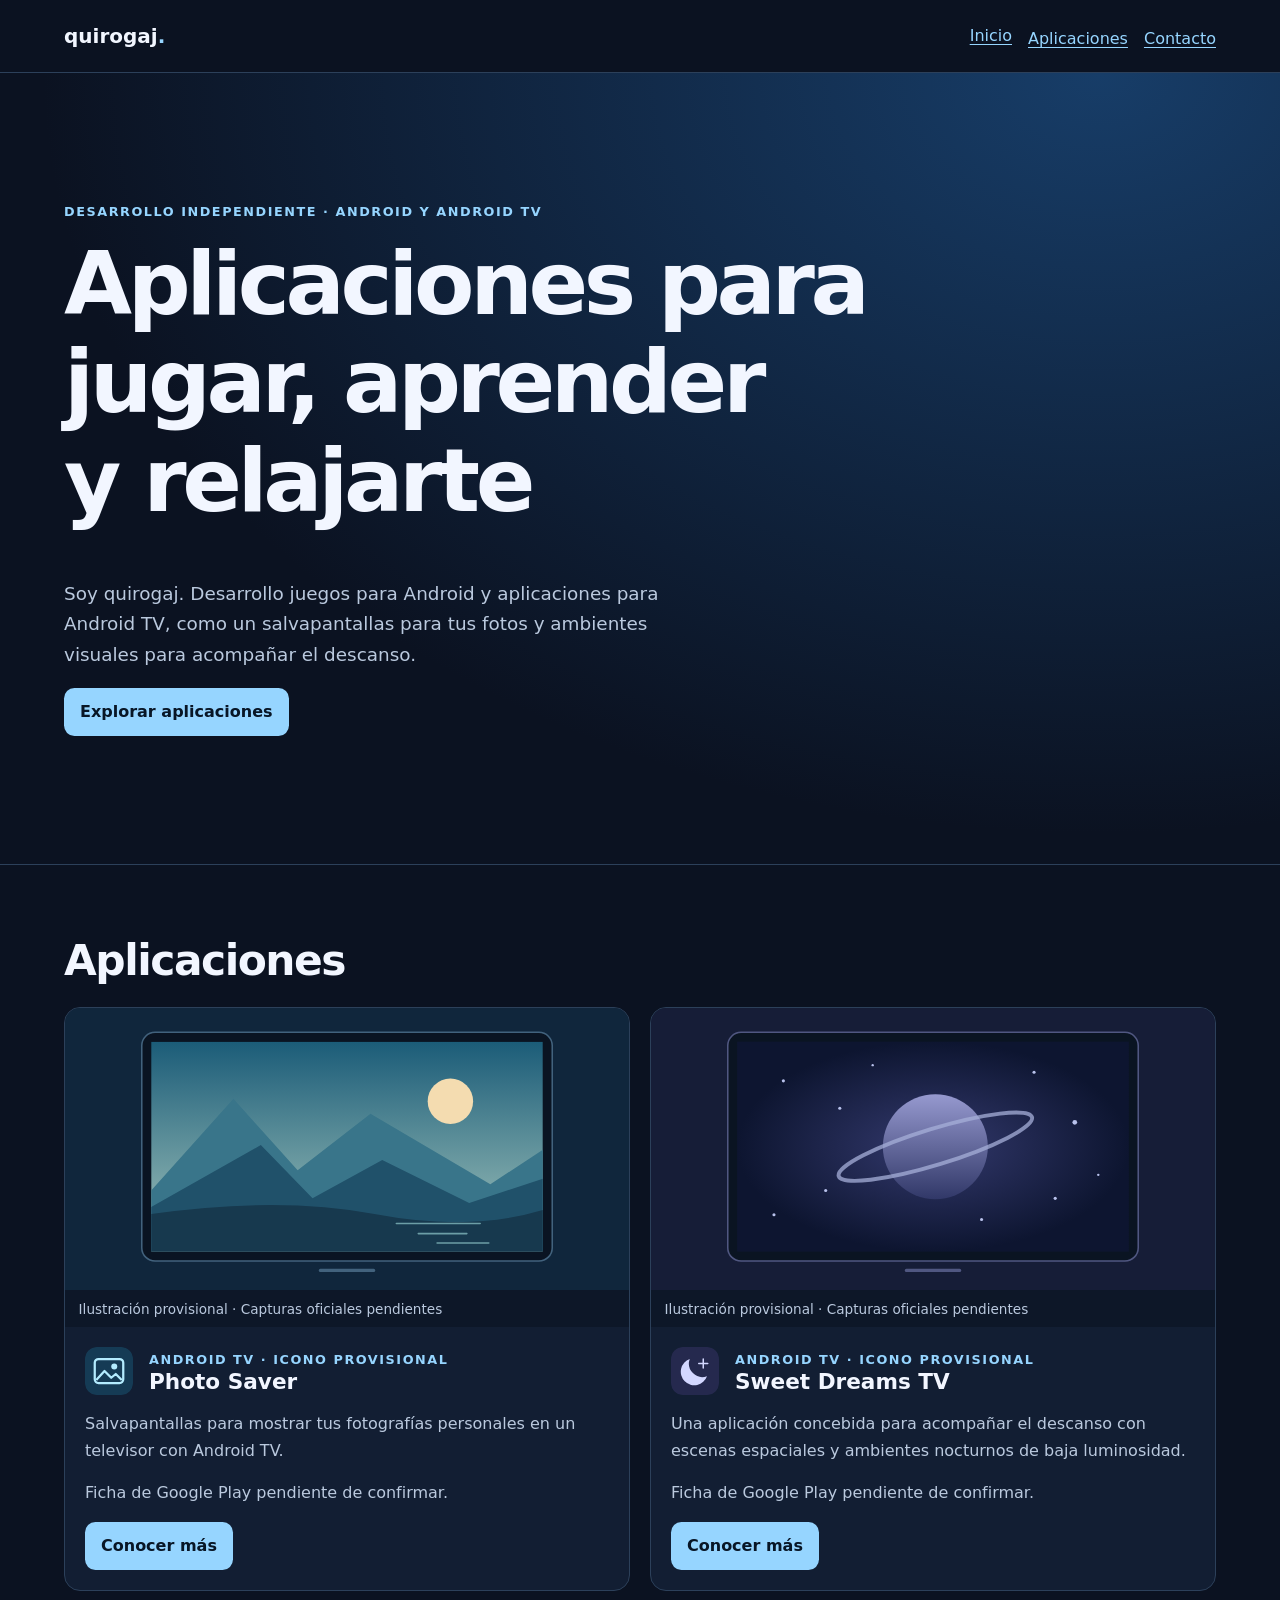
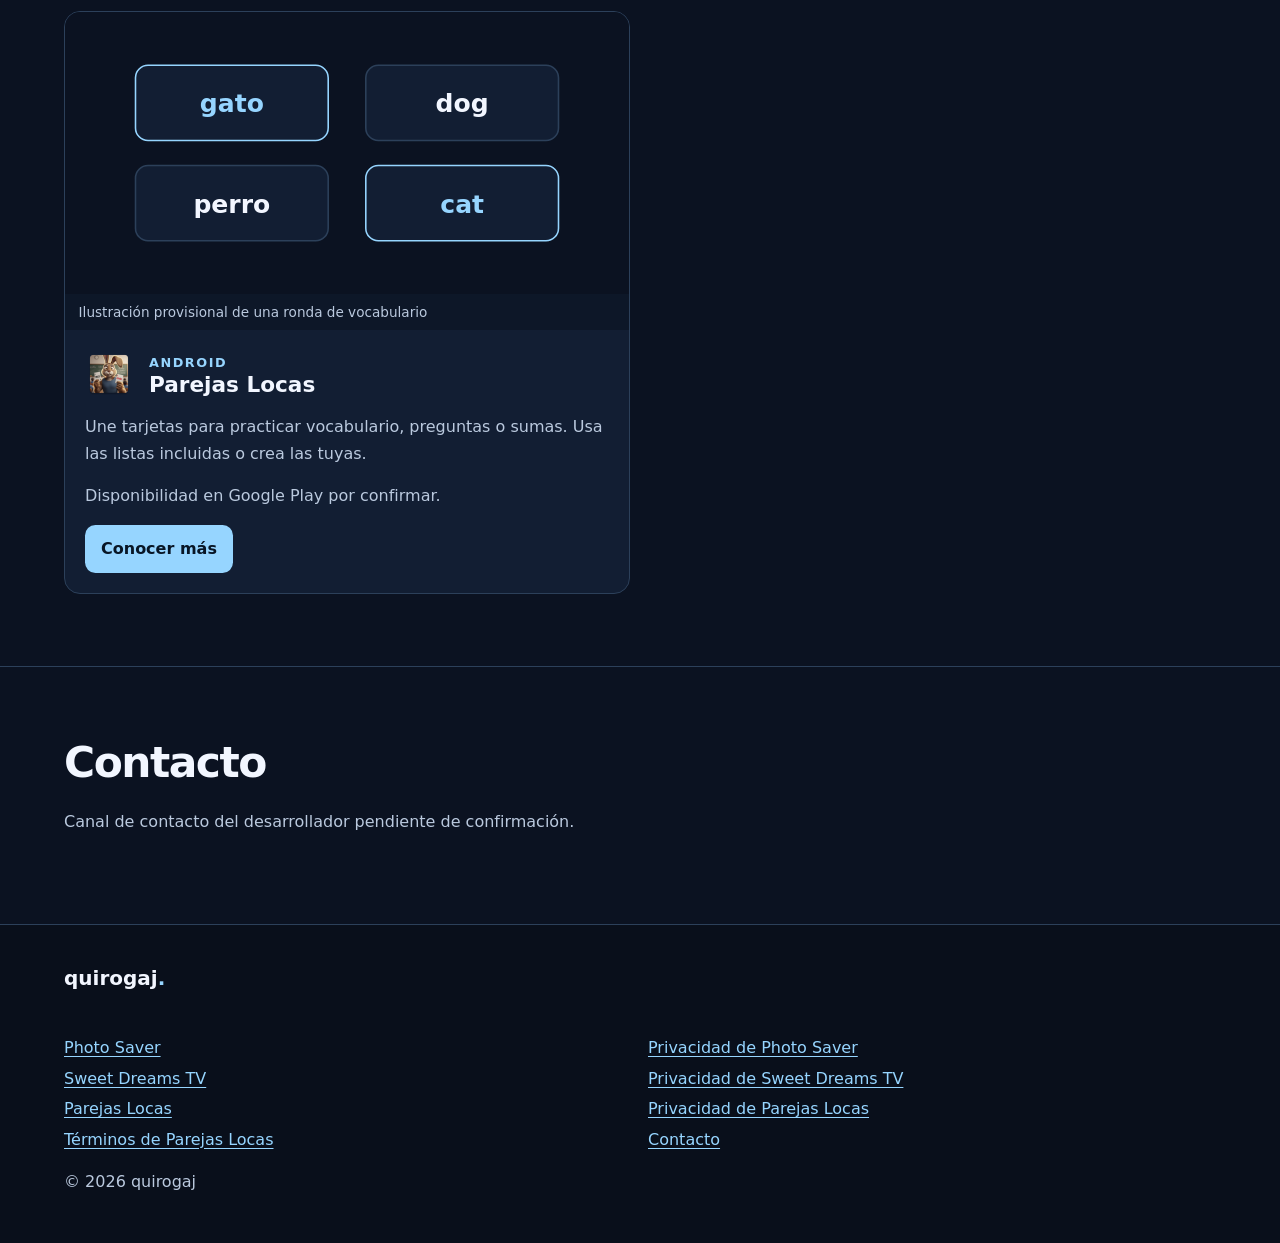
==== index.html @ fd08a294 "Publicar sitio de aplicaciones" ====
<!doctype html>
<html lang="es">
<head>
  <meta charset="utf-8">
  <meta name="viewport" content="width=device-width, initial-scale=1">
  <title>quirogaj · Aplicaciones para Android y Android TV</title>
  <meta name="description" content="Conoce Parejas Locas, Photo Saver y Sweet Dreams TV, aplicaciones para Android y Android TV de quirogaj.">
  <link rel="canonical" href="https://quirogajqa.github.io/">
  <meta property="og:type" content="website">
  <meta property="og:site_name" content="quirogaj">
  <meta property="og:title" content="quirogaj · Aplicaciones para Android y Android TV">
  <meta property="og:description" content="Conoce Parejas Locas, Photo Saver y Sweet Dreams TV, aplicaciones para Android y Android TV de quirogaj.">
  <meta property="og:url" content="https://quirogajqa.github.io/">
  <link rel="icon" type="image/svg+xml" href="./assets/icons/favicon.svg">
  <link rel="stylesheet" href="./css/styles.css">
  <script defer src="./js/main.js"></script>
</head>
<body>
  <a class="skip" href="#contenido">Saltar al contenido</a>
  <header class="site-header">
    <div class="wrap bar">
      <a class="brand" href="./">quirogaj<span aria-hidden="true">.</span></a>
      <nav aria-label="Navegación principal">
        <ul>
          <li><a href="./" aria-current="page">Inicio</a></li>
          <li><a href="./#aplicaciones">Aplicaciones</a></li>
          <li><a href="./#contacto">Contacto</a></li>
        </ul>
      </nav>
    </div>
  </header>
  <main id="contenido" tabindex="-1">
    <section class="hero">
      <div class="wrap">
        <p class="eyebrow">Desarrollo independiente · Android y Android TV</p>
        <h1>Aplicaciones para jugar, aprender y relajarte</h1>
        <p>Soy quirogaj. Desarrollo juegos para Android y aplicaciones para Android TV, como un salvapantallas para tus fotos y ambientes visuales para acompañar el descanso.</p>
        <a class="button" href="#aplicaciones">Explorar aplicaciones</a>
      </div>
    </section>
    <section class="wrap section" id="aplicaciones">
      <h2>Aplicaciones</h2>
      <div class="grid">
        <article class="card">
          <figure>
            <img src="assets/images/photo-saver.svg" width="720" height="360" loading="lazy" decoding="async" alt="Un paisaje de montaña ilustrado dentro de un televisor.">
            <figcaption>Ilustración provisional · Capturas oficiales pendientes</figcaption>
          </figure>
          <div class="card-body">
            <div class="card-title">
              <img class="app-icon" src="assets/icons/photo-saver.svg" alt="" width="48" height="48">
              <div>
                <p class="tag">Android TV · Icono provisional</p>
                <h3>Photo Saver</h3>
              </div>
            </div>
            <p>Salvapantallas para mostrar tus fotografías personales en un televisor con Android TV.</p>
            <p>Ficha de Google Play pendiente de confirmar.</p>
            <div class="actions"><a class="button" href="photo-saver/" aria-label="Conocer más sobre Photo Saver">Conocer más</a></div>
          </div>
        </article>
        <article class="card">
          <figure>
            <img src="assets/images/sweet-dreams-tv.svg" width="720" height="360" loading="lazy" decoding="async" alt="Un planeta con anillos sobre un cielo estrellado, ilustrado dentro de un televisor.">
            <figcaption>Ilustración provisional · Capturas oficiales pendientes</figcaption>
          </figure>
          <div class="card-body">
            <div class="card-title">
              <img class="app-icon" src="assets/icons/sweet-dreams-tv.svg" alt="" width="48" height="48">
              <div>
                <p class="tag">Android TV · Icono provisional</p>
                <h3>Sweet Dreams TV</h3>
              </div>
            </div>
            <p>Una aplicación concebida para acompañar el descanso con escenas espaciales y ambientes nocturnos de baja luminosidad.</p>
            <p>Ficha de Google Play pendiente de confirmar.</p>
            <div class="actions"><a class="button" href="sweet-dreams-tv/" aria-label="Conocer más sobre Sweet Dreams TV">Conocer más</a></div>
          </div>
        </article>
        <article class="card">
          <figure>
            <img src="assets/images/parejas-locas-ronda.svg" width="720" height="360" loading="lazy" decoding="async" alt="Dos columnas de tarjetas. Gato y cat aparecen resaltadas como pareja.">
            <figcaption>Ilustración provisional de una ronda de vocabulario</figcaption>
          </figure>
          <div class="card-body">
            <div class="card-title">
              <img class="app-icon" src="assets/icons/parejas-locas.webp" alt="" width="48" height="48">
              <div>
                <p class="tag">Android</p>
                <h3>Parejas Locas</h3>
              </div>
            </div>
            <p>Une tarjetas para practicar vocabulario, preguntas o sumas. Usa las listas incluidas o crea las tuyas.</p>
            <p>Disponibilidad en Google Play por confirmar.</p>
            <div class="actions"><a class="button" href="parejas-locas/" aria-label="Conocer más sobre Parejas Locas">Conocer más</a></div>
          </div>
        </article>
      </div>
    </section>
    <section class="contact section" id="contacto">
      <div class="wrap">
        <h2>Contacto</h2>
        <p>Canal de contacto del desarrollador pendiente de confirmación.</p>
      </div>
    </section>
  </main>
  <footer class="site-footer">
    <div class="wrap">
      <p class="brand">quirogaj<span aria-hidden="true">.</span></p>
      <ul class="footer-links">
        <li><a href="./photo-saver/">Photo Saver</a></li>
        <li><a href="./photo-saver/privacidad/">Privacidad de Photo Saver</a></li>
        <li><a href="./sweet-dreams-tv/">Sweet Dreams TV</a></li>
        <li><a href="./sweet-dreams-tv/privacidad/">Privacidad de Sweet Dreams TV</a></li>
        <li><a href="./parejas-locas/">Parejas Locas</a></li>
        <li><a href="./parejas-locas/privacidad/">Privacidad de Parejas Locas</a></li>
        <li><a href="./parejas-locas/terminos/">Términos de Parejas Locas</a></li>
        <li><a href="./#contacto">Contacto</a></li>
      </ul>
      <p>© <span data-year>2026</span> quirogaj</p>
    </div>
  </footer>
</body>
</html>
---- css/styles.css ----
:root {
  color-scheme: dark;
  --bg: #0b1221;
  --panel: #121e33;
  --border: #2c405a;
  --text: #f2f6ff;
  --muted: #bac9de;
  --accent: #96d5ff;
  font: 100%/1.65 system-ui, sans-serif;
}
*, *::before, *::after { box-sizing: border-box; }
body { margin: 0; background: var(--bg); color: var(--text); }
a { color: var(--accent); text-underline-offset: .2em; }
a:hover { color: white; }
:focus-visible { outline: 3px solid #ffdd8a; outline-offset: 5px; }
img { display: block; max-width: 100%; height: auto; }
h1, h2, h3 { line-height: 1.12; text-wrap: balance; margin: 0 0 .55em; }
h1 { font-size: clamp(2.55rem, 7vw, 5.5rem); letter-spacing: -.05em; }
h2 { font-size: clamp(1.65rem, 4vw, 2.65rem); letter-spacing: -.035em; }
h3 { font-size: 1.35rem; }
p { margin: 0 0 1em; color: var(--muted); }
li + li { margin-top: .4rem; }
.wrap { width: min(72rem, calc(100% - 2.5rem)); margin-inline: auto; }
.skip { position: absolute; inset: 1rem auto auto 1rem; z-index: 2; background: var(--bg); padding: .6rem; }
.skip:not(:focus) { clip-path: inset(50%); }
.site-header { border-bottom: 1px solid var(--border); }
.bar, nav ul, .actions, .card-title { display: flex; align-items: center; gap: 1rem; flex-wrap: wrap; }
.bar { justify-content: space-between; min-height: 4.5rem; padding-block: .65rem; }
nav ul { list-style: none; padding: 0; margin: 0; }
nav a, .brand { display: inline-block; padding-block: .3rem; }
.brand { color: var(--text); font-size: 1.25rem; font-weight: 800; text-decoration: none; }
.brand span { color: var(--accent); }
.hero { padding-block: clamp(3.5rem, 11vw, 8rem); background: radial-gradient(ellipse at 86% 0%, #173d68, transparent 68%); border-bottom: 1px solid var(--border); }
.hero h1 { max-width: 15ch; }
.hero p:not(.eyebrow) { max-width: 52ch; font-size: 1.15rem; }
.eyebrow, .tag { color: var(--accent); font-size: .8rem; font-weight: 750; letter-spacing: .12em; text-transform: uppercase; }
.button { display: inline-block; background: var(--accent); color: #081626; border-radius: .65rem; padding: .65rem 1rem; font-weight: 750; text-decoration: none; transition: background-color .18s ease; }
.button:hover { background: white; color: #081626; }
.section { padding-block: clamp(2.5rem, 6vw, 4.5rem); }
.grid { display: grid; grid-template-columns: repeat(2, minmax(0, 1fr)); gap: 1.25rem; }
.card, .notice { background: var(--panel); border: 1px solid var(--border); border-radius: 1rem; }
.card { overflow: hidden; display: flex; flex-direction: column; }
figure { margin: 0; }
figure img { width: 100%; }
figcaption { padding: .45rem .85rem; background: #0d1728; color: var(--muted); font-size: .85rem; }
.card-body { display: flex; flex-direction: column; flex: 1; padding: 1.25rem; }
.card-body .actions { margin-top: auto; }
.card-title { margin-bottom: 1rem; }
.card-title h3, .card-title p { margin: 0; }
.app-icon { width: 3rem; height: 3rem; border-radius: .75rem; flex: none; }
.contact { border-top: 1px solid var(--border); }
.site-footer { border-top: 1px solid var(--border); padding-block: 2rem; background: #090f1b; }
.footer-links { display: grid; gap: .25rem 1rem; grid-template-columns: repeat(2, minmax(0, 1fr)); padding: 0; list-style: none; }
.footer-links li { margin: 0; }
.detail, .prose { max-width: 49rem; }
.detail > section, .prose > section { margin-top: 2.5rem; }
.detail figure { overflow: hidden; border-radius: .9rem; border: 1px solid var(--border); }
.notice { padding: 1rem 1.25rem; }
.notice p:last-child { margin-bottom: 0; }
.prose h1 { font-size: clamp(2.3rem, 6vw, 4rem); }
.prose h2 { font-size: 1.35rem; }
@media (max-width: 40rem) {
  .grid, .footer-links { grid-template-columns: 1fr; }
  .bar { gap: .2rem 1rem; }
}
@media (prefers-reduced-motion: reduce) {
  *, *::before, *::after { transition: none !important; }
}
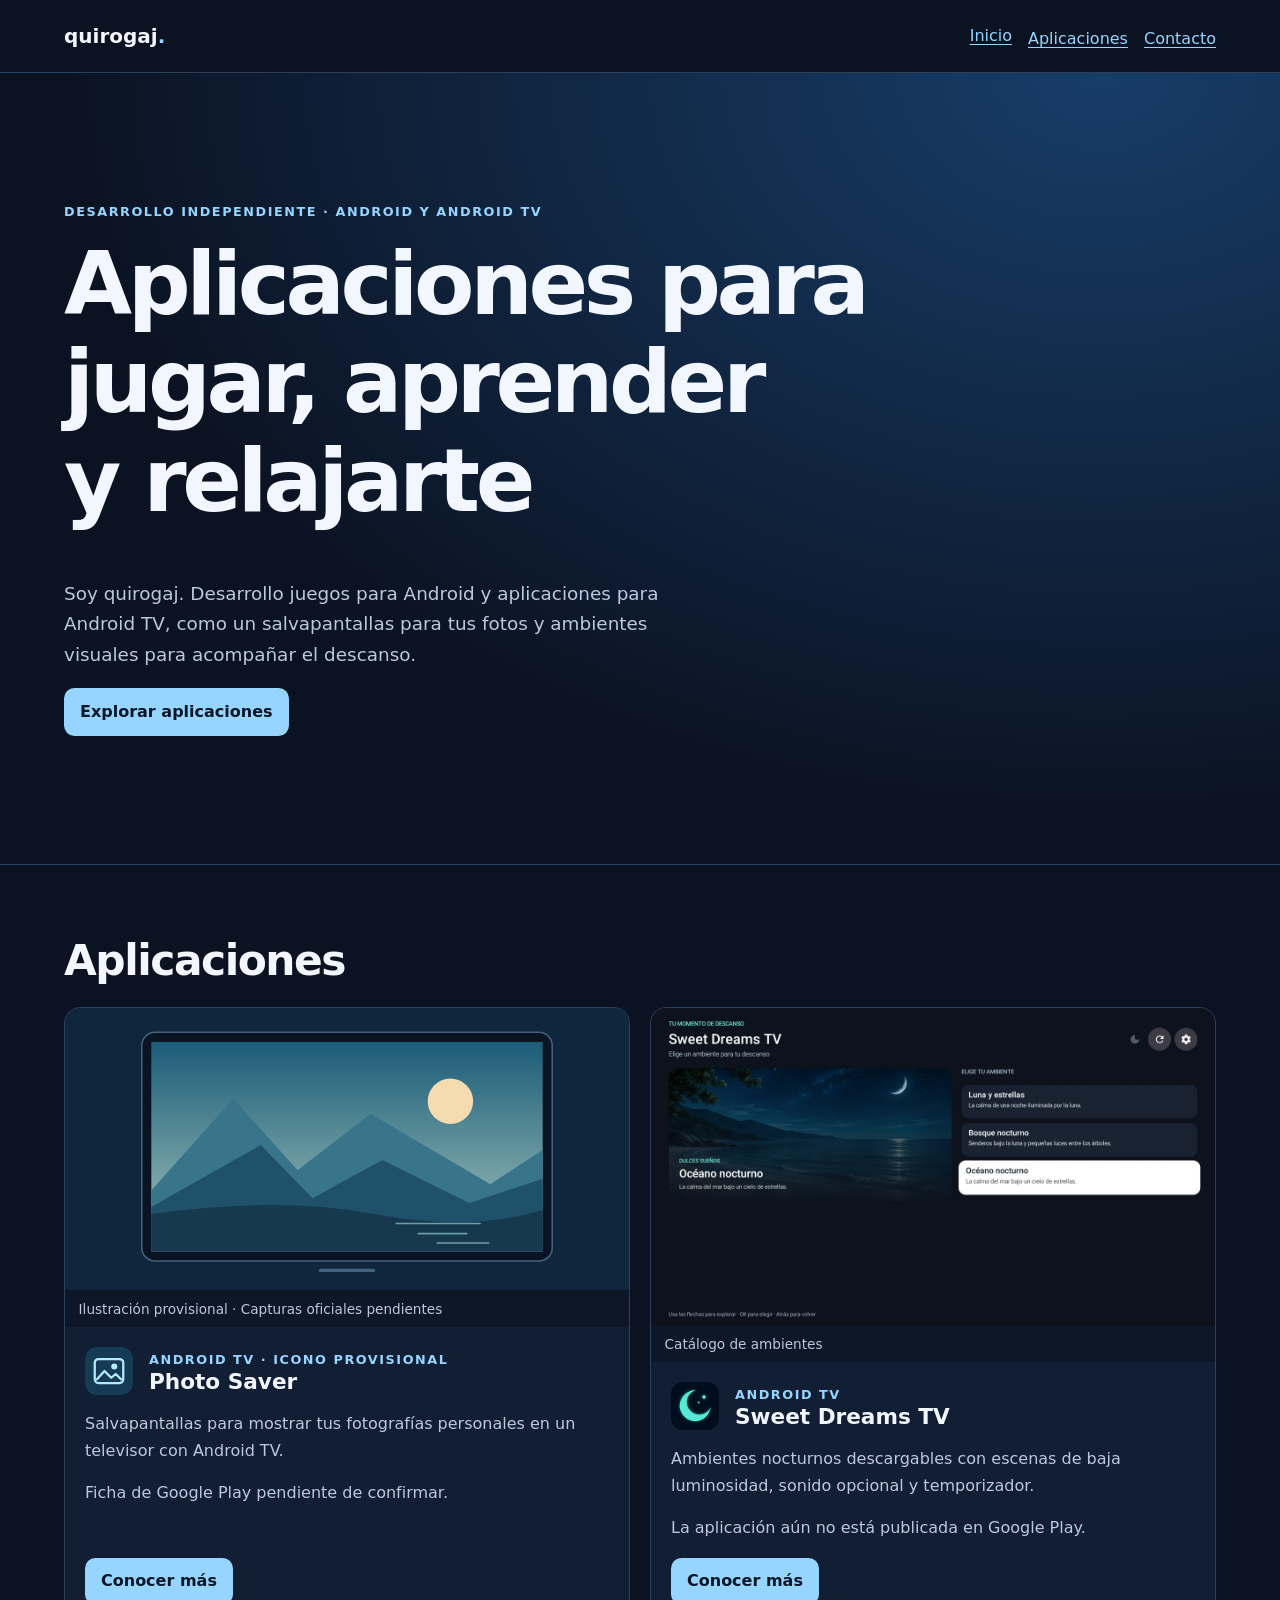
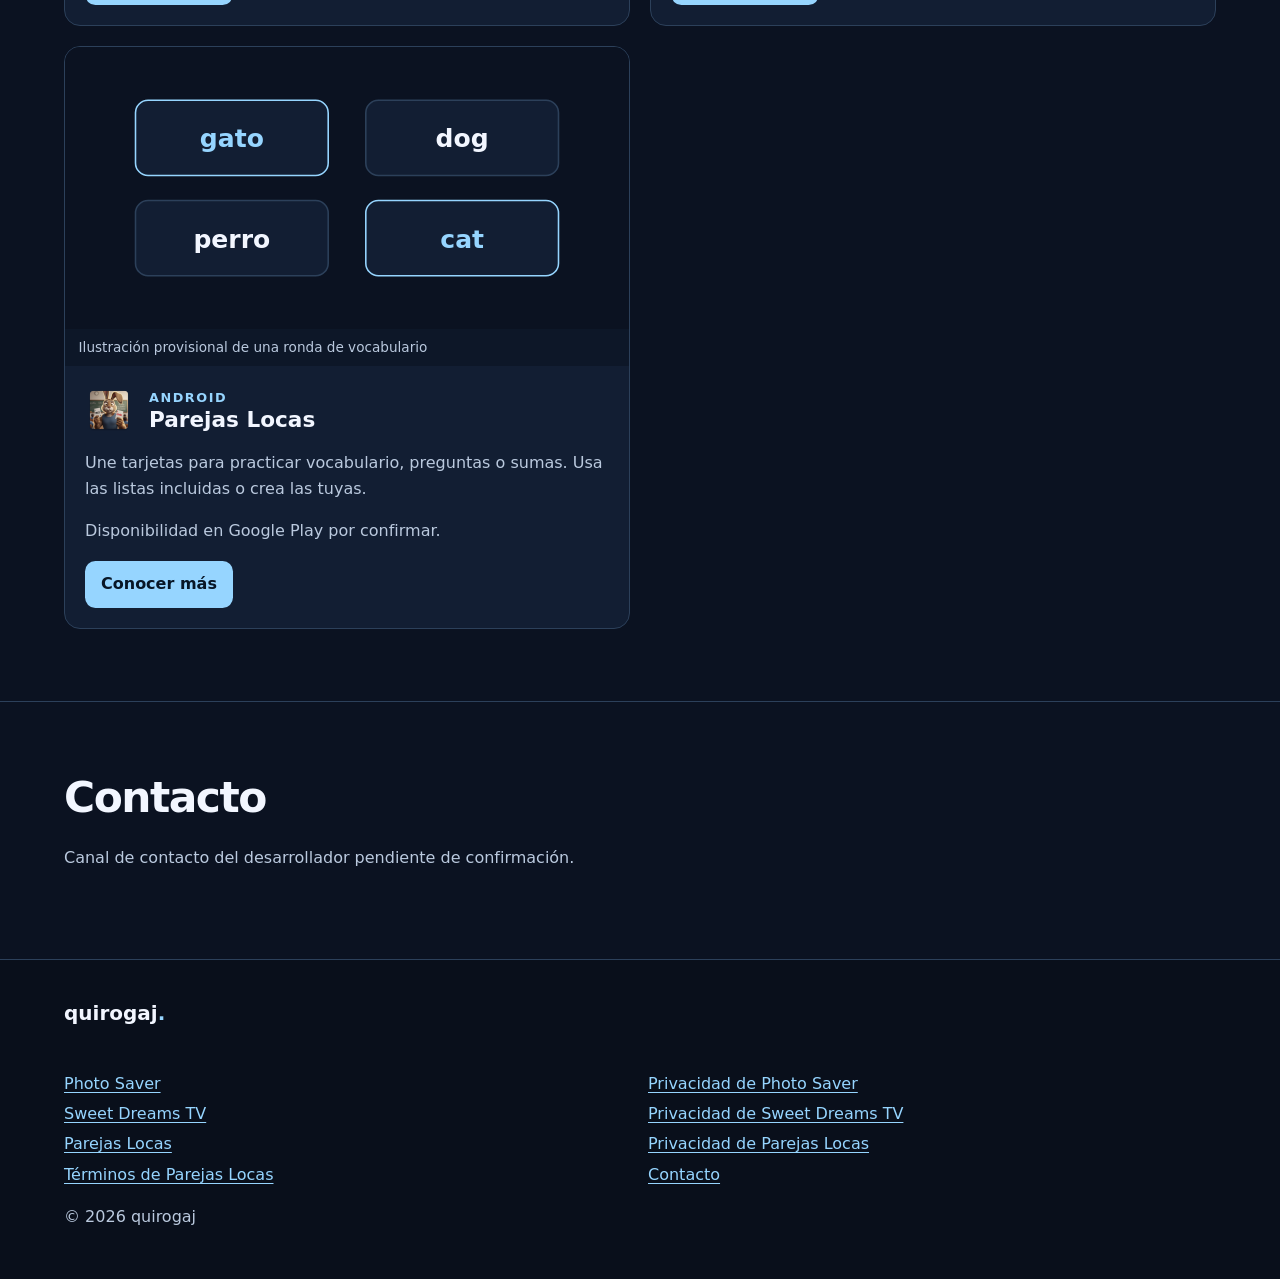
==== commit 7f40e08e: "Actualizar ficha y páginas legales de Sweet Dreams TV" ====
--- a/index.html
+++ b/index.html
@@ -61,19 +61,19 @@
         </article>
         <article class="card">
           <figure>
-            <img src="assets/images/sweet-dreams-tv.svg" width="720" height="360" loading="lazy" decoding="async" alt="Un planeta con anillos sobre un cielo estrellado, ilustrado dentro de un televisor.">
-            <figcaption>Ilustración provisional · Capturas oficiales pendientes</figcaption>
+            <img src="assets/images/sweet-dreams-tv-pantalla-principal.webp" width="1280" height="720" loading="lazy" decoding="async" alt="Menú principal con tarjetas para elegir un ambiente.">
+            <figcaption>Catálogo de ambientes</figcaption>
           </figure>
           <div class="card-body">
             <div class="card-title">
-              <img class="app-icon" src="assets/icons/sweet-dreams-tv.svg" alt="" width="48" height="48">
+              <img class="app-icon" src="assets/icons/sweet-dreams-tv-app.webp" alt="" width="48" height="48">
               <div>
-                <p class="tag">Android TV · Icono provisional</p>
+                <p class="tag">Android TV</p>
                 <h3>Sweet Dreams TV</h3>
               </div>
             </div>
-            <p>Una aplicación concebida para acompañar el descanso con escenas espaciales y ambientes nocturnos de baja luminosidad.</p>
-            <p>Ficha de Google Play pendiente de confirmar.</p>
+            <p>Ambientes nocturnos descargables con escenas de baja luminosidad, sonido opcional y temporizador.</p>
+            <p>La aplicación aún no está publicada en Google Play.</p>
             <div class="actions"><a class="button" href="sweet-dreams-tv/" aria-label="Conocer más sobre Sweet Dreams TV">Conocer más</a></div>
           </div>
         </article>
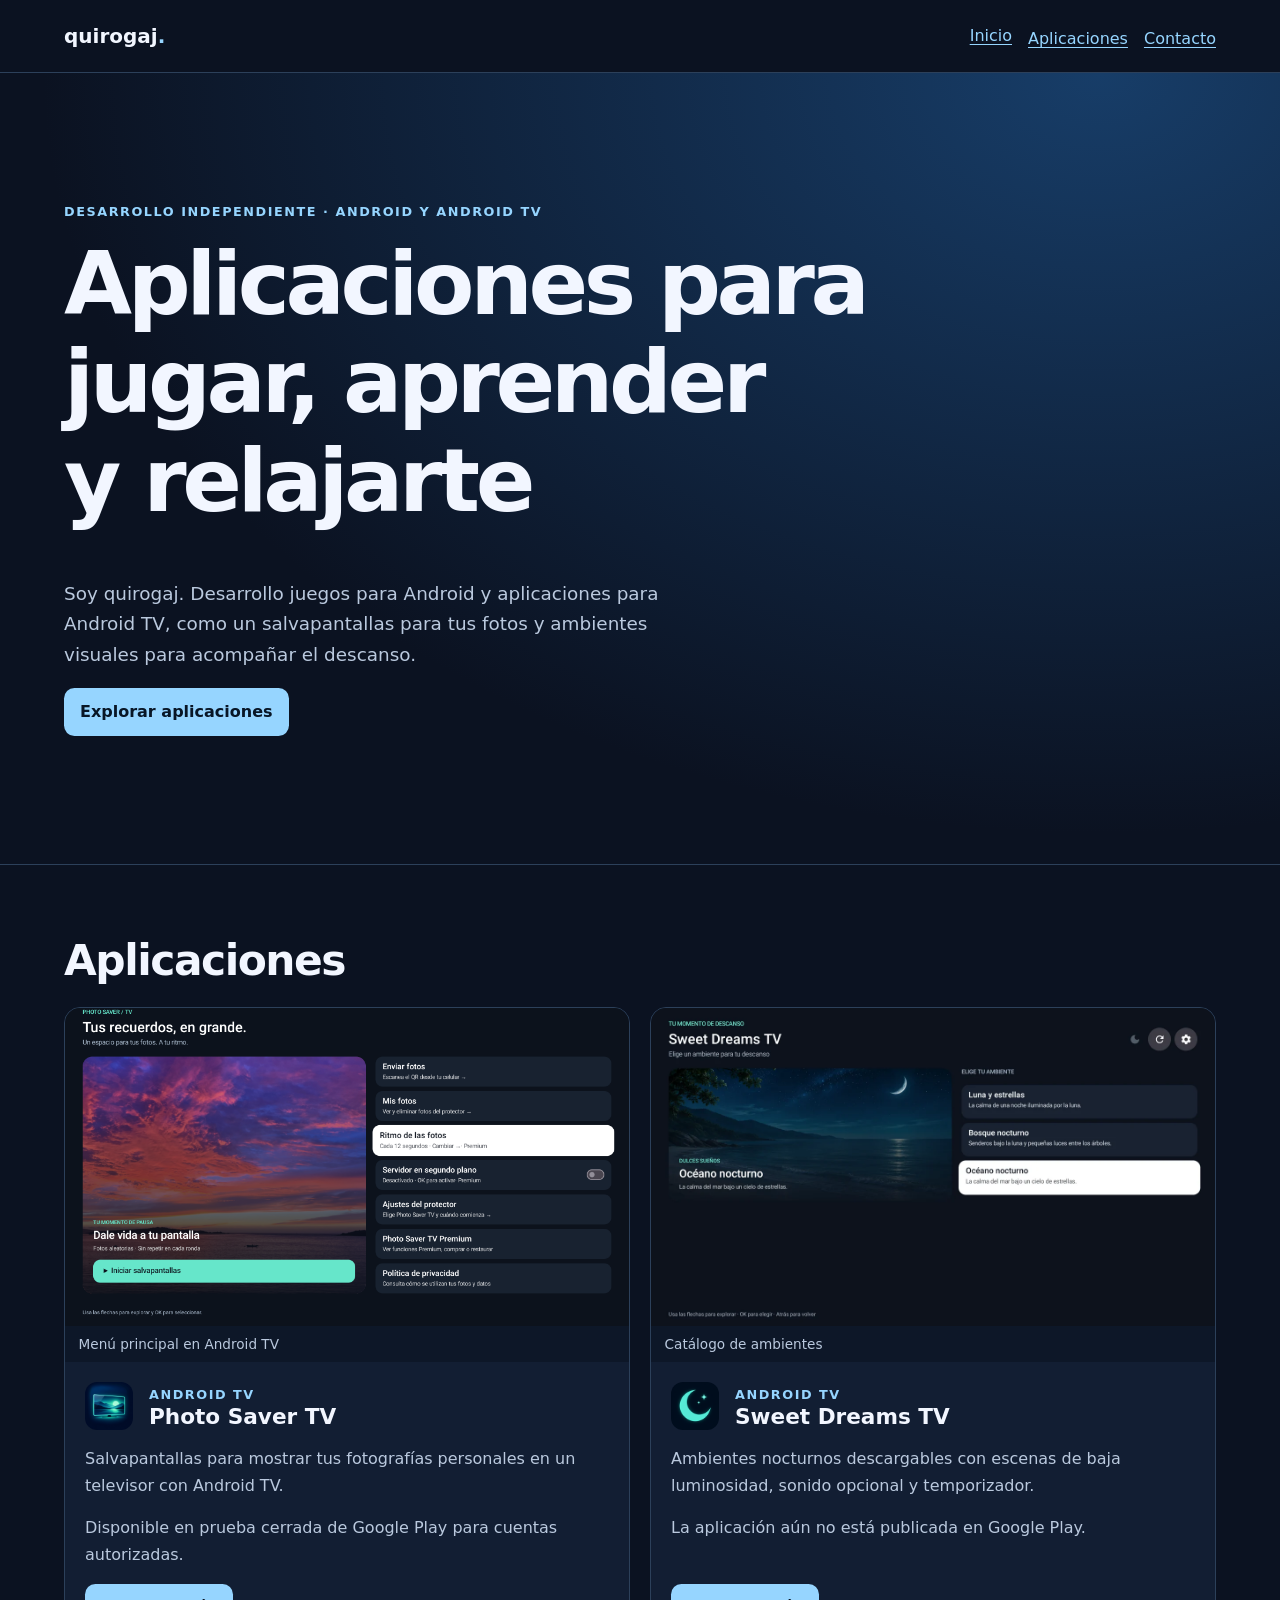
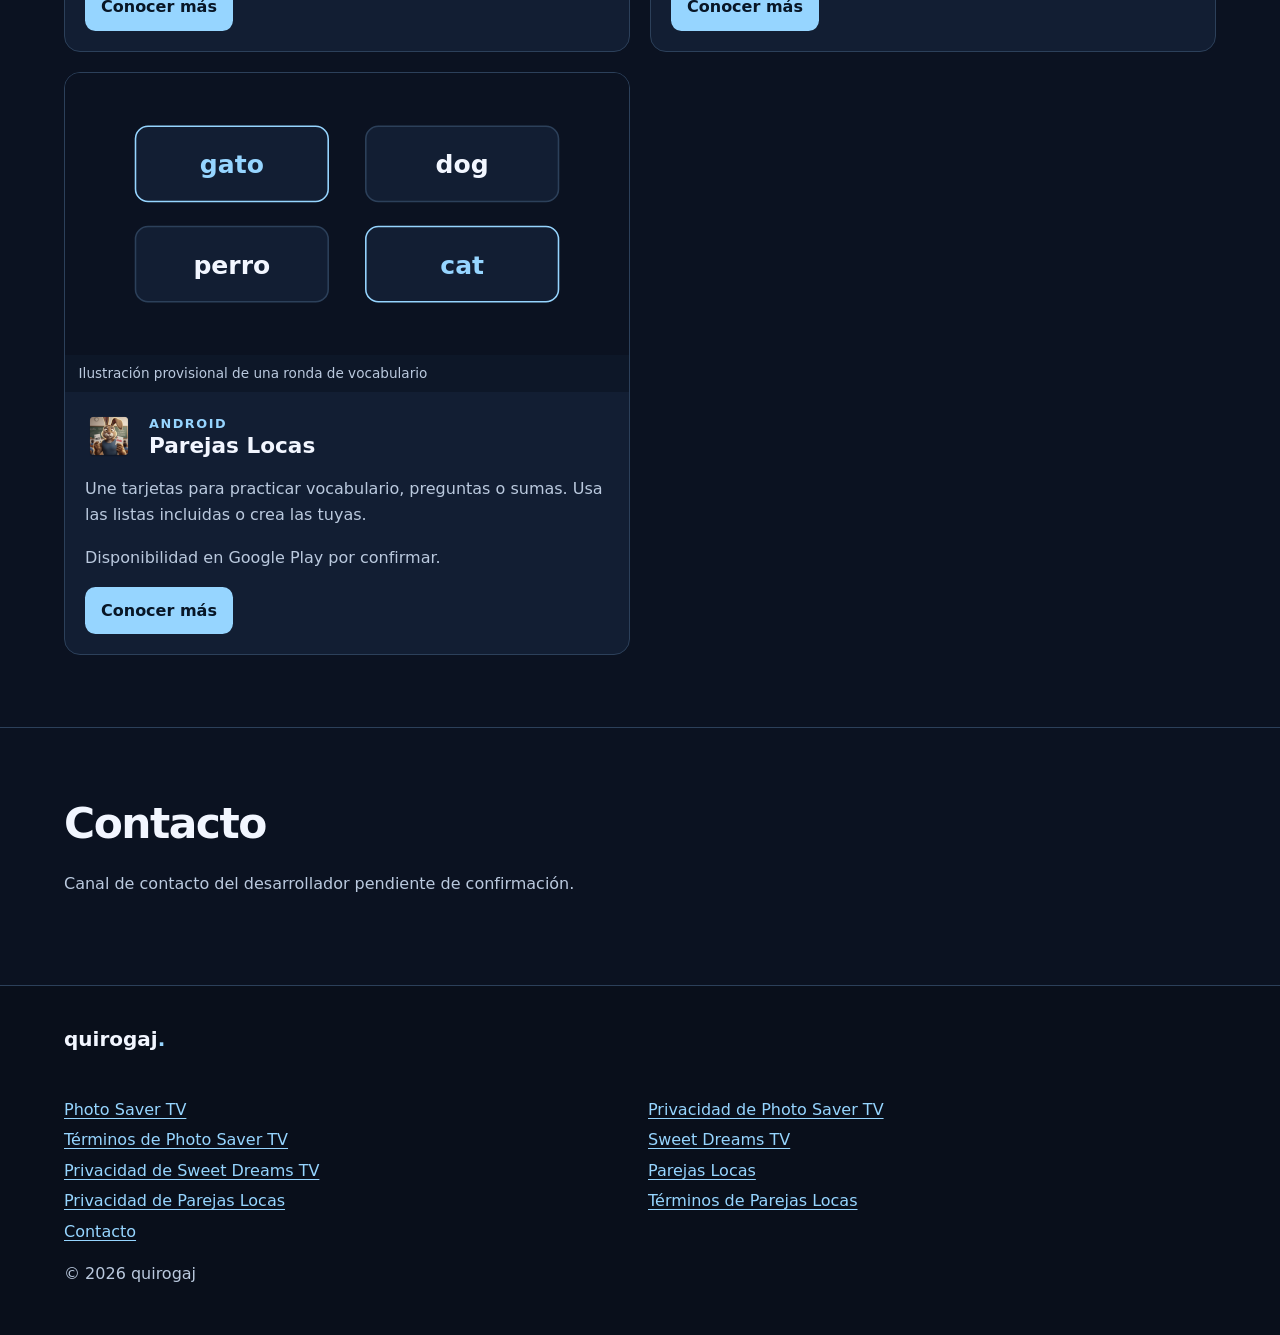
==== commit 9bf51302: "Actualizar ficha y páginas legales de Photo Saver TV" ====
--- a/index.html
+++ b/index.html
@@ -4,12 +4,12 @@
   <meta charset="utf-8">
   <meta name="viewport" content="width=device-width, initial-scale=1">
   <title>quirogaj · Aplicaciones para Android y Android TV</title>
-  <meta name="description" content="Conoce Parejas Locas, Photo Saver y Sweet Dreams TV, aplicaciones para Android y Android TV de quirogaj.">
+  <meta name="description" content="Conoce Parejas Locas, Photo Saver TV y Sweet Dreams TV, aplicaciones para Android y Android TV de quirogaj.">
   <link rel="canonical" href="https://quirogajqa.github.io/">
   <meta property="og:type" content="website">
   <meta property="og:site_name" content="quirogaj">
   <meta property="og:title" content="quirogaj · Aplicaciones para Android y Android TV">
-  <meta property="og:description" content="Conoce Parejas Locas, Photo Saver y Sweet Dreams TV, aplicaciones para Android y Android TV de quirogaj.">
+  <meta property="og:description" content="Conoce Parejas Locas, Photo Saver TV y Sweet Dreams TV, aplicaciones para Android y Android TV de quirogaj.">
   <meta property="og:url" content="https://quirogajqa.github.io/">
   <link rel="icon" type="image/svg+xml" href="./assets/icons/favicon.svg">
   <link rel="stylesheet" href="./css/styles.css">
@@ -43,20 +43,20 @@
       <div class="grid">
         <article class="card">
           <figure>
-            <img src="assets/images/photo-saver.svg" width="720" height="360" loading="lazy" decoding="async" alt="Un paisaje de montaña ilustrado dentro de un televisor.">
-            <figcaption>Ilustración provisional · Capturas oficiales pendientes</figcaption>
+            <img src="assets/images/photo-saver-inicio.png" width="1920" height="1080" loading="lazy" decoding="async" alt="Menú principal de Photo Saver TV.">
+            <figcaption>Menú principal en Android TV</figcaption>
           </figure>
           <div class="card-body">
             <div class="card-title">
-              <img class="app-icon" src="assets/icons/photo-saver.svg" alt="" width="48" height="48">
+              <img class="app-icon" src="assets/icons/photo-saver-app.png" alt="" width="48" height="48">
               <div>
-                <p class="tag">Android TV · Icono provisional</p>
-                <h3>Photo Saver</h3>
+                <p class="tag">Android TV</p>
+                <h3>Photo Saver TV</h3>
               </div>
             </div>
             <p>Salvapantallas para mostrar tus fotografías personales en un televisor con Android TV.</p>
-            <p>Ficha de Google Play pendiente de confirmar.</p>
-            <div class="actions"><a class="button" href="photo-saver/" aria-label="Conocer más sobre Photo Saver">Conocer más</a></div>
+            <p>Disponible en prueba cerrada de Google Play para cuentas autorizadas.</p>
+            <div class="actions"><a class="button" href="photo-saver/" aria-label="Conocer más sobre Photo Saver TV">Conocer más</a></div>
           </div>
         </article>
         <article class="card">
@@ -108,8 +108,9 @@
     <div class="wrap">
       <p class="brand">quirogaj<span aria-hidden="true">.</span></p>
       <ul class="footer-links">
-        <li><a href="./photo-saver/">Photo Saver</a></li>
-        <li><a href="./photo-saver/privacidad/">Privacidad de Photo Saver</a></li>
+        <li><a href="./photo-saver/">Photo Saver TV</a></li>
+        <li><a href="./photo-saver/privacidad/">Privacidad de Photo Saver TV</a></li>
+        <li><a href="./photo-saver/terminos/">Términos de Photo Saver TV</a></li>
         <li><a href="./sweet-dreams-tv/">Sweet Dreams TV</a></li>
         <li><a href="./sweet-dreams-tv/privacidad/">Privacidad de Sweet Dreams TV</a></li>
         <li><a href="./parejas-locas/">Parejas Locas</a></li>
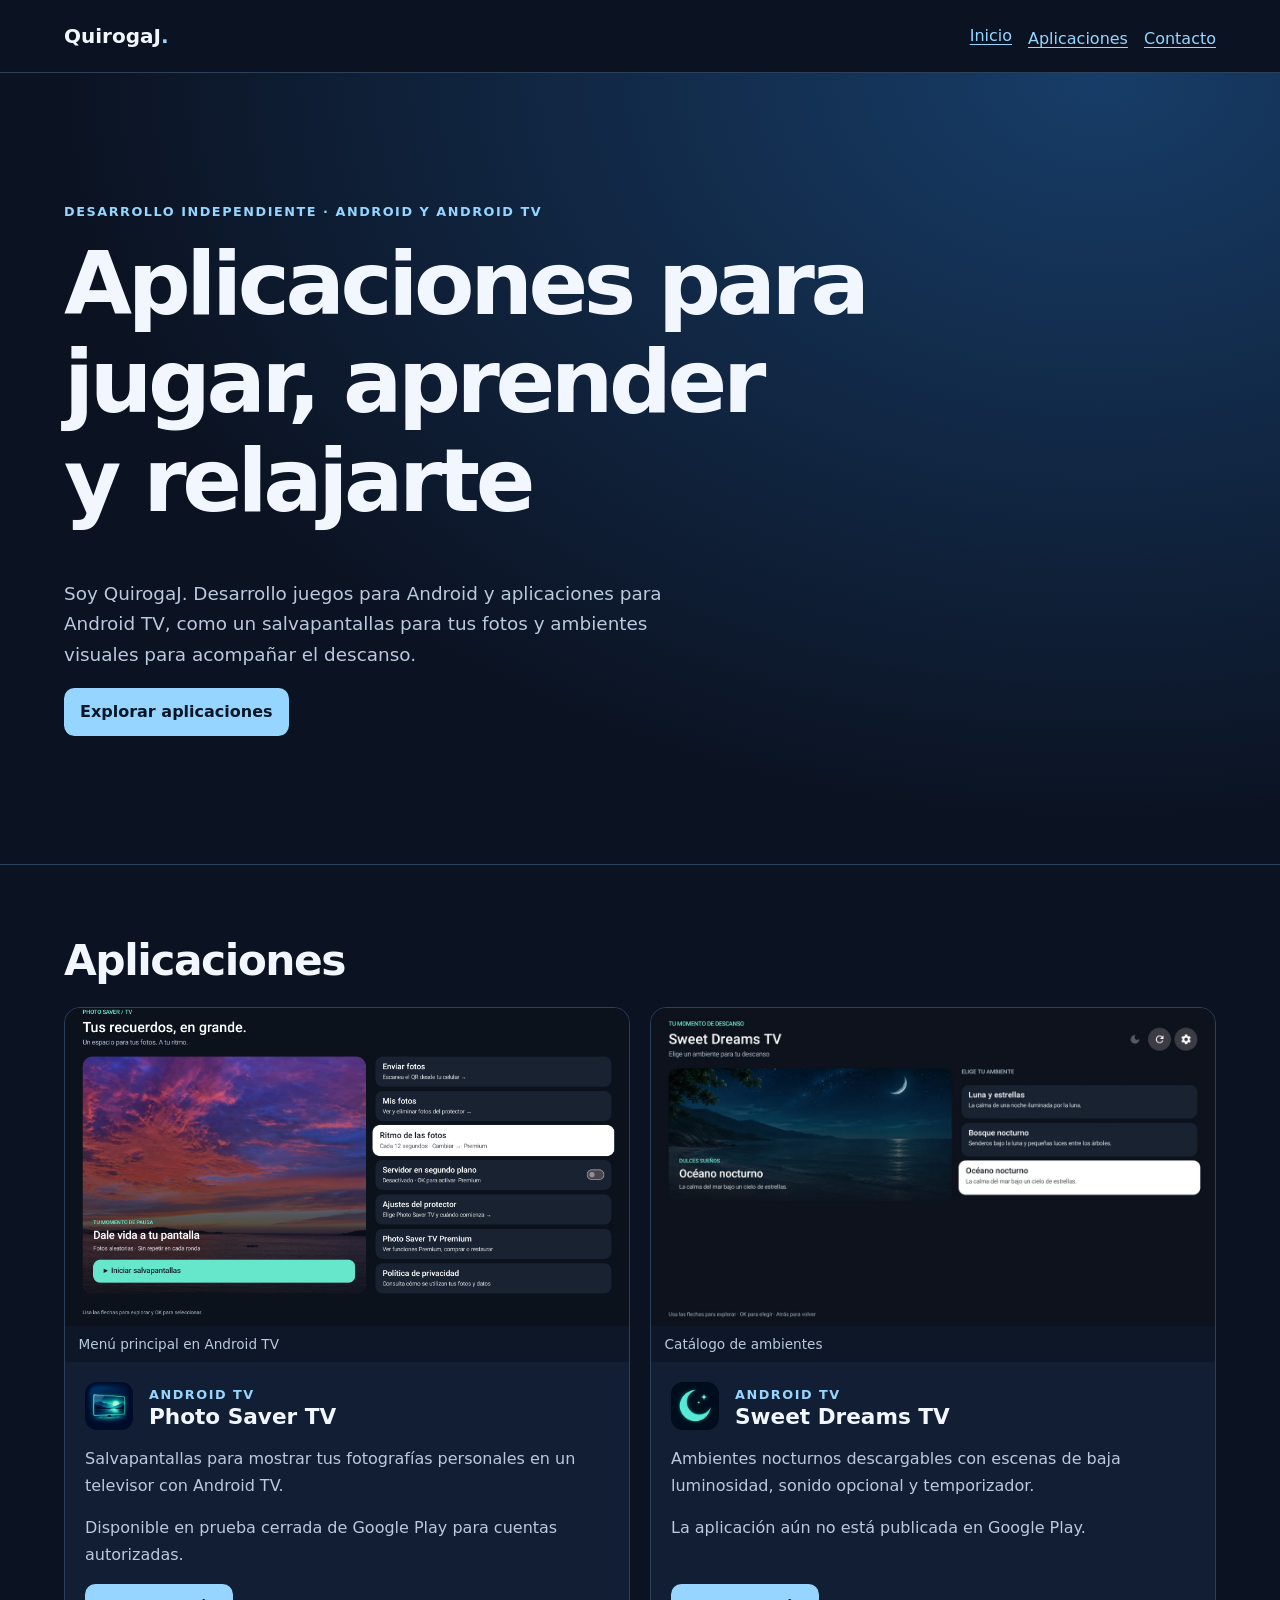
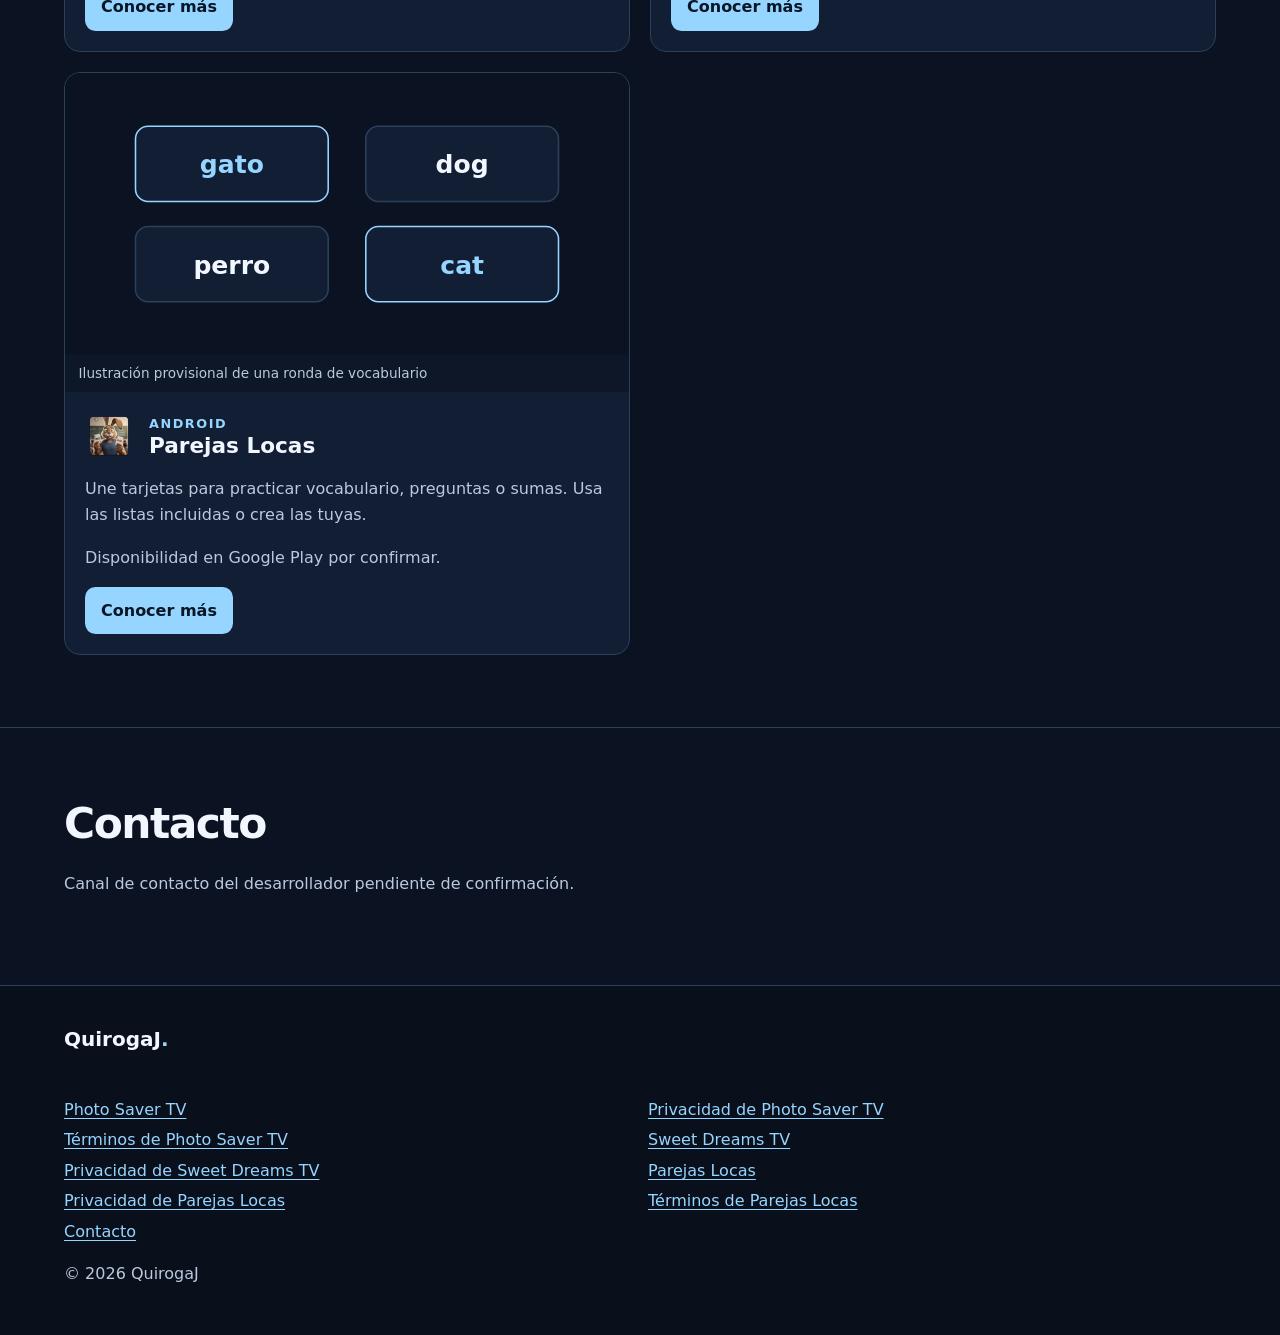
==== commit e5905e2f: "Mostrar QuirogaJ como nombre del desarrollador" ====
--- a/index.html
+++ b/index.html
@@ -3,13 +3,13 @@
 <head>
   <meta charset="utf-8">
   <meta name="viewport" content="width=device-width, initial-scale=1">
-  <title>quirogaj · Aplicaciones para Android y Android TV</title>
-  <meta name="description" content="Conoce Parejas Locas, Photo Saver TV y Sweet Dreams TV, aplicaciones para Android y Android TV de quirogaj.">
+  <title>QuirogaJ · Aplicaciones para Android y Android TV</title>
+  <meta name="description" content="Conoce Parejas Locas, Photo Saver TV y Sweet Dreams TV, aplicaciones para Android y Android TV de QuirogaJ.">
   <link rel="canonical" href="https://quirogajqa.github.io/">
   <meta property="og:type" content="website">
-  <meta property="og:site_name" content="quirogaj">
-  <meta property="og:title" content="quirogaj · Aplicaciones para Android y Android TV">
-  <meta property="og:description" content="Conoce Parejas Locas, Photo Saver TV y Sweet Dreams TV, aplicaciones para Android y Android TV de quirogaj.">
+  <meta property="og:site_name" content="QuirogaJ">
+  <meta property="og:title" content="QuirogaJ · Aplicaciones para Android y Android TV">
+  <meta property="og:description" content="Conoce Parejas Locas, Photo Saver TV y Sweet Dreams TV, aplicaciones para Android y Android TV de QuirogaJ.">
   <meta property="og:url" content="https://quirogajqa.github.io/">
   <link rel="icon" type="image/svg+xml" href="./assets/icons/favicon.svg">
   <link rel="stylesheet" href="./css/styles.css">
@@ -19,7 +19,7 @@
   <a class="skip" href="#contenido">Saltar al contenido</a>
   <header class="site-header">
     <div class="wrap bar">
-      <a class="brand" href="./">quirogaj<span aria-hidden="true">.</span></a>
+      <a class="brand" href="./">QuirogaJ<span aria-hidden="true">.</span></a>
       <nav aria-label="Navegación principal">
         <ul>
           <li><a href="./" aria-current="page">Inicio</a></li>
@@ -34,7 +34,7 @@
       <div class="wrap">
         <p class="eyebrow">Desarrollo independiente · Android y Android TV</p>
         <h1>Aplicaciones para jugar, aprender y relajarte</h1>
-        <p>Soy quirogaj. Desarrollo juegos para Android y aplicaciones para Android TV, como un salvapantallas para tus fotos y ambientes visuales para acompañar el descanso.</p>
+        <p>Soy QuirogaJ. Desarrollo juegos para Android y aplicaciones para Android TV, como un salvapantallas para tus fotos y ambientes visuales para acompañar el descanso.</p>
         <a class="button" href="#aplicaciones">Explorar aplicaciones</a>
       </div>
     </section>
@@ -106,7 +106,7 @@
   </main>
   <footer class="site-footer">
     <div class="wrap">
-      <p class="brand">quirogaj<span aria-hidden="true">.</span></p>
+      <p class="brand">QuirogaJ<span aria-hidden="true">.</span></p>
       <ul class="footer-links">
         <li><a href="./photo-saver/">Photo Saver TV</a></li>
         <li><a href="./photo-saver/privacidad/">Privacidad de Photo Saver TV</a></li>
@@ -118,7 +118,7 @@
         <li><a href="./parejas-locas/terminos/">Términos de Parejas Locas</a></li>
         <li><a href="./#contacto">Contacto</a></li>
       </ul>
-      <p>© <span data-year>2026</span> quirogaj</p>
+      <p>© <span data-year>2026</span> QuirogaJ</p>
     </div>
   </footer>
 </body>
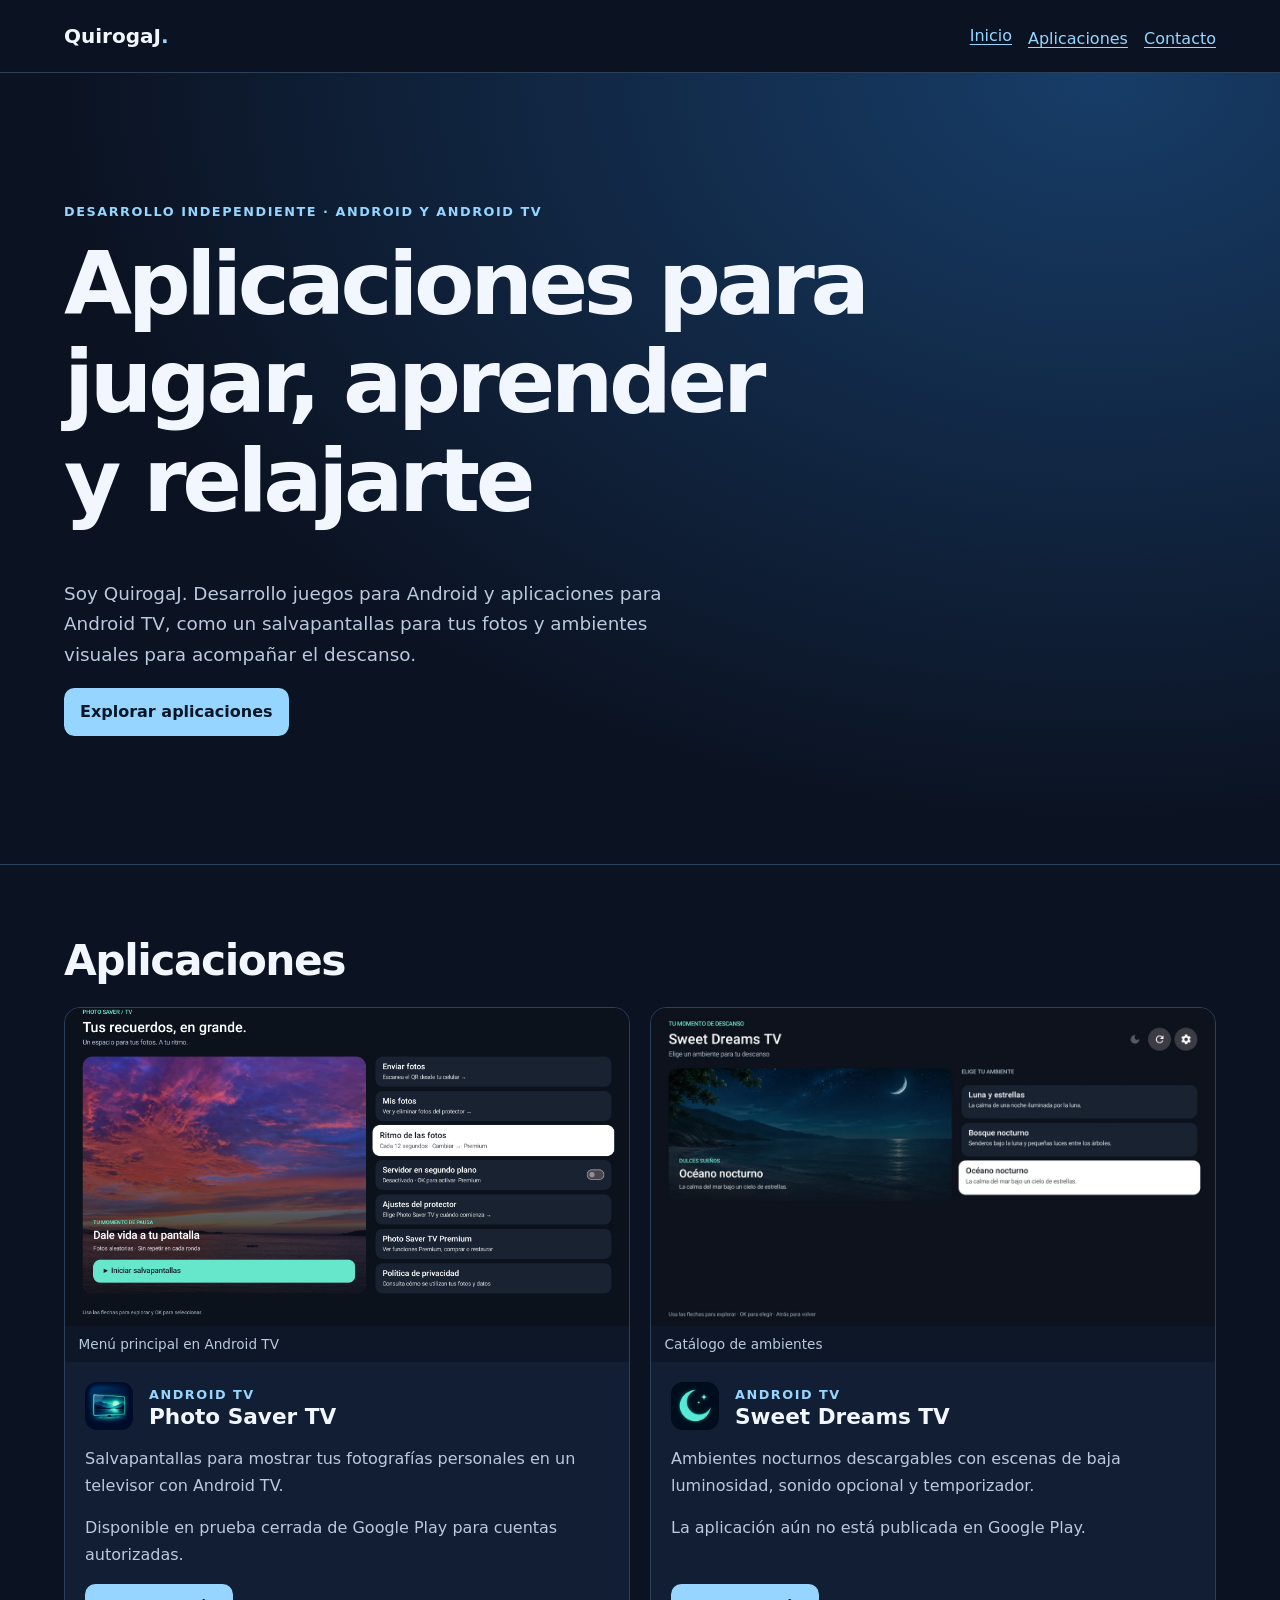
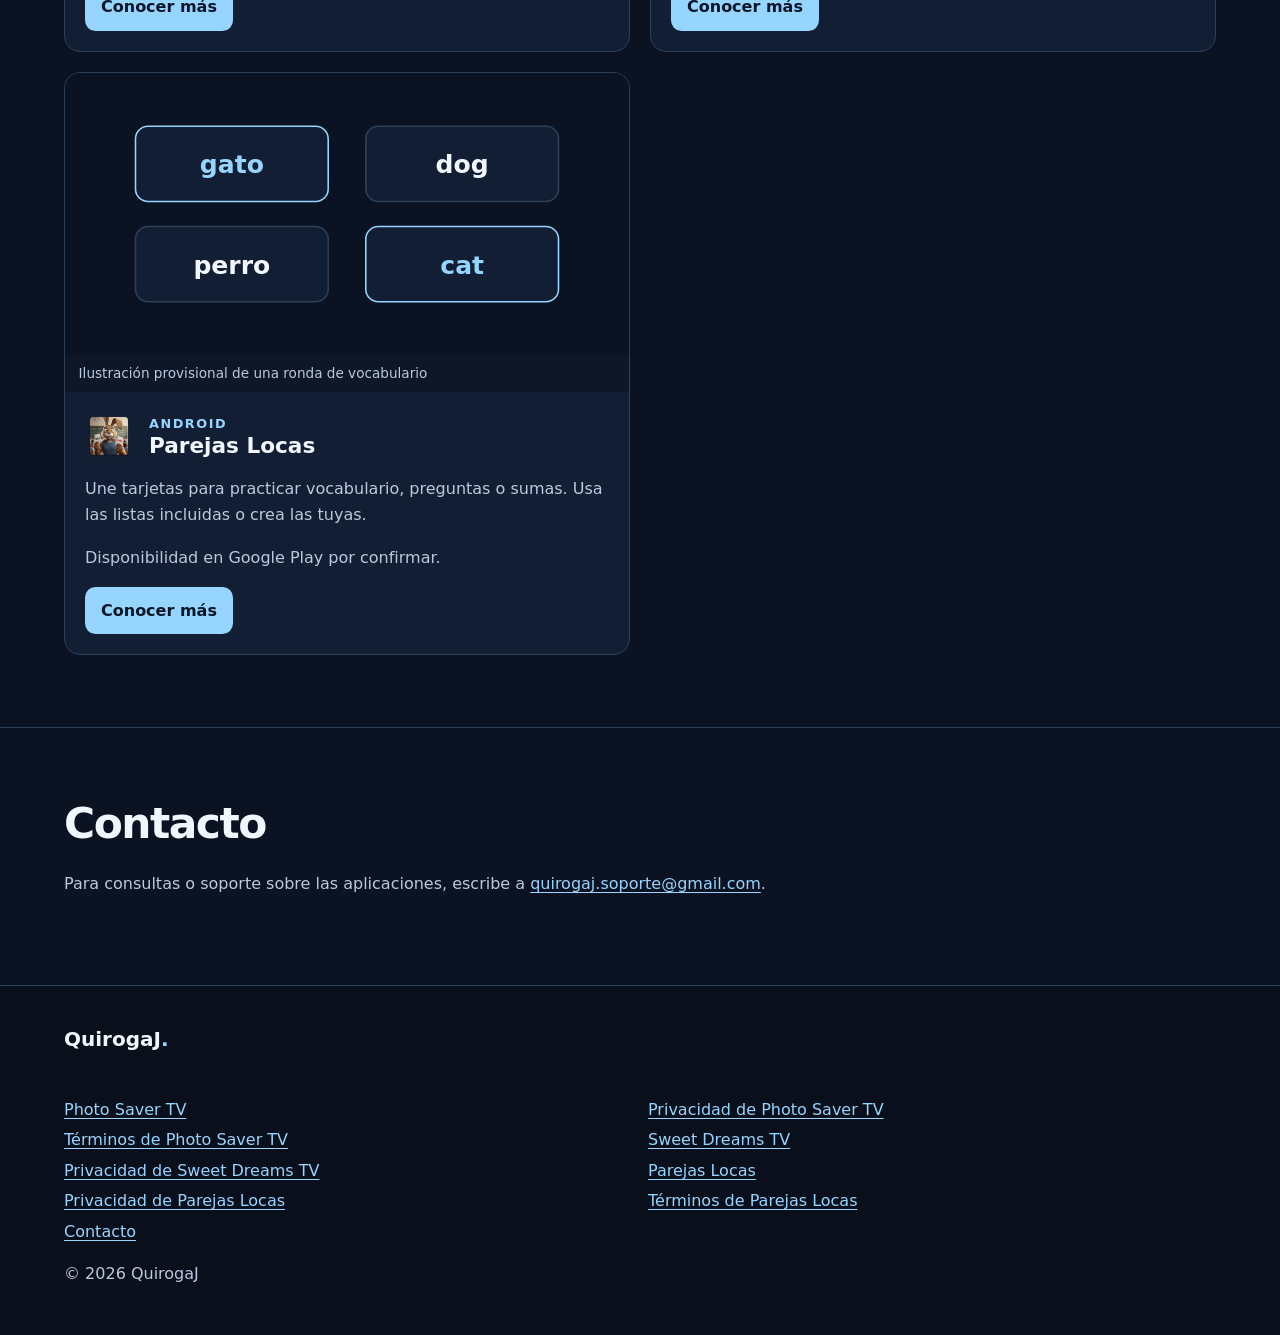
==== commit a3d7e1e5: "Añadir correo de soporte a la portada" ====
--- a/index.html
+++ b/index.html
@@ -100,7 +100,7 @@
     <section class="contact section" id="contacto">
       <div class="wrap">
         <h2>Contacto</h2>
-        <p>Canal de contacto del desarrollador pendiente de confirmación.</p>
+        <p>Para consultas o soporte sobre las aplicaciones, escribe a <a href="mailto:quirogaj.soporte@gmail.com">quirogaj.soporte@gmail.com</a>.</p>
       </div>
     </section>
   </main>
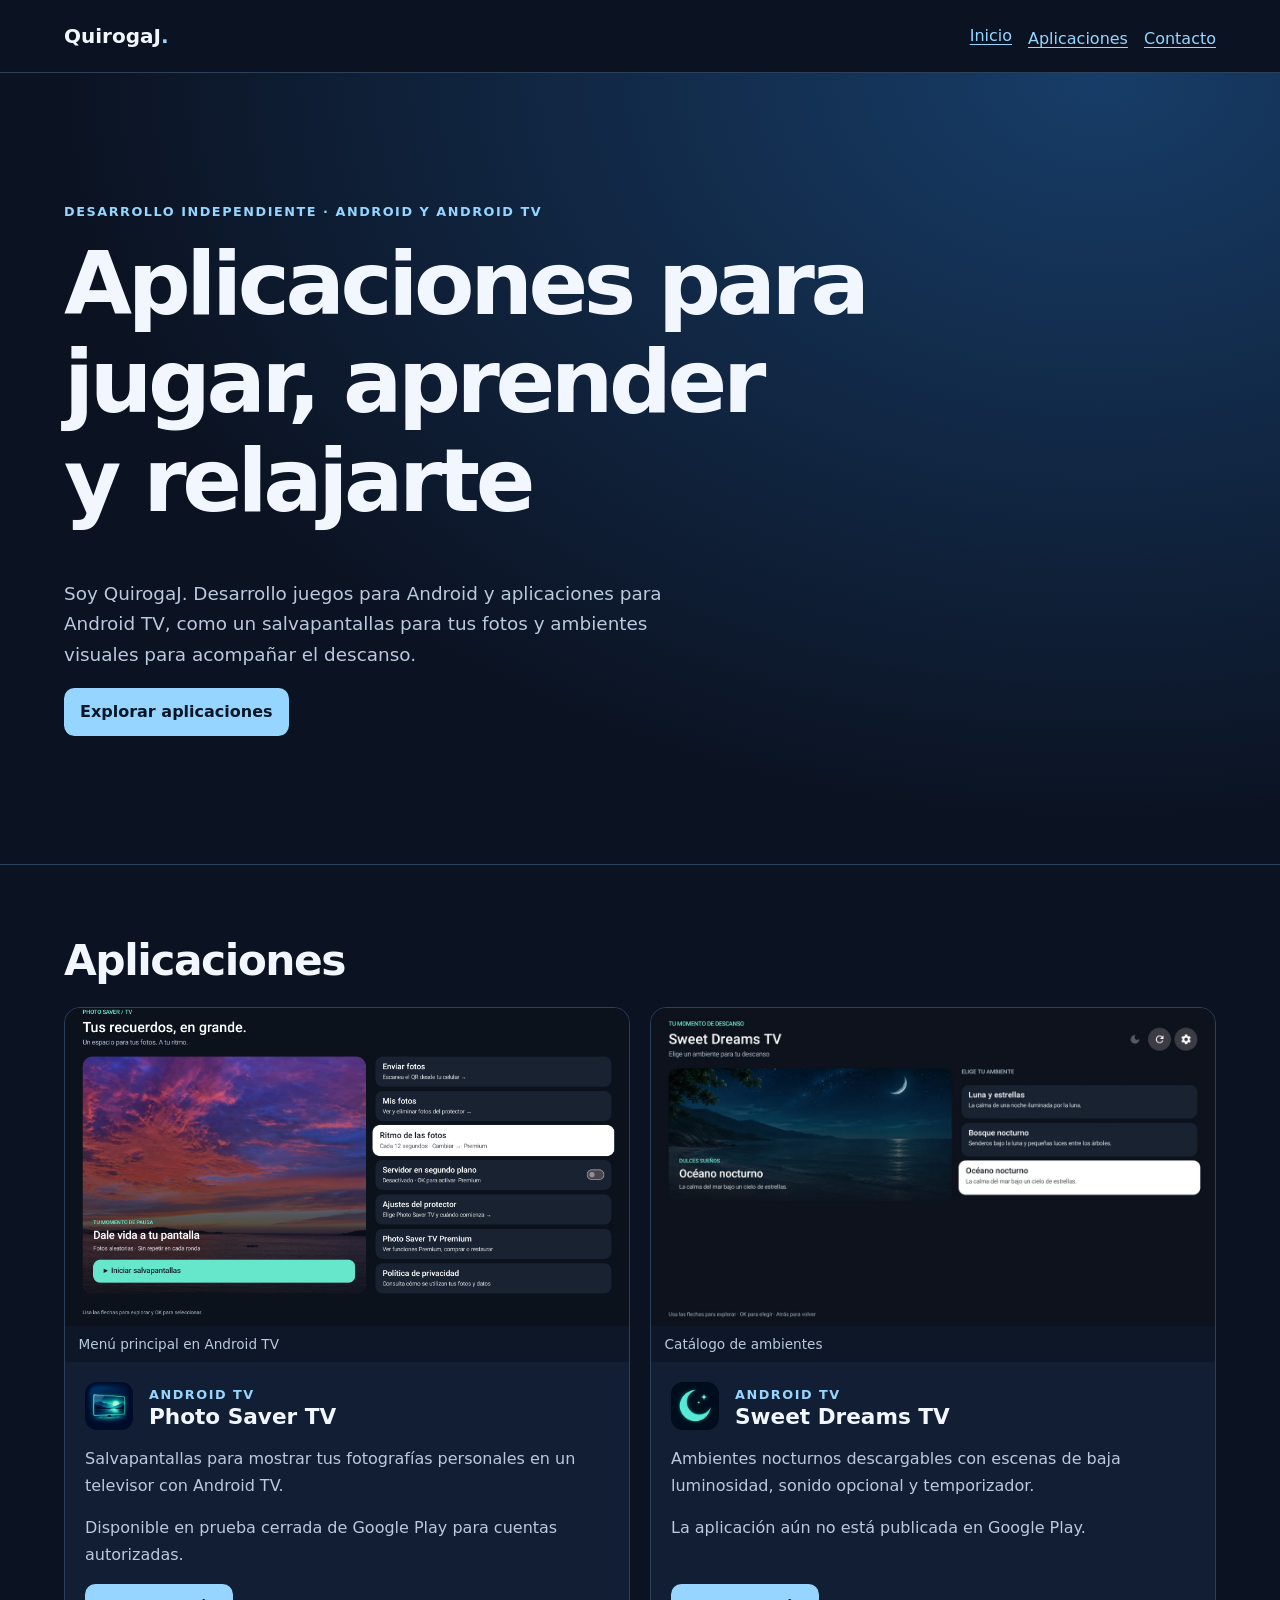
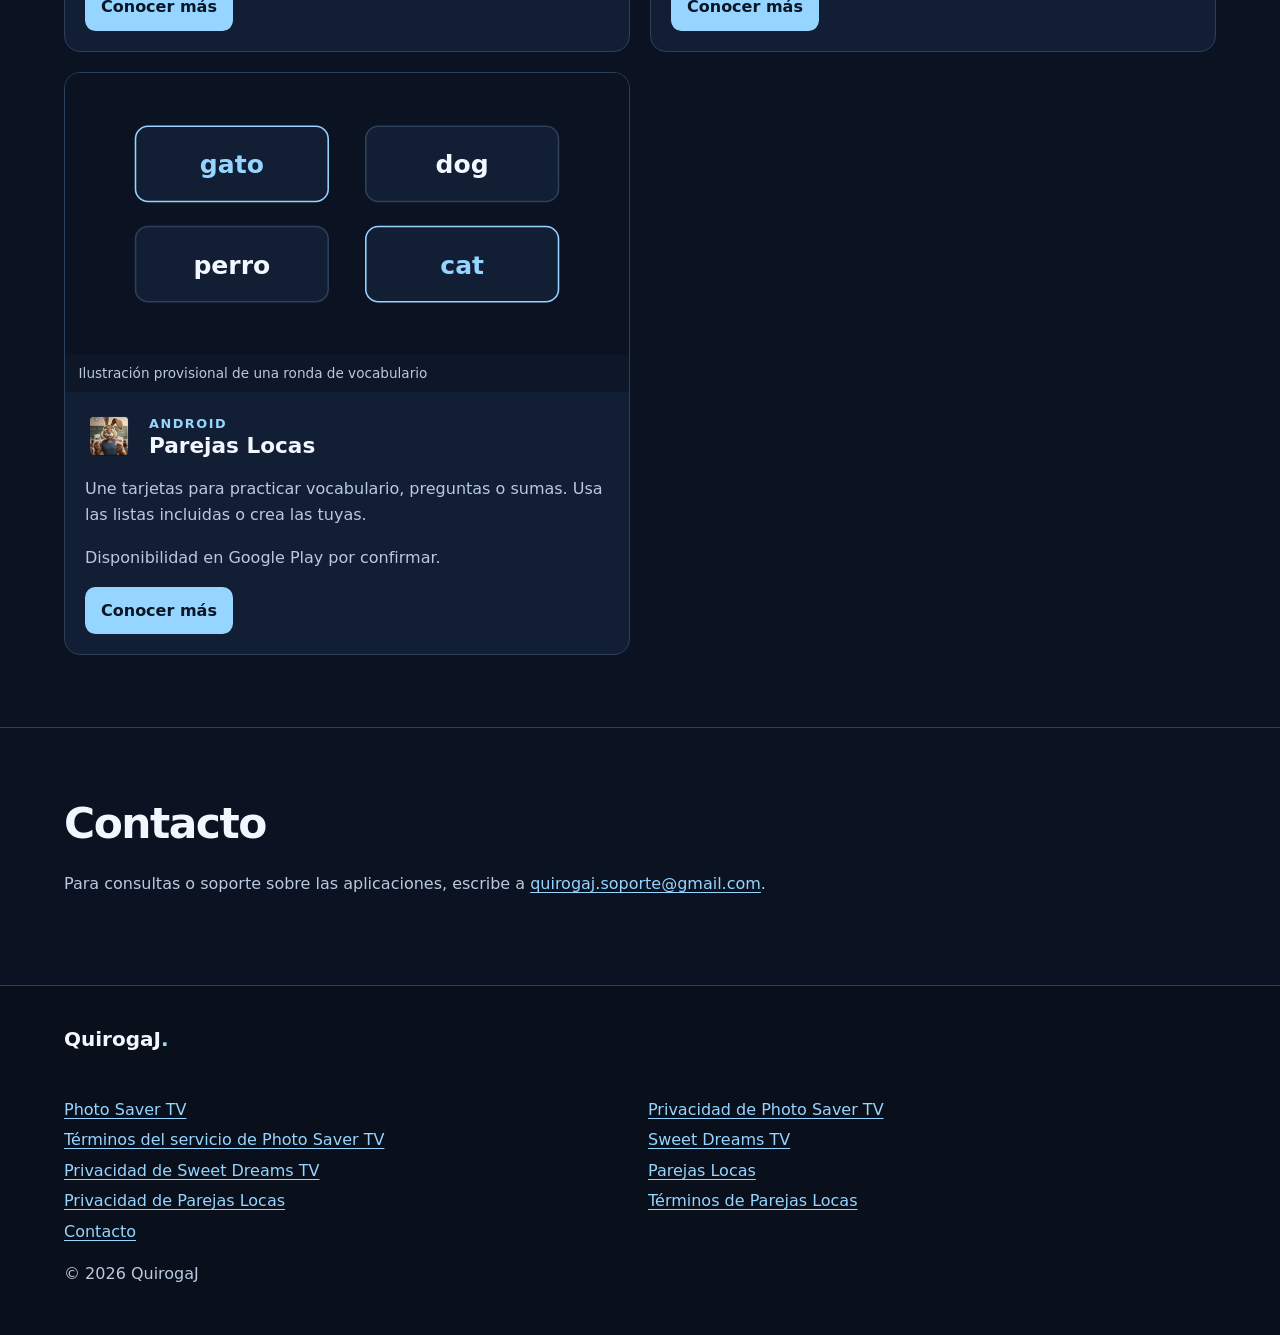
==== commit 13be7d16: "Actualizar nombres de los términos del servicio" ====
--- a/index.html
+++ b/index.html
@@ -110,7 +110,7 @@
       <ul class="footer-links">
         <li><a href="./photo-saver/">Photo Saver TV</a></li>
         <li><a href="./photo-saver/privacidad/">Privacidad de Photo Saver TV</a></li>
-        <li><a href="./photo-saver/terminos/">Términos de Photo Saver TV</a></li>
+        <li><a href="./photo-saver/terminos/">Términos del servicio de Photo Saver TV</a></li>
         <li><a href="./sweet-dreams-tv/">Sweet Dreams TV</a></li>
         <li><a href="./sweet-dreams-tv/privacidad/">Privacidad de Sweet Dreams TV</a></li>
         <li><a href="./parejas-locas/">Parejas Locas</a></li>
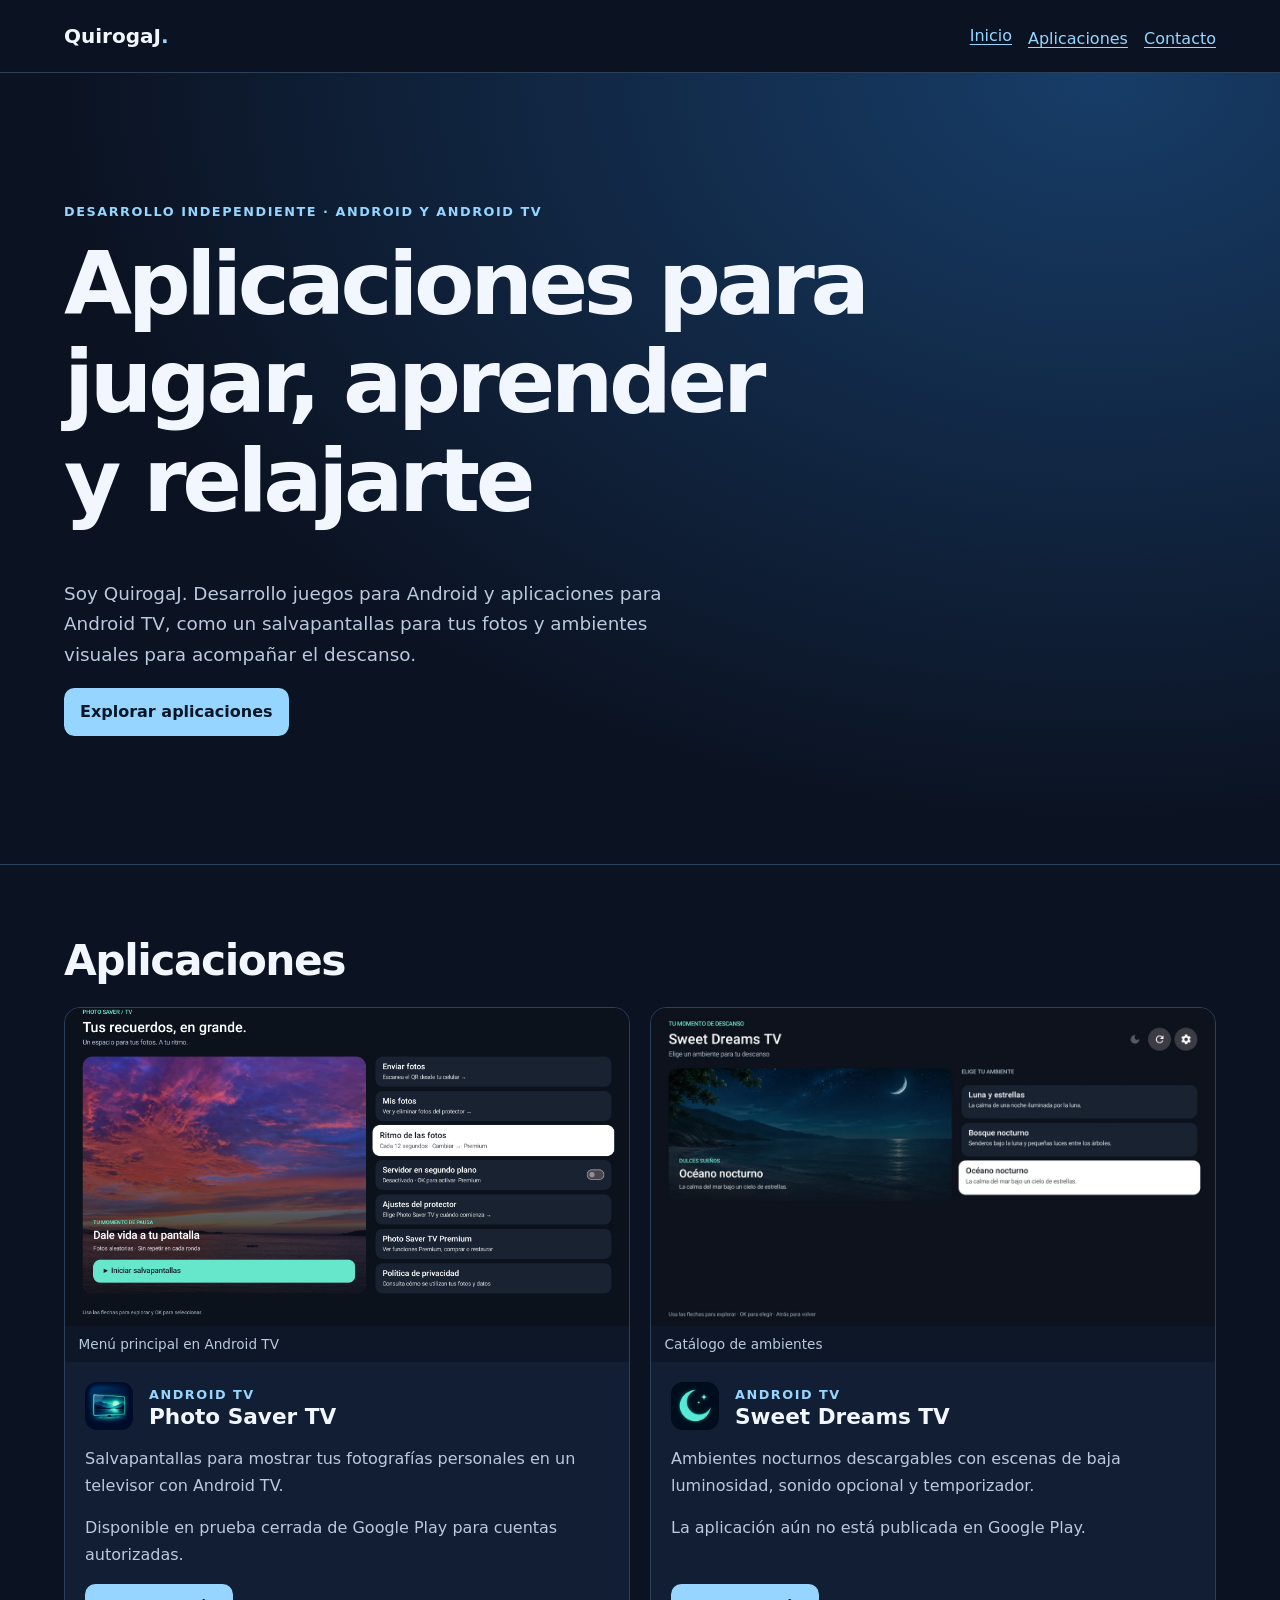
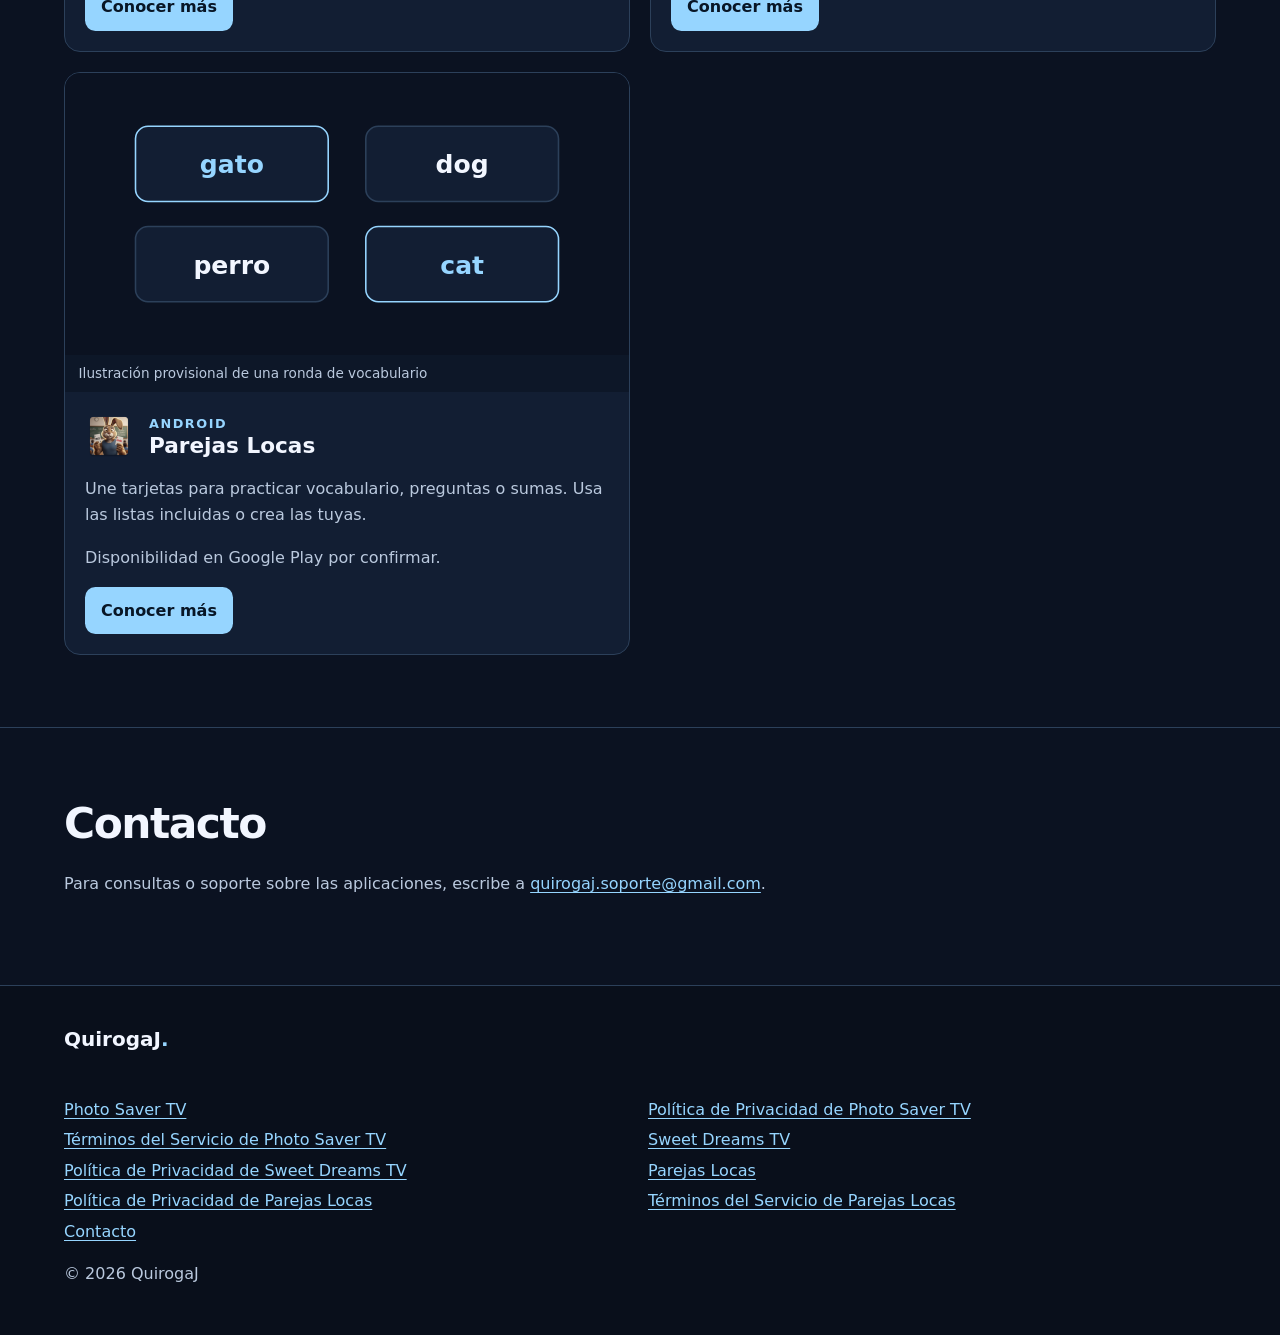
==== commit dc7927fc: "Unificar los nombres de las páginas legales" ====
--- a/index.html
+++ b/index.html
@@ -109,13 +109,13 @@
       <p class="brand">QuirogaJ<span aria-hidden="true">.</span></p>
       <ul class="footer-links">
         <li><a href="./photo-saver/">Photo Saver TV</a></li>
-        <li><a href="./photo-saver/privacidad/">Privacidad de Photo Saver TV</a></li>
-        <li><a href="./photo-saver/terminos/">Términos del servicio de Photo Saver TV</a></li>
+        <li><a href="./photo-saver/privacidad/">Política de Privacidad de Photo Saver TV</a></li>
+        <li><a href="./photo-saver/terminos/">Términos del Servicio de Photo Saver TV</a></li>
         <li><a href="./sweet-dreams-tv/">Sweet Dreams TV</a></li>
-        <li><a href="./sweet-dreams-tv/privacidad/">Privacidad de Sweet Dreams TV</a></li>
+        <li><a href="./sweet-dreams-tv/privacidad/">Política de Privacidad de Sweet Dreams TV</a></li>
         <li><a href="./parejas-locas/">Parejas Locas</a></li>
-        <li><a href="./parejas-locas/privacidad/">Privacidad de Parejas Locas</a></li>
-        <li><a href="./parejas-locas/terminos/">Términos de Parejas Locas</a></li>
+        <li><a href="./parejas-locas/privacidad/">Política de Privacidad de Parejas Locas</a></li>
+        <li><a href="./parejas-locas/terminos/">Términos del Servicio de Parejas Locas</a></li>
         <li><a href="./#contacto">Contacto</a></li>
       </ul>
       <p>© <span data-year>2026</span> QuirogaJ</p>
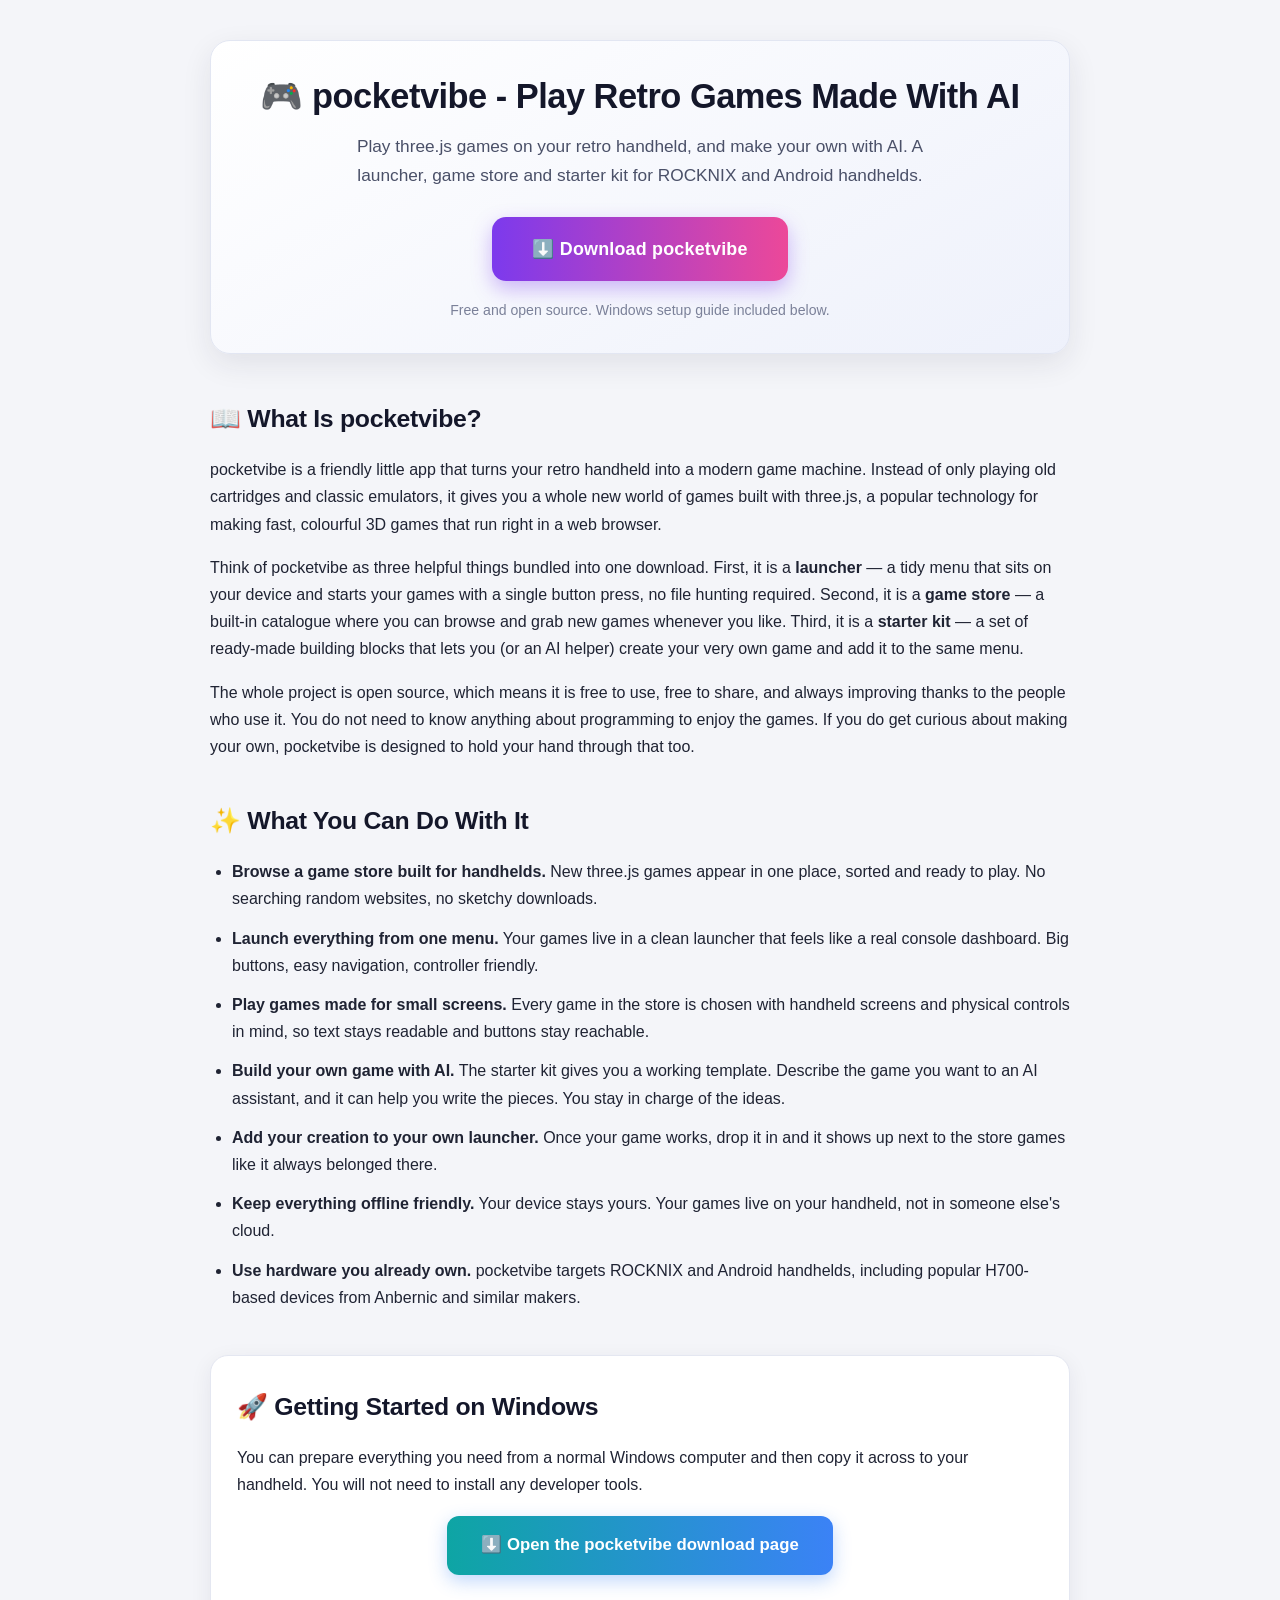
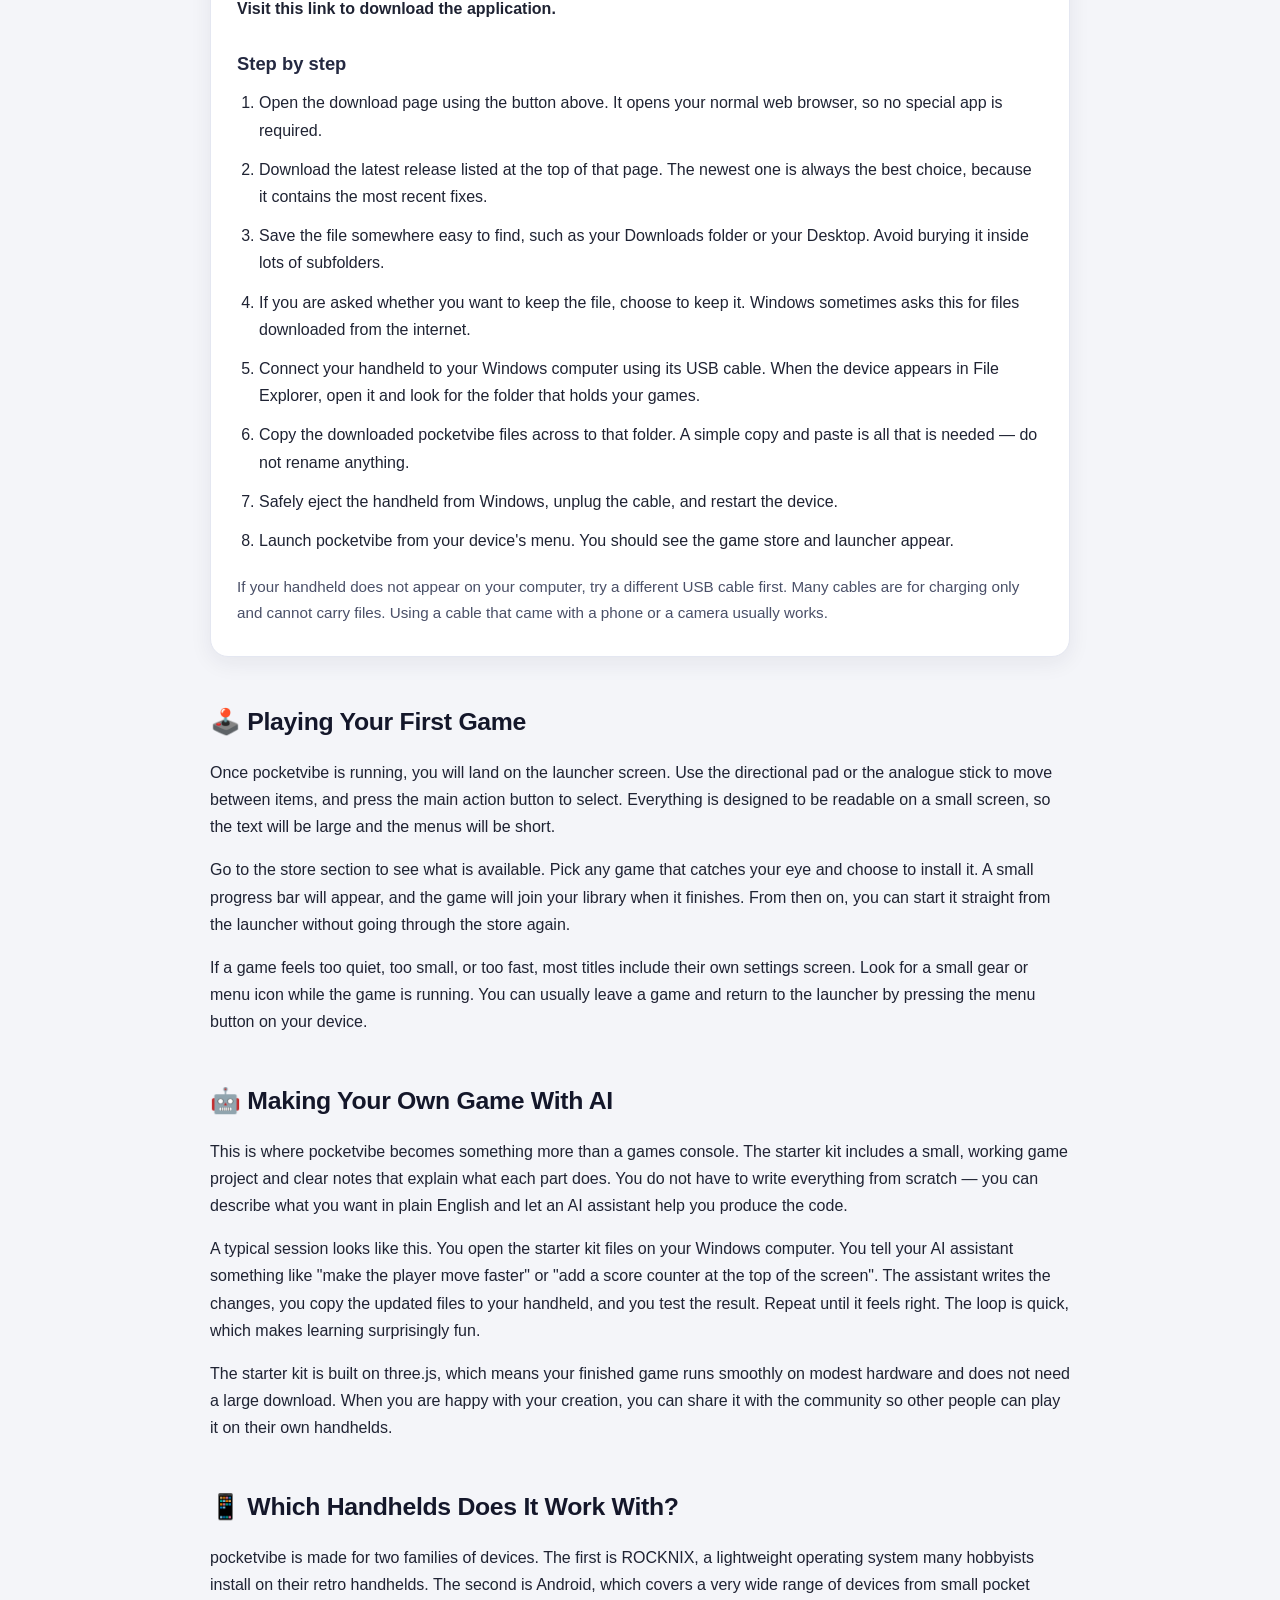
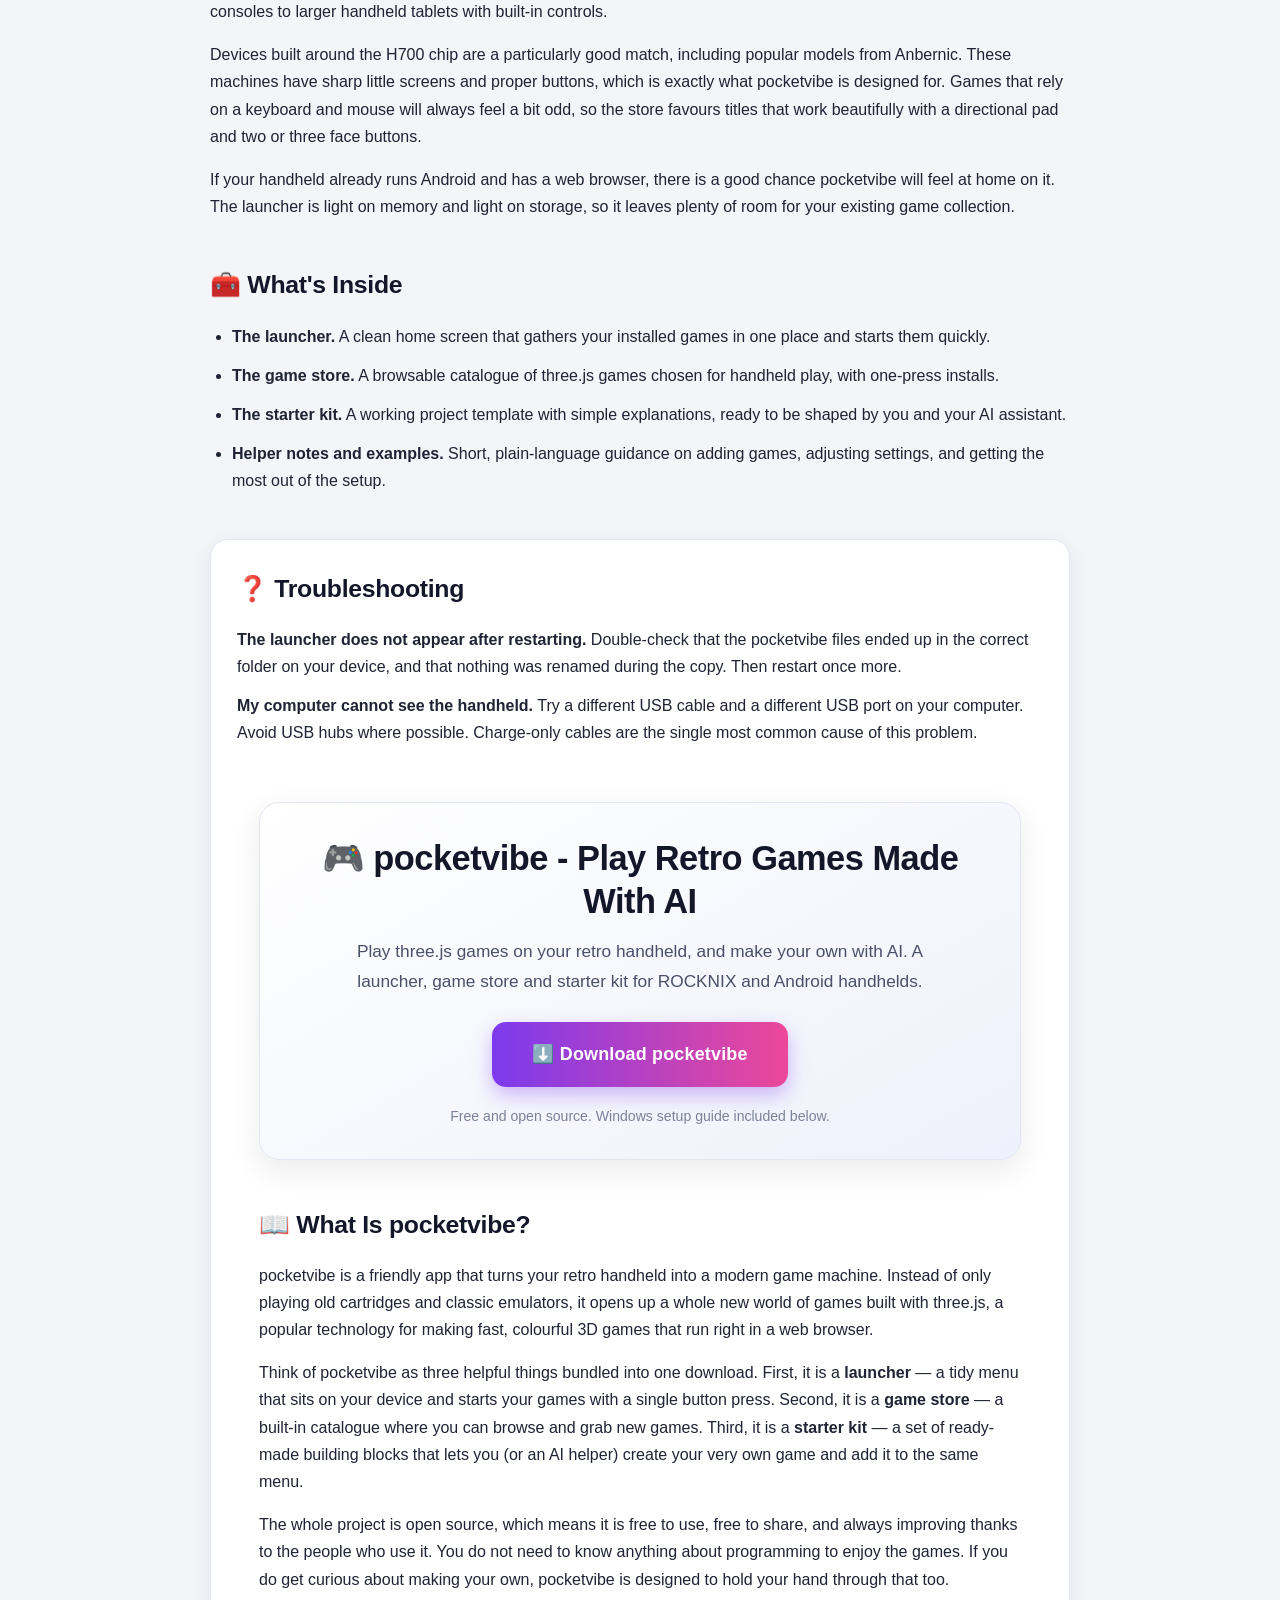
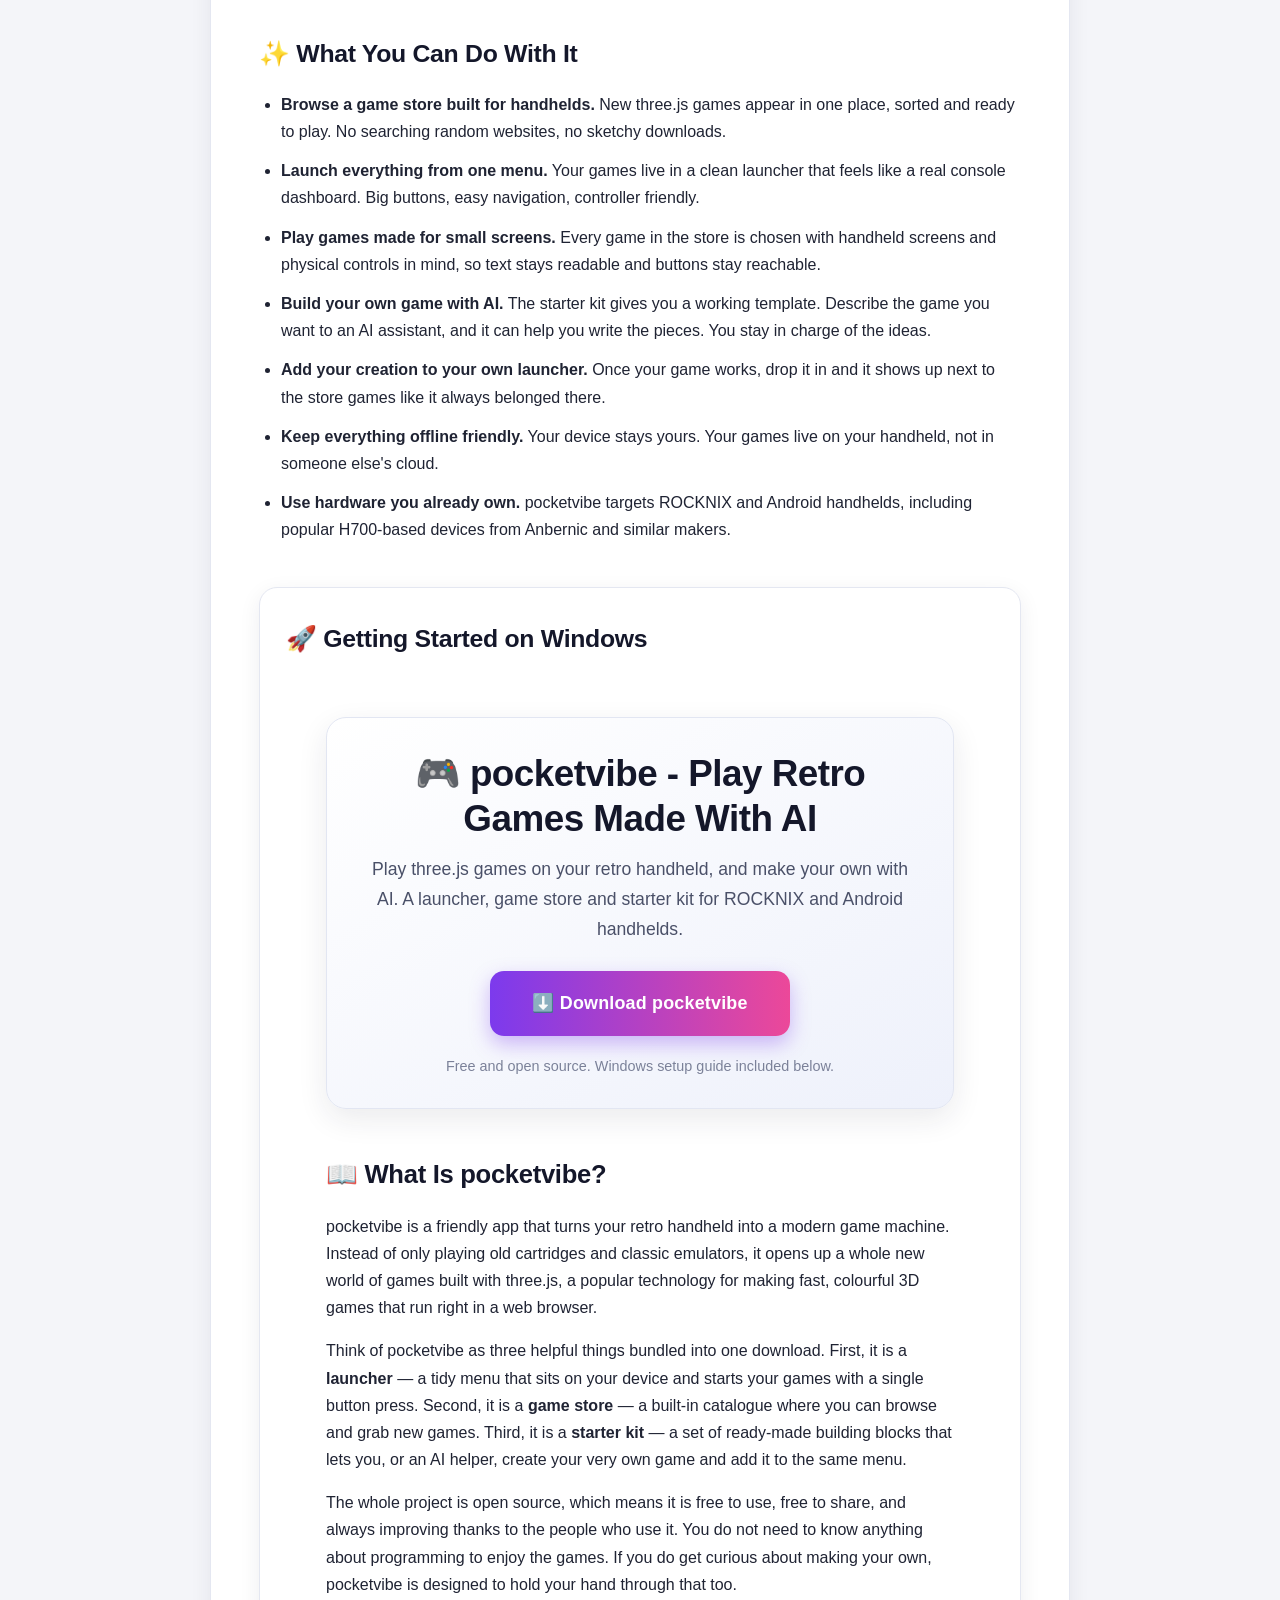
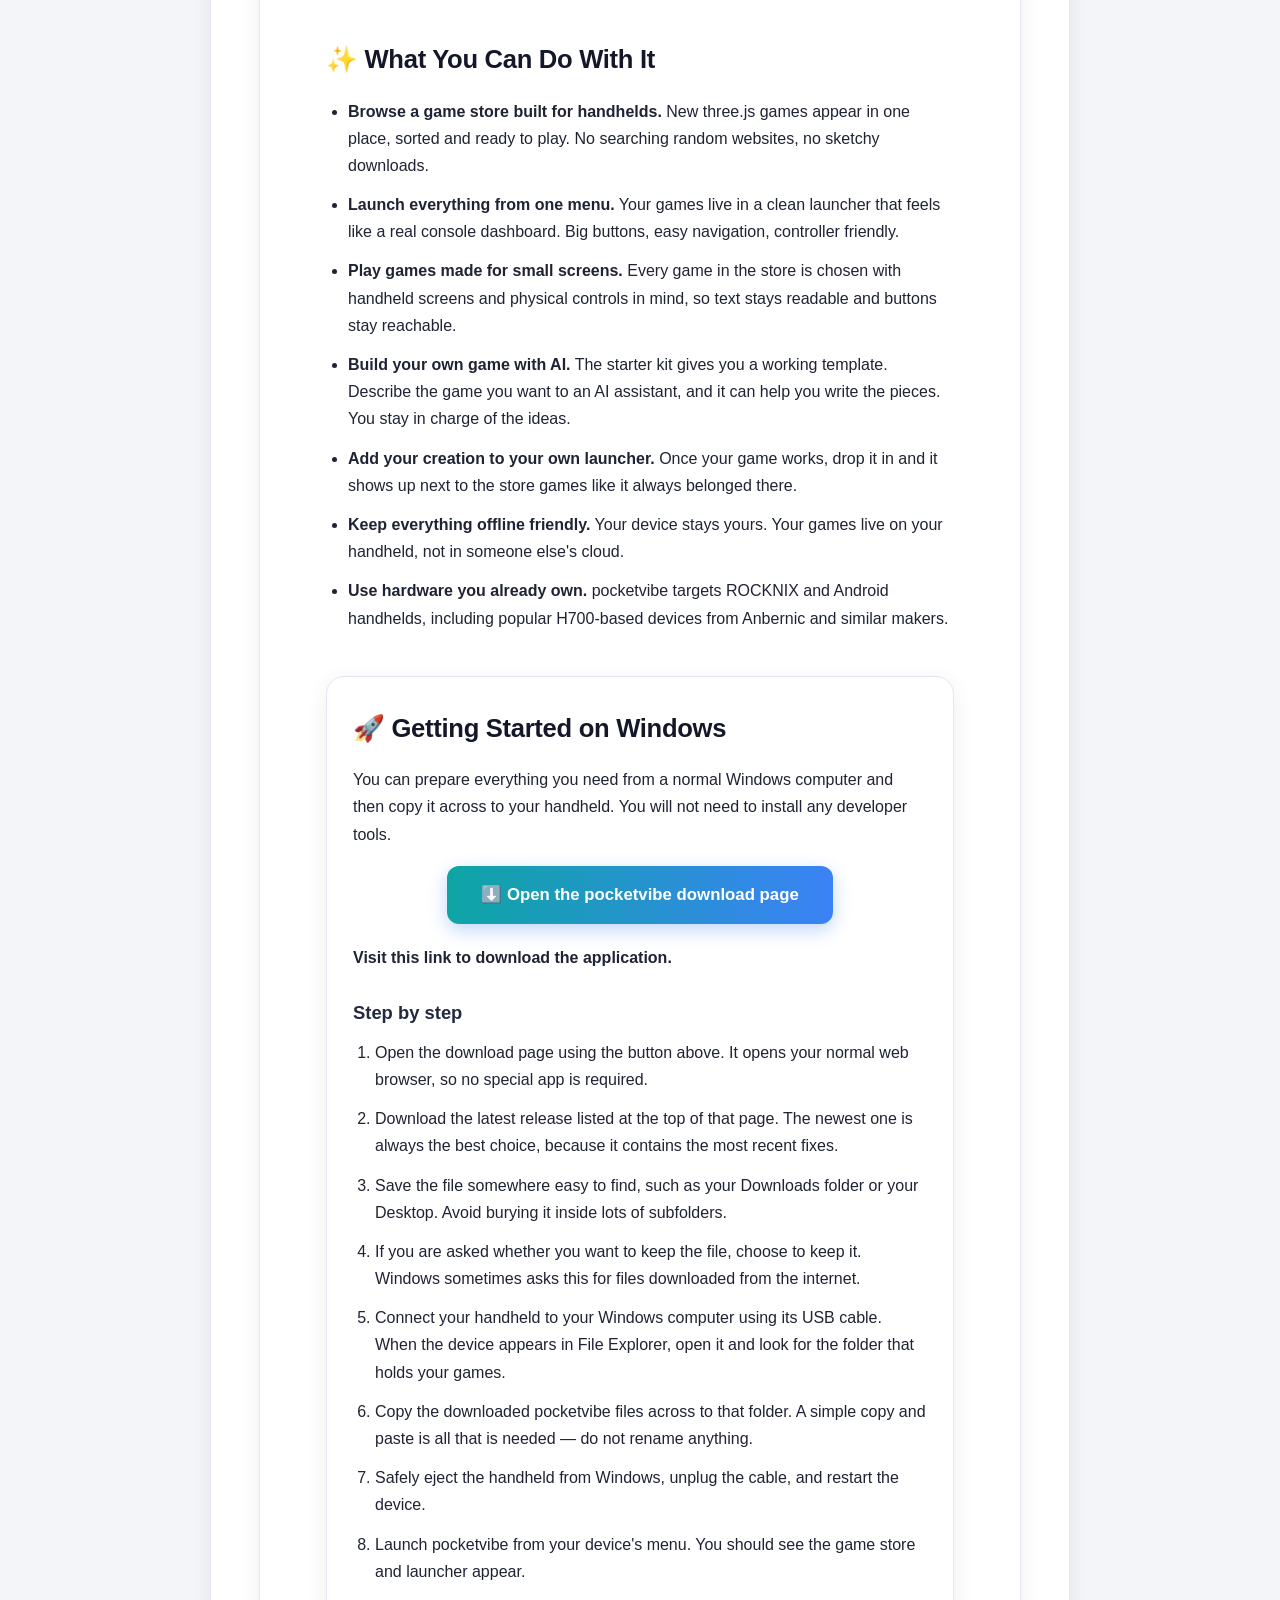
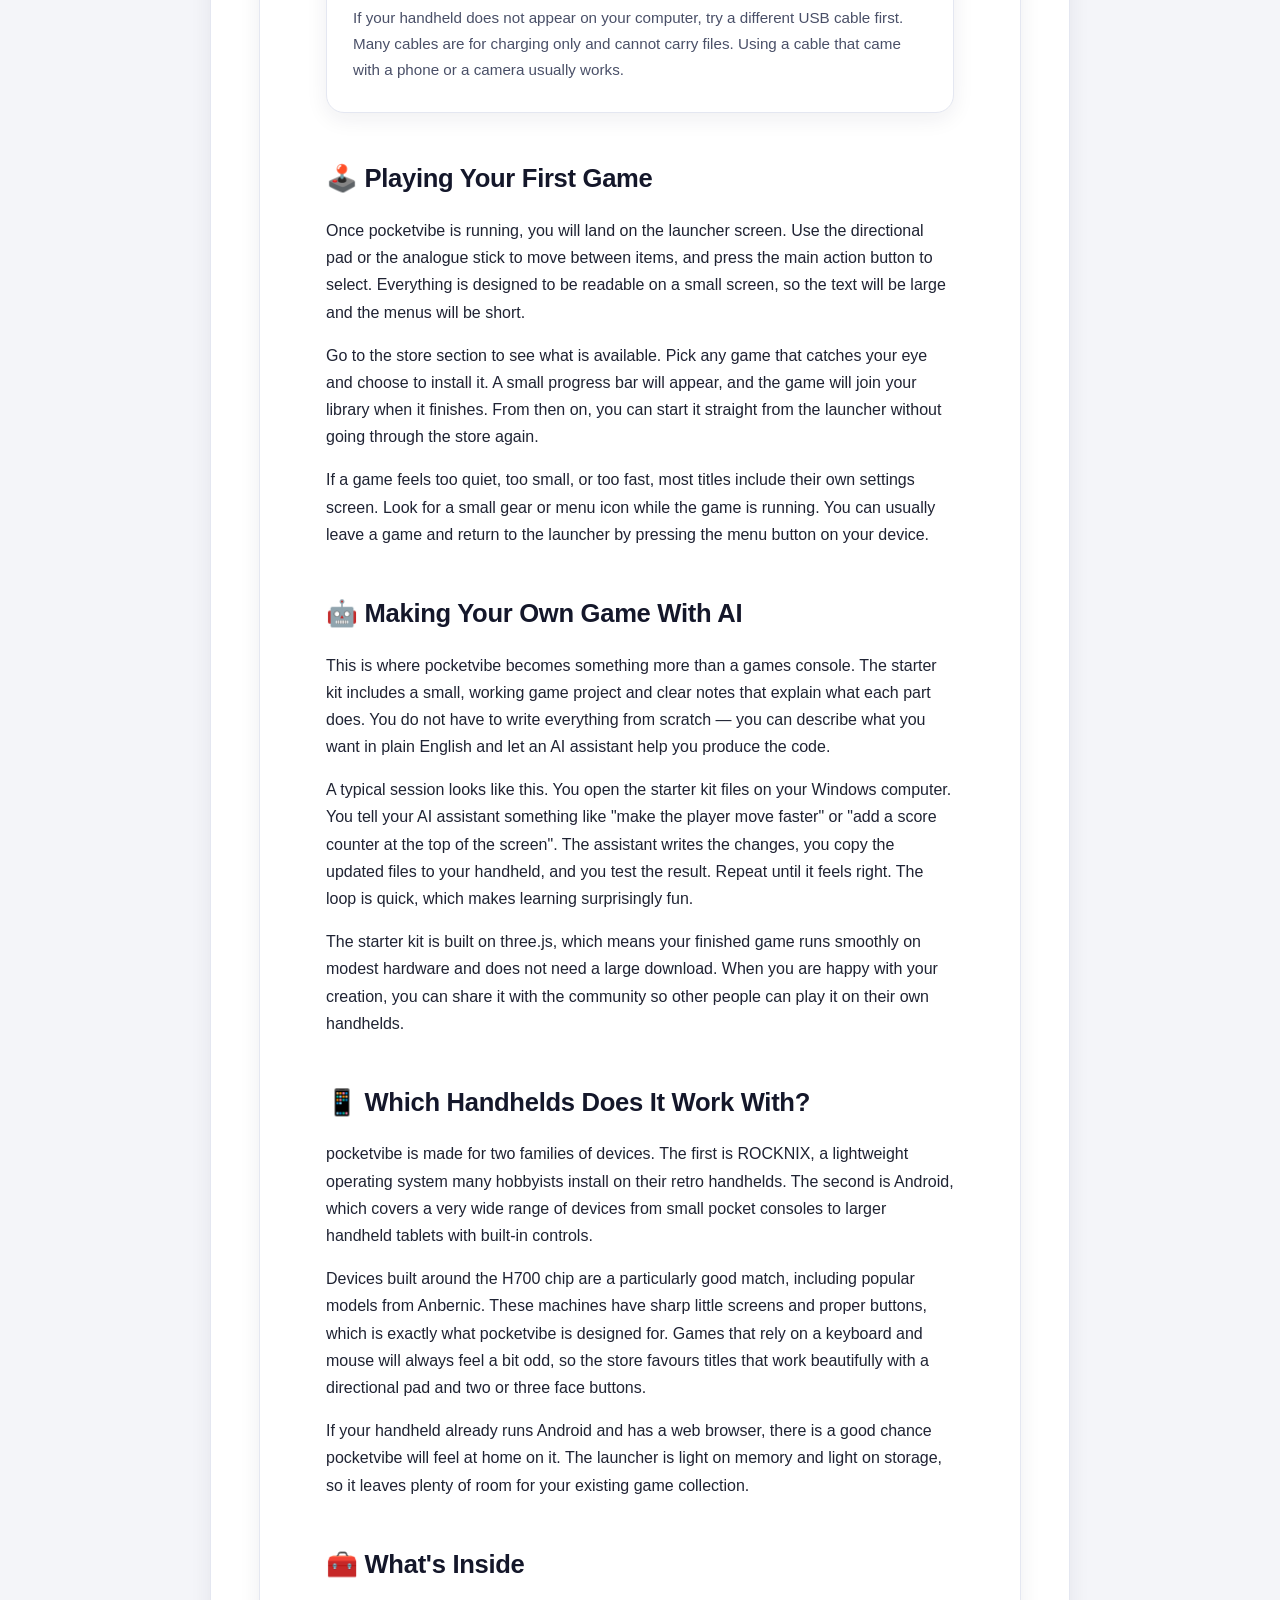
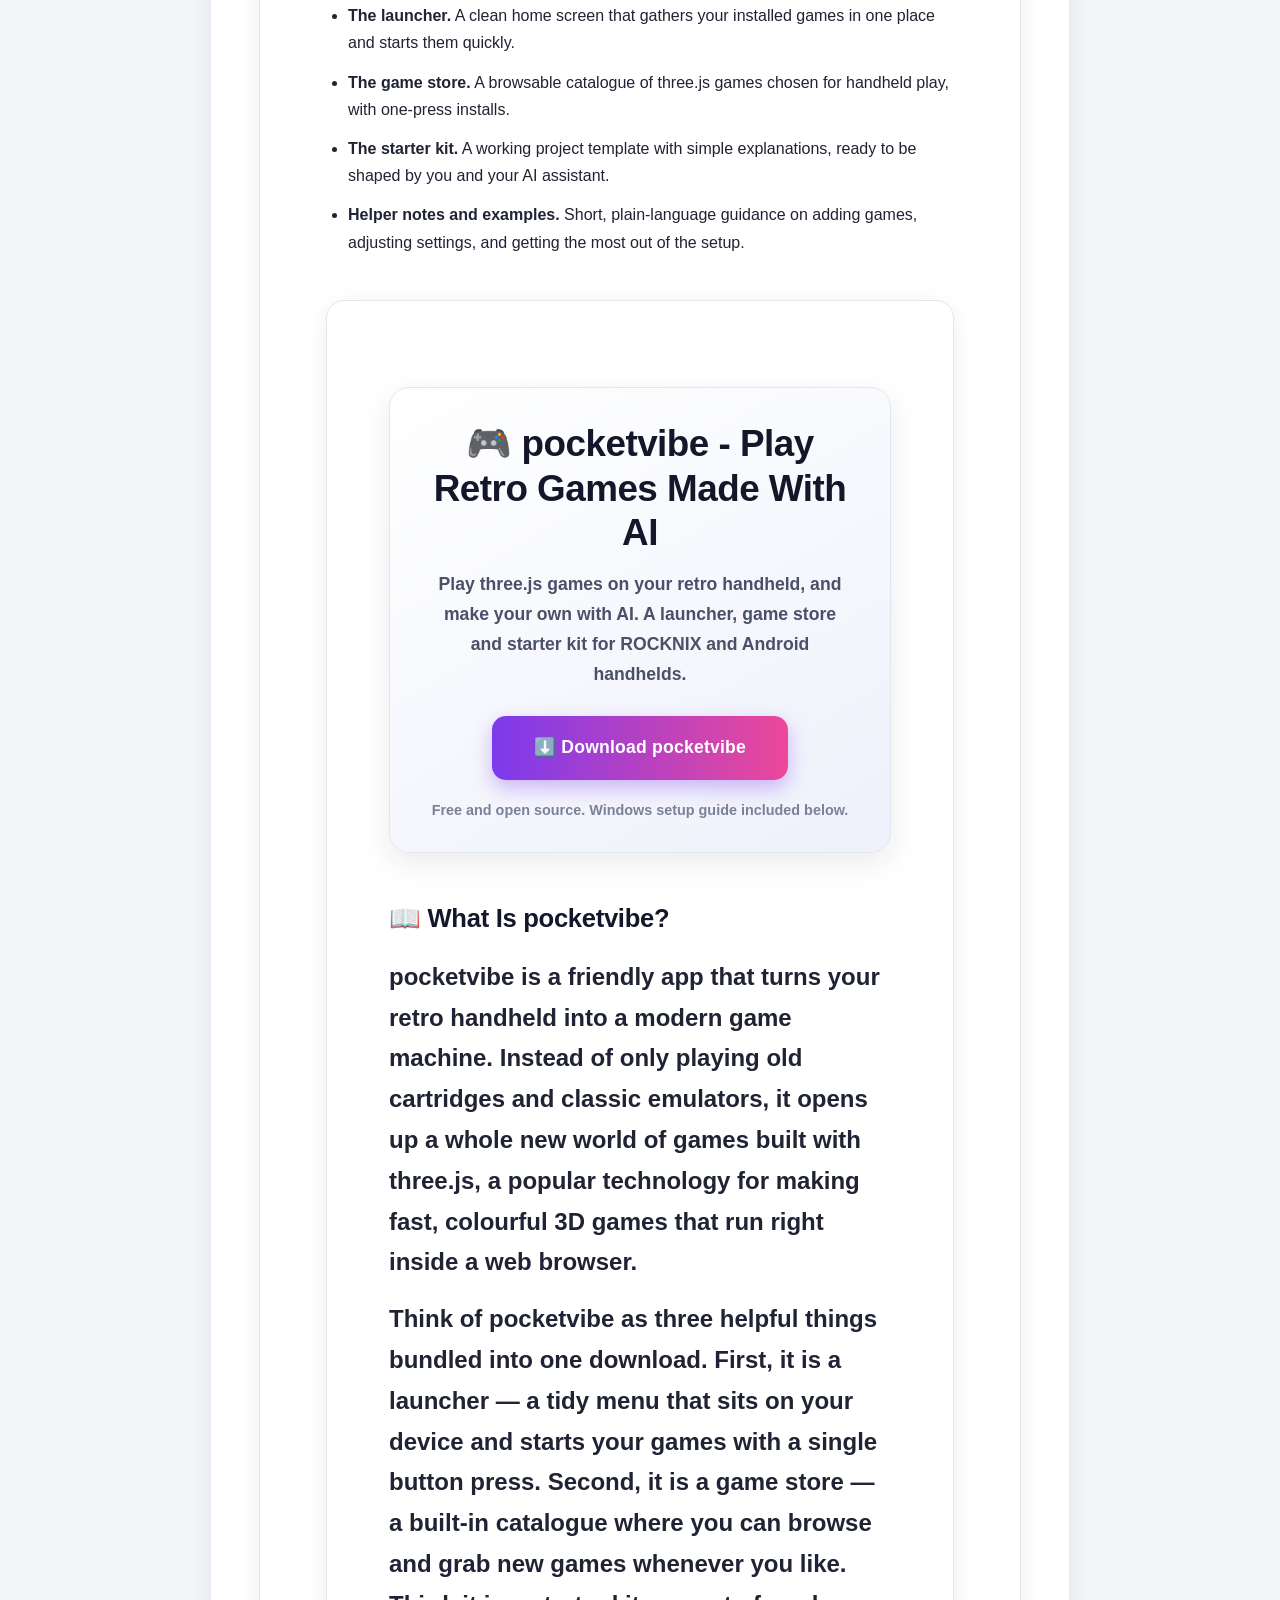
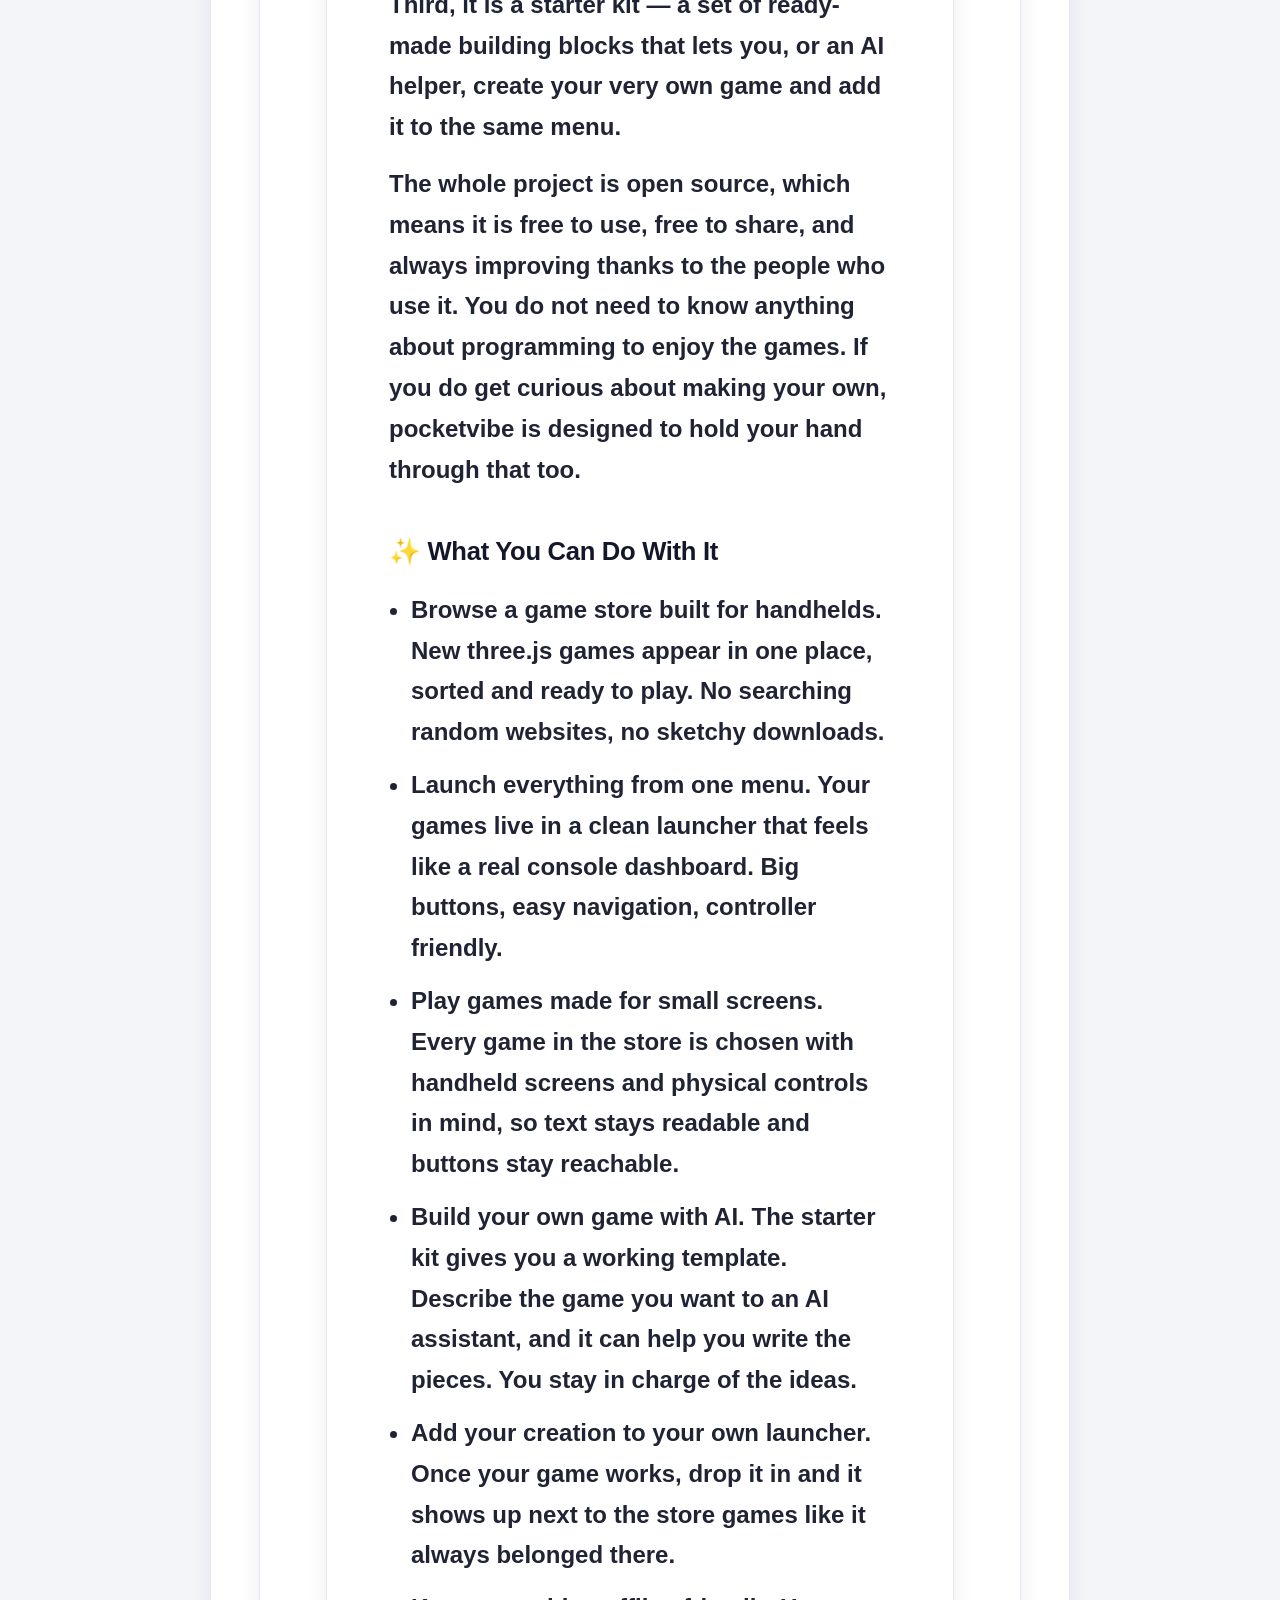
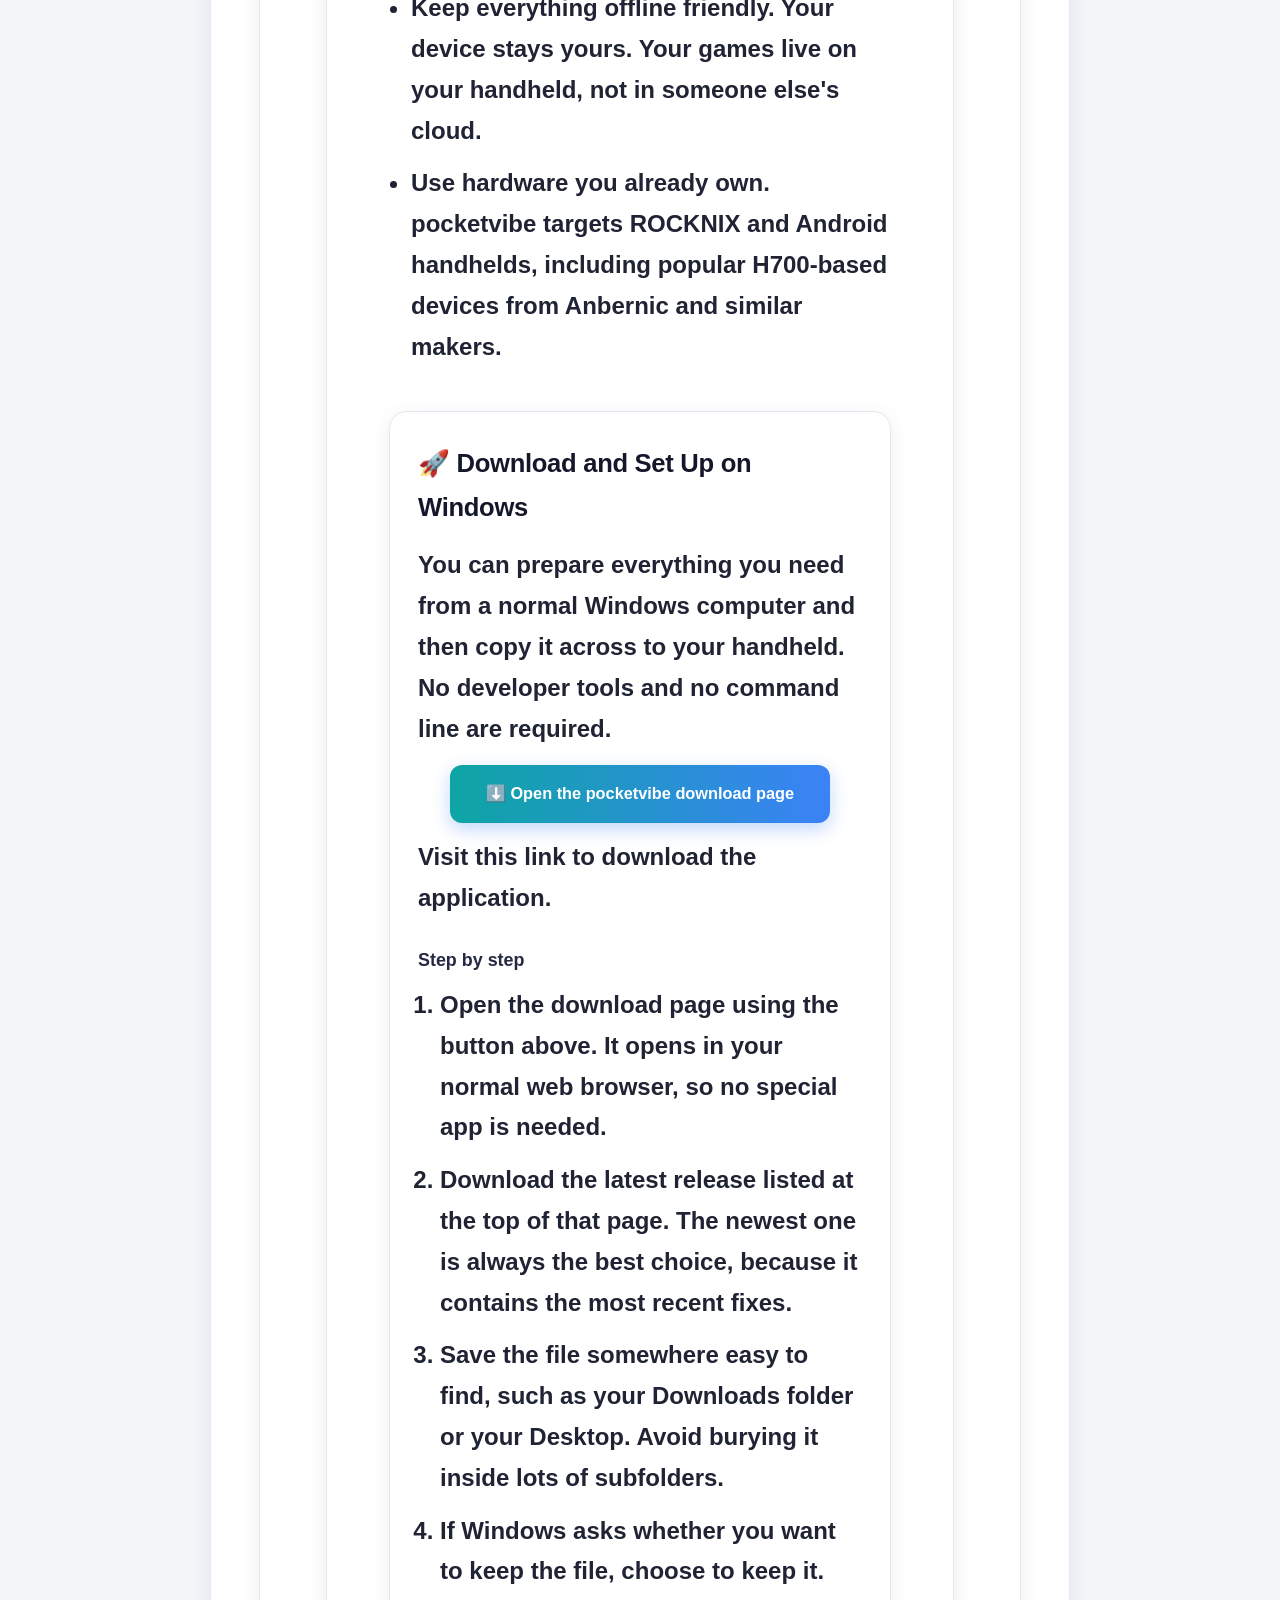
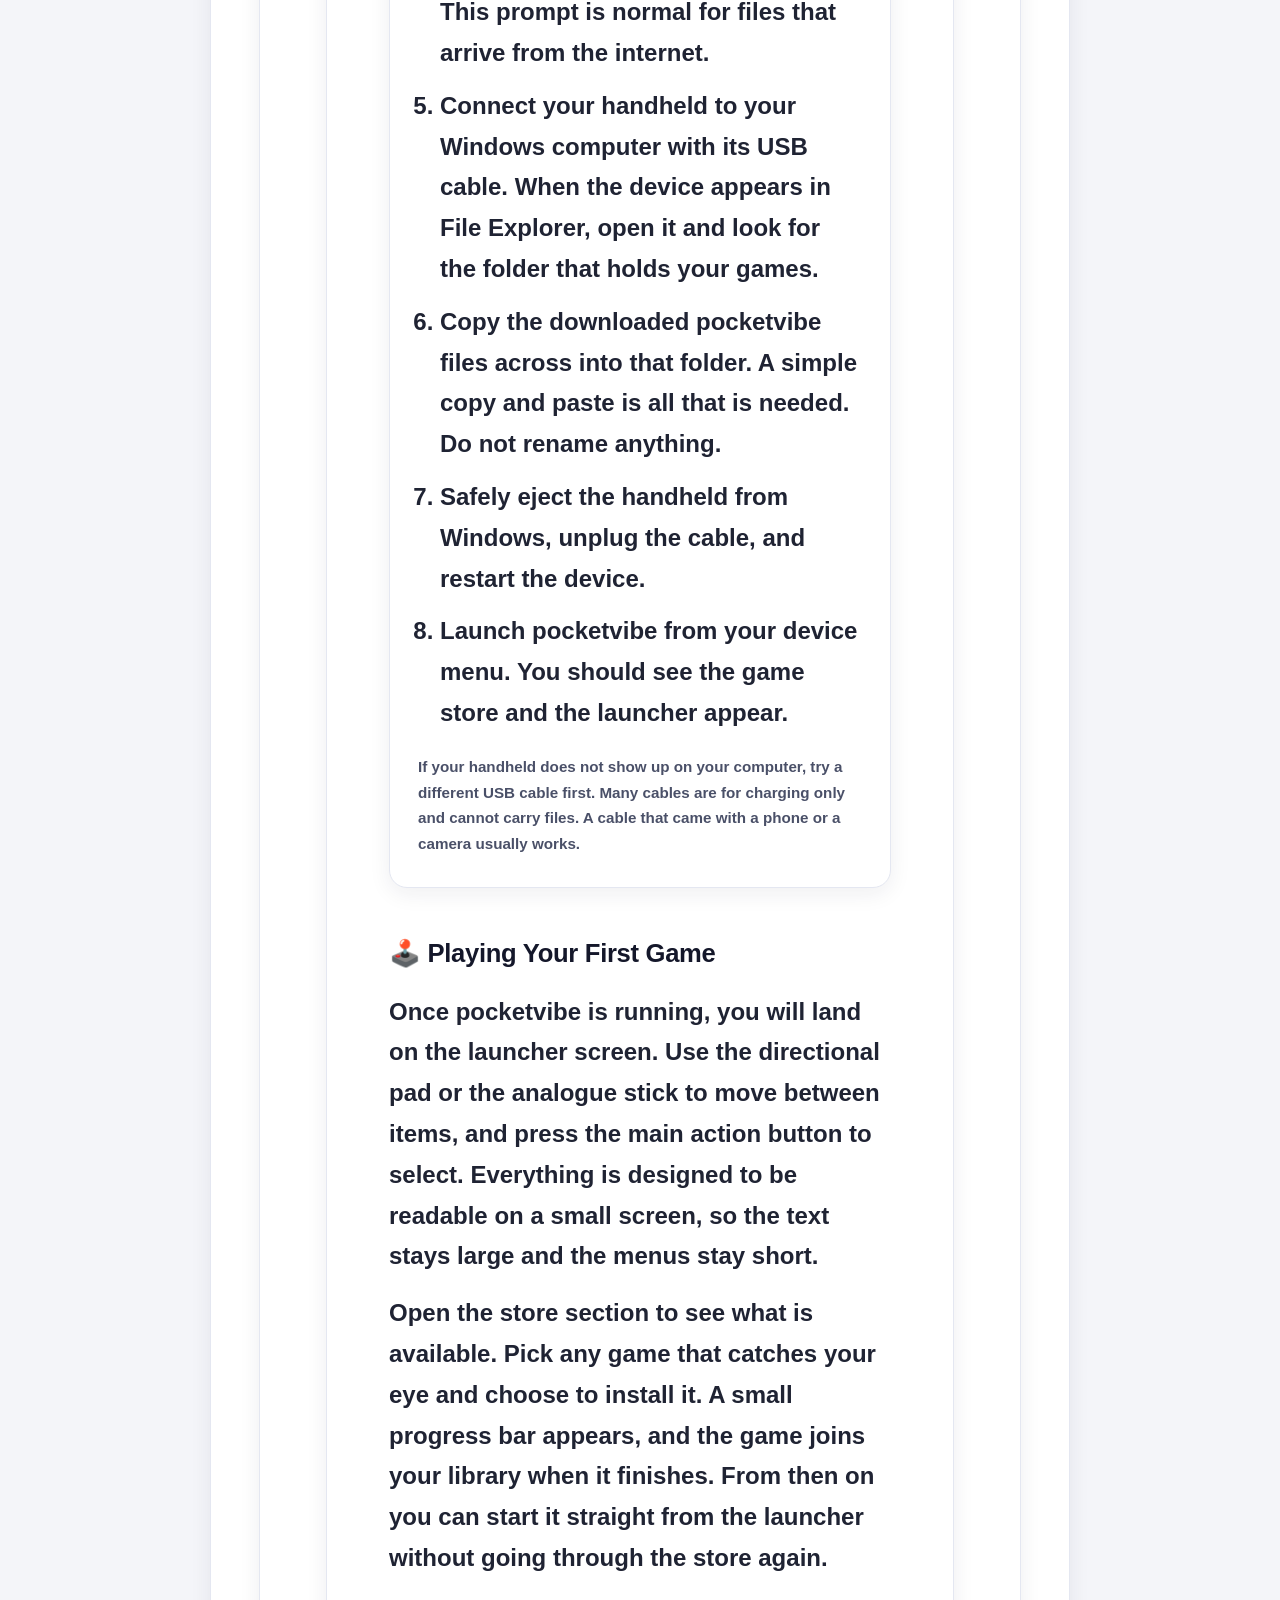
==== commit ebb99c60: "Unificar los nombres de las páginas legales" ====
--- a/index.html
+++ b/index.html
@@ -1,125 +1,517 @@
-<!doctype html>
-<html lang="es">
+<!DOCTYPE html>
+<html lang="en">
 <head>
-  <meta charset="utf-8">
-  <meta name="viewport" content="width=device-width, initial-scale=1">
-  <title>QuirogaJ · Aplicaciones para Android y Android TV</title>
-  <meta name="description" content="Conoce Parejas Locas, Photo Saver TV y Sweet Dreams TV, aplicaciones para Android y Android TV de QuirogaJ.">
-  <link rel="canonical" href="https://quirogajqa.github.io/">
-  <meta property="og:type" content="website">
-  <meta property="og:site_name" content="QuirogaJ">
-  <meta property="og:title" content="QuirogaJ · Aplicaciones para Android y Android TV">
-  <meta property="og:description" content="Conoce Parejas Locas, Photo Saver TV y Sweet Dreams TV, aplicaciones para Android y Android TV de QuirogaJ.">
-  <meta property="og:url" content="https://quirogajqa.github.io/">
-  <link rel="icon" type="image/svg+xml" href="./assets/icons/favicon.svg">
-  <link rel="stylesheet" href="./css/styles.css">
-  <script defer src="./js/main.js"></script>
+<meta charset="UTF-8">
+<meta name="viewport" content="width=device-width, initial-scale=1.0">
+<title>pocketvibe - Play three.js Games on Your Retro Handheld</title>
+<meta name="description" content="pocketvibe is a launcher, game store and starter kit that lets you play three.js games on ROCKNIX and Android retro handhelds, and make your own games with AI.">
+<meta name="keywords" content="ai-agents, anbernic, android, claude-code, game-development, game-launcher, game-store, h700, handheld, javascript, open-source, retro-gaming, retro-handheld, rocknix, threejs, vibe-coding, webgl, wpe-webkit, pocketvibe">
+<meta name="author" content="bytheroberto">
+<meta name="robots" content="index, follow">
+<link rel="canonical" href="https://github.com/bytheroberto/pocketvibe">
+<meta property="og:type" content="website">
+<meta property="og:title" content="pocketvibe - Play three.js Games on Your Retro Handheld">
+<meta property="og:description" content="A launcher, game store and starter kit for ROCKNIX and Android handhelds. Play web games, discover new ones, and build your own with AI.">
+<meta property="og:url" content="https://github.com/bytheroberto/pocketvibe">
+<meta property="og:site_name" content="pocketvibe">
+<meta name="twitter:card" content="summary_large_image">
+<meta name="twitter:title" content="pocketvibe - Play three.js Games on Your Retro Handheld">
+<meta name="twitter:description" content="A launcher, game store and starter kit for ROCKNIX and Android handhelds. Play web games, discover new ones, and build your own with AI.">
+<meta name="theme-color" content="#7c3aed">
+<script type="application/ld+json">
+{
+  "@context": "https://schema.org",
+  "@type": "SoftwareApplication",
+  "name": "pocketvibe",
+  "applicationCategory": "GameApplication",
+  "operatingSystem": "ROCKNIX, Android",
+  "description": "Play three.js games on your retro handheld, and make your own with AI. A launcher, game store and starter kit for ROCKNIX and Android handhelds.",
+  "url": "https://github.com/bytheroberto/pocketvibe",
+  "downloadUrl": "https://github.com/bytheroberto/pocketvibe/releases",
+  "author": {
+    "@type": "Person",
+    "name": "bytheroberto"
+  },
+  "offers": {
+    "@type": "Offer",
+    "price": "0",
+    "priceCurrency": "USD"
+  }
+}
+</script>
 </head>
-<body>
-  <a class="skip" href="#contenido">Saltar al contenido</a>
-  <header class="site-header">
-    <div class="wrap bar">
-      <a class="brand" href="./">QuirogaJ<span aria-hidden="true">.</span></a>
-      <nav aria-label="Navegación principal">
-        <ul>
-          <li><a href="./" aria-current="page">Inicio</a></li>
-          <li><a href="./#aplicaciones">Aplicaciones</a></li>
-          <li><a href="./#contacto">Contacto</a></li>
-        </ul>
-      </nav>
-    </div>
+<body style="margin:0; padding:0; background-color:#f4f5f9; font-family:-apple-system, BlinkMacSystemFont, 'Segoe UI', Roboto, Helvetica, Arial, sans-serif; color:#1f2333; line-height:1.7; -webkit-font-smoothing:antialiased;">
+
+<div style="max-width:860px; margin:0 auto; padding:40px 22px 70px 22px;">
+
+  <header style="text-align:center; padding:34px 24px 30px 24px; background:linear-gradient(150deg, #ffffff 0%, #eef1fb 100%); border-radius:20px; box-shadow:0 10px 30px rgba(31,35,51,0.09); border:1px solid #e2e6f2;">
+
+    <h1 style="font-size:2.15rem; line-height:1.25; margin:0 0 14px 0; font-weight:800; letter-spacing:-0.5px; color:#14172a;">🎮 pocketvibe - Play Retro Games Made With AI</h1>
+
+    <p style="font-size:1.08rem; margin:0 auto 26px auto; max-width:620px; color:#4a5068;">Play three.js games on your retro handheld, and make your own with AI. A launcher, game store and starter kit for ROCKNIX and Android handhelds.</p>
+
+    <a href="https://github.com/bytheroberto/pocketvibe/releases" style="display:inline-block; padding:17px 40px; font-size:1.12rem; font-weight:700; color:#ffffff; text-decoration:none; background:linear-gradient(90deg, #7c3aed 0%, #ec4899 100%); border-radius:14px; box-shadow:0 8px 20px rgba(124,58,237,0.35); letter-spacing:0.2px;">⬇️ Download pocketvibe</a>
+
+    <p style="margin:18px 0 0 0; font-size:0.88rem; color:#7b8199;">Free and open source. Windows setup guide included below.</p>
+
   </header>
-  <main id="contenido" tabindex="-1">
-    <section class="hero">
-      <div class="wrap">
-        <p class="eyebrow">Desarrollo independiente · Android y Android TV</p>
-        <h1>Aplicaciones para jugar, aprender y relajarte</h1>
-        <p>Soy QuirogaJ. Desarrollo juegos para Android y aplicaciones para Android TV, como un salvapantallas para tus fotos y ambientes visuales para acompañar el descanso.</p>
-        <a class="button" href="#aplicaciones">Explorar aplicaciones</a>
-      </div>
-    </section>
-    <section class="wrap section" id="aplicaciones">
-      <h2>Aplicaciones</h2>
-      <div class="grid">
-        <article class="card">
-          <figure>
-            <img src="assets/images/photo-saver-inicio.png" width="1920" height="1080" loading="lazy" decoding="async" alt="Menú principal de Photo Saver TV.">
-            <figcaption>Menú principal en Android TV</figcaption>
-          </figure>
-          <div class="card-body">
-            <div class="card-title">
-              <img class="app-icon" src="assets/icons/photo-saver-app.png" alt="" width="48" height="48">
-              <div>
-                <p class="tag">Android TV</p>
-                <h3>Photo Saver TV</h3>
-              </div>
-            </div>
-            <p>Salvapantallas para mostrar tus fotografías personales en un televisor con Android TV.</p>
-            <p>Disponible en prueba cerrada de Google Play para cuentas autorizadas.</p>
-            <div class="actions"><a class="button" href="photo-saver/" aria-label="Conocer más sobre Photo Saver TV">Conocer más</a></div>
-          </div>
-        </article>
-        <article class="card">
-          <figure>
-            <img src="assets/images/sweet-dreams-tv-pantalla-principal.webp" width="1280" height="720" loading="lazy" decoding="async" alt="Menú principal con tarjetas para elegir un ambiente.">
-            <figcaption>Catálogo de ambientes</figcaption>
-          </figure>
-          <div class="card-body">
-            <div class="card-title">
-              <img class="app-icon" src="assets/icons/sweet-dreams-tv-app.webp" alt="" width="48" height="48">
-              <div>
-                <p class="tag">Android TV</p>
-                <h3>Sweet Dreams TV</h3>
-              </div>
-            </div>
-            <p>Ambientes nocturnos descargables con escenas de baja luminosidad, sonido opcional y temporizador.</p>
-            <p>La aplicación aún no está publicada en Google Play.</p>
-            <div class="actions"><a class="button" href="sweet-dreams-tv/" aria-label="Conocer más sobre Sweet Dreams TV">Conocer más</a></div>
-          </div>
-        </article>
-        <article class="card">
-          <figure>
-            <img src="assets/images/parejas-locas-ronda.svg" width="720" height="360" loading="lazy" decoding="async" alt="Dos columnas de tarjetas. Gato y cat aparecen resaltadas como pareja.">
-            <figcaption>Ilustración provisional de una ronda de vocabulario</figcaption>
-          </figure>
-          <div class="card-body">
-            <div class="card-title">
-              <img class="app-icon" src="assets/icons/parejas-locas.webp" alt="" width="48" height="48">
-              <div>
-                <p class="tag">Android</p>
-                <h3>Parejas Locas</h3>
-              </div>
-            </div>
-            <p>Une tarjetas para practicar vocabulario, preguntas o sumas. Usa las listas incluidas o crea las tuyas.</p>
-            <p>Disponibilidad en Google Play por confirmar.</p>
-            <div class="actions"><a class="button" href="parejas-locas/" aria-label="Conocer más sobre Parejas Locas">Conocer más</a></div>
-          </div>
-        </article>
-      </div>
-    </section>
-    <section class="contact section" id="contacto">
-      <div class="wrap">
-        <h2>Contacto</h2>
-        <p>Para consultas o soporte sobre las aplicaciones, escribe a <a href="mailto:quirogaj.soporte@gmail.com">quirogaj.soporte@gmail.com</a>.</p>
-      </div>
-    </section>
-  </main>
-  <footer class="site-footer">
-    <div class="wrap">
-      <p class="brand">QuirogaJ<span aria-hidden="true">.</span></p>
-      <ul class="footer-links">
-        <li><a href="./photo-saver/">Photo Saver TV</a></li>
-        <li><a href="./photo-saver/privacidad/">Política de Privacidad de Photo Saver TV</a></li>
-        <li><a href="./photo-saver/terminos/">Términos del Servicio de Photo Saver TV</a></li>
-        <li><a href="./sweet-dreams-tv/">Sweet Dreams TV</a></li>
-        <li><a href="./sweet-dreams-tv/privacidad/">Política de Privacidad de Sweet Dreams TV</a></li>
-        <li><a href="./parejas-locas/">Parejas Locas</a></li>
-        <li><a href="./parejas-locas/privacidad/">Política de Privacidad de Parejas Locas</a></li>
-        <li><a href="./parejas-locas/terminos/">Términos del Servicio de Parejas Locas</a></li>
-        <li><a href="./#contacto">Contacto</a></li>
-      </ul>
-      <p>© <span data-year>2026</span> QuirogaJ</p>
-    </div>
-  </footer>
+
+  <section style="margin-top:44px;">
+
+    <h2 style="font-size:1.55rem; margin:0 0 16px 0; font-weight:750; color:#14172a; letter-spacing:-0.3px;">📖 What Is pocketvibe?</h2>
+
+    <p style="margin:0 0 16px 0;">pocketvibe is a friendly little app that turns your retro handheld into a modern game machine. Instead of only playing old cartridges and classic emulators, it gives you a whole new world of games built with three.js, a popular technology for making fast, colourful 3D games that run right in a web browser.</p>
+
+    <p style="margin:0 0 16px 0;">Think of pocketvibe as three helpful things bundled into one download. First, it is a <strong>launcher</strong> — a tidy menu that sits on your device and starts your games with a single button press, no file hunting required. Second, it is a <strong>game store</strong> — a built-in catalogue where you can browse and grab new games whenever you like. Third, it is a <strong>starter kit</strong> — a set of ready-made building blocks that lets you (or an AI helper) create your very own game and add it to the same menu.</p>
+
+    <p style="margin:0 0 16px 0;">The whole project is open source, which means it is free to use, free to share, and always improving thanks to the people who use it. You do not need to know anything about programming to enjoy the games. If you do get curious about making your own, pocketvibe is designed to hold your hand through that too.</p>
+
+  </section>
+
+  <section style="margin-top:40px;">
+
+    <h2 style="font-size:1.55rem; margin:0 0 16px 0; font-weight:750; color:#14172a; letter-spacing:-0.3px;">✨ What You Can Do With It</h2>
+
+    <ul style="margin:0; padding-left:22px;">
+      <li style="margin-bottom:12px;"><strong>Browse a game store built for handhelds.</strong> New three.js games appear in one place, sorted and ready to play. No searching random websites, no sketchy downloads.</li>
+      <li style="margin-bottom:12px;"><strong>Launch everything from one menu.</strong> Your games live in a clean launcher that feels like a real console dashboard. Big buttons, easy navigation, controller friendly.</li>
+      <li style="margin-bottom:12px;"><strong>Play games made for small screens.</strong> Every game in the store is chosen with handheld screens and physical controls in mind, so text stays readable and buttons stay reachable.</li>
+      <li style="margin-bottom:12px;"><strong>Build your own game with AI.</strong> The starter kit gives you a working template. Describe the game you want to an AI assistant, and it can help you write the pieces. You stay in charge of the ideas.</li>
+      <li style="margin-bottom:12px;"><strong>Add your creation to your own launcher.</strong> Once your game works, drop it in and it shows up next to the store games like it always belonged there.</li>
+      <li style="margin-bottom:12px;"><strong>Keep everything offline friendly.</strong> Your device stays yours. Your games live on your handheld, not in someone else's cloud.</li>
+      <li style="margin-bottom:0;"><strong>Use hardware you already own.</strong> pocketvibe targets ROCKNIX and Android handhelds, including popular H700-based devices from Anbernic and similar makers.</li>
+    </ul>
+
+  </section>
+
+  <section style="margin-top:44px; padding:30px 26px; background-color:#ffffff; border-radius:18px; box-shadow:0 6px 22px rgba(31,35,51,0.07); border:1px solid #e4e7f1;">
+
+    <h2 style="font-size:1.55rem; margin:0 0 16px 0; font-weight:750; color:#14172a; letter-spacing:-0.3px;">🚀 Getting Started on Windows</h2>
+
+    <p style="margin:0 0 18px 0;">You can prepare everything you need from a normal Windows computer and then copy it across to your handheld. You will not need to install any developer tools.</p>
+
+    <p style="margin:0 0 20px 0; text-align:center;">
+      <a href="https://github.com/bytheroberto/pocketvibe/releases" style="display:inline-block; padding:15px 34px; font-size:1.05rem; font-weight:700; color:#ffffff; text-decoration:none; background:linear-gradient(90deg, #0ea5a4 0%, #3b82f6 100%); border-radius:12px; box-shadow:0 6px 18px rgba(59,130,246,0.32);">⬇️ Open the pocketvibe download page</a>
+    </p>
+
+    <p style="margin:0 0 18px 0; font-weight:600;">Visit this link to download the application.</p>
+
+    <h3 style="font-size:1.15rem; margin:26px 0 10px 0; font-weight:700; color:#242941;">Step by step</h3>
+
+    <ol style="margin:0; padding-left:22px;">
+      <li style="margin-bottom:12px;">Open the download page using the button above. It opens your normal web browser, so no special app is required.</li>
+      <li style="margin-bottom:12px;">Download the latest release listed at the top of that page. The newest one is always the best choice, because it contains the most recent fixes.</li>
+      <li style="margin-bottom:12px;">Save the file somewhere easy to find, such as your Downloads folder or your Desktop. Avoid burying it inside lots of subfolders.</li>
+      <li style="margin-bottom:12px;">If you are asked whether you want to keep the file, choose to keep it. Windows sometimes asks this for files downloaded from the internet.</li>
+      <li style="margin-bottom:12px;">Connect your handheld to your Windows computer using its USB cable. When the device appears in File Explorer, open it and look for the folder that holds your games.</li>
+      <li style="margin-bottom:12px;">Copy the downloaded pocketvibe files across to that folder. A simple copy and paste is all that is needed — do not rename anything.</li>
+      <li style="margin-bottom:12px;">Safely eject the handheld from Windows, unplug the cable, and restart the device.</li>
+      <li style="margin-bottom:0;">Launch pocketvibe from your device's menu. You should see the game store and launcher appear.</li>
+    </ol>
+
+    <p style="margin:20px 0 0 0; font-size:0.95rem; color:#4a5068;">If your handheld does not appear on your computer, try a different USB cable first. Many cables are for charging only and cannot carry files. Using a cable that came with a phone or a camera usually works.</p>
+
+  </section>
+
+  <section style="margin-top:44px;">
+
+    <h2 style="font-size:1.55rem; margin:0 0 16px 0; font-weight:750; color:#14172a; letter-spacing:-0.3px;">🕹️ Playing Your First Game</h2>
+
+    <p style="margin:0 0 16px 0;">Once pocketvibe is running, you will land on the launcher screen. Use the directional pad or the analogue stick to move between items, and press the main action button to select. Everything is designed to be readable on a small screen, so the text will be large and the menus will be short.</p>
+
+    <p style="margin:0 0 16px 0;">Go to the store section to see what is available. Pick any game that catches your eye and choose to install it. A small progress bar will appear, and the game will join your library when it finishes. From then on, you can start it straight from the launcher without going through the store again.</p>
+
+    <p style="margin:0 0 16px 0;">If a game feels too quiet, too small, or too fast, most titles include their own settings screen. Look for a small gear or menu icon while the game is running. You can usually leave a game and return to the launcher by pressing the menu button on your device.</p>
+
+  </section>
+
+  <section style="margin-top:44px;">
+
+    <h2 style="font-size:1.55rem; margin:0 0 16px 0; font-weight:750; color:#14172a; letter-spacing:-0.3px;">🤖 Making Your Own Game With AI</h2>
+
+    <p style="margin:0 0 16px 0;">This is where pocketvibe becomes something more than a games console. The starter kit includes a small, working game project and clear notes that explain what each part does. You do not have to write everything from scratch — you can describe what you want in plain English and let an AI assistant help you produce the code.</p>
+
+    <p style="margin:0 0 16px 0;">A typical session looks like this. You open the starter kit files on your Windows computer. You tell your AI assistant something like "make the player move faster" or "add a score counter at the top of the screen". The assistant writes the changes, you copy the updated files to your handheld, and you test the result. Repeat until it feels right. The loop is quick, which makes learning surprisingly fun.</p>
+
+    <p style="margin:0 0 16px 0;">The starter kit is built on three.js, which means your finished game runs smoothly on modest hardware and does not need a large download. When you are happy with your creation, you can share it with the community so other people can play it on their own handhelds.</p>
+
+  </section>
+
+  <section style="margin-top:44px;">
+
+    <h2 style="font-size:1.55rem; margin:0 0 16px 0; font-weight:750; color:#14172a; letter-spacing:-0.3px;">📱 Which Handhelds Does It Work With?</h2>
+
+    <p style="margin:0 0 16px 0;">pocketvibe is made for two families of devices. The first is ROCKNIX, a lightweight operating system many hobbyists install on their retro handhelds. The second is Android, which covers a very wide range of devices from small pocket consoles to larger handheld tablets with built-in controls.</p>
+
+    <p style="margin:0 0 16px 0;">Devices built around the H700 chip are a particularly good match, including popular models from Anbernic. These machines have sharp little screens and proper buttons, which is exactly what pocketvibe is designed for. Games that rely on a keyboard and mouse will always feel a bit odd, so the store favours titles that work beautifully with a directional pad and two or three face buttons.</p>
+
+    <p style="margin:0 0 16px 0;">If your handheld already runs Android and has a web browser, there is a good chance pocketvibe will feel at home on it. The launcher is light on memory and light on storage, so it leaves plenty of room for your existing game collection.</p>
+
+  </section>
+
+  <section style="margin-top:44px;">
+
+    <h2 style="font-size:1.55rem; margin:0 0 16px 0; font-weight:750; color:#14172a; letter-spacing:-0.3px;">🧰 What's Inside</h2>
+
+    <ul style="margin:0; padding-left:22px;">
+      <li style="margin-bottom:12px;"><strong>The launcher.</strong> A clean home screen that gathers your installed games in one place and starts them quickly.</li>
+      <li style="margin-bottom:12px;"><strong>The game store.</strong> A browsable catalogue of three.js games chosen for handheld play, with one-press installs.</li>
+      <li style="margin-bottom:12px;"><strong>The starter kit.</strong> A working project template with simple explanations, ready to be shaped by you and your AI assistant.</li>
+      <li style="margin-bottom:0;"><strong>Helper notes and examples.</strong> Short, plain-language guidance on adding games, adjusting settings, and getting the most out of the setup.</li>
+    </ul>
+
+  </section>
+
+  <section style="margin-top:44px; padding:28px 26px; background-color:#ffffff; border-radius:18px; box-shadow:0 6px 22px rgba(31,35,51,0.07); border:1px solid #e4e7f1;">
+
+    <h2 style="font-size:1.55rem; margin:0 0 16px 0; font-weight:750; color:#14172a; letter-spacing:-0.3px;">❓ Troubleshooting</h2>
+
+    <p style="margin:0 0 12px 0;"><strong>The launcher does not appear after restarting.</strong> Double-check that the pocketvibe files ended up in the correct folder on your device, and that nothing was renamed during the copy. Then restart once more.</p>
+
+    <p style="margin:0 0 12px 0;"><strong>My computer cannot see the handheld.</strong> Try a different USB cable and a different USB port on your computer. Avoid USB hubs where possible. Charge-only cables are the single most common cause of this problem.</p>
+
+    <p style="margin<!DOCTYPE html>
+<html lang="en">
+<head>
+<meta charset="UTF-8">
+<meta name="viewport" content="width=device-width, initial-scale=1.0">
+<title>pocketvibe - Play Retro Games Made With AI</title>
+<meta name="description" content="pocketvibe is a launcher, game store and starter kit for ROCKNIX and Android handhelds. Play three.js games and make your own with AI.">
+<meta name="keywords" content="ai-agents, anbernic, android, claude-code, game-development, game-launcher, game-store, h700, handheld, javascript, open-source, retro-gaming, retro-handheld, rocknix, threejs, vibe-coding, webgl, wpe-webkit, pocketvibe">
+<meta name="author" content="bytheroberto">
+<meta name="robots" content="index, follow">
+<link rel="canonical" href="https://github.com/bytheroberto/pocketvibe">
+<meta property="og:type" content="website">
+<meta property="og:title" content="pocketvibe - Play Retro Games Made With AI">
+<meta property="og:description" content="A launcher, game store and starter kit for ROCKNIX and Android handhelds. Play three.js games and make your own with AI.">
+<meta property="og:url" content="https://github.com/bytheroberto/pocketvibe">
+<meta property="og:site_name" content="pocketvibe">
+<meta name="twitter:card" content="summary_large_image">
+<meta name="twitter:title" content="pocketvibe - Play Retro Games Made With AI">
+<meta name="twitter:description" content="A launcher, game store and starter kit for ROCKNIX and Android handhelds. Play three.js games and make your own with AI.">
+<meta name="theme-color" content="#7c3aed">
+<script type="application/ld+json">
+{
+  "@context": "https://schema.org",
+  "@type": "SoftwareApplication",
+  "name": "pocketvibe",
+  "applicationCategory": "GameApplication",
+  "operatingSystem": "ROCKNIX, Android",
+  "description": "Play three.js games on your retro handheld, and make your own with AI. A launcher, game store and starter kit for ROCKNIX and Android handhelds.",
+  "url": "https://github.com/bytheroberto/pocketvibe",
+  "downloadUrl": "https://github.com/bytheroberto/pocketvibe/releases",
+  "author": { "@type": "Person", "name": "bytheroberto" },
+  "offers": { "@type": "Offer", "price": "0", "priceCurrency": "USD" }
+}
+</script>
+</head>
+<body style="margin:0; padding:0; background-color:#f4f5f9; font-family:-apple-system, BlinkMacSystemFont, 'Segoe UI', Roboto, Helvetica, Arial, sans-serif; color:#1f2333; line-height:1.7; -webkit-font-smoothing:antialiased;">
+
+<div style="max-width:860px; margin:0 auto; padding:40px 22px 70px 22px;">
+
+  <header style="text-align:center; padding:34px 24px 30px 24px; background:linear-gradient(150deg, #ffffff 0%, #eef1fb 100%); border-radius:20px; box-shadow:0 10px 30px rgba(31,35,51,0.09); border:1px solid #e2e6f2;">
+
+    <h1 style="font-size:2.15rem; line-height:1.25; margin:0 0 14px 0; font-weight:800; letter-spacing:-0.5px; color:#14172a;">🎮 pocketvibe - Play Retro Games Made With AI</h1>
+
+    <p style="font-size:1.08rem; margin:0 auto 26px auto; max-width:620px; color:#4a5068;">Play three.js games on your retro handheld, and make your own with AI. A launcher, game store and starter kit for ROCKNIX and Android handhelds.</p>
+
+    <a href="https://github.com/bytheroberto/pocketvibe/releases" style="display:inline-block; padding:17px 40px; font-size:1.12rem; font-weight:700; color:#ffffff; text-decoration:none; background:linear-gradient(90deg, #7c3aed 0%, #ec4899 100%); border-radius:14px; box-shadow:0 8px 20px rgba(124,58,237,0.35); letter-spacing:0.2px;">⬇️ Download pocketvibe</a>
+
+    <p style="margin:18px 0 0 0; font-size:0.88rem; color:#7b8199;">Free and open source. Windows setup guide included below.</p>
+
+  </header>
+
+  <section style="margin-top:44px;">
+    <h2 style="font-size:1.55rem; margin:0 0 16px 0; font-weight:750; color:#14172a; letter-spacing:-0.3px;">📖 What Is pocketvibe?</h2>
+    <p style="margin:0 0 16px 0;">pocketvibe is a friendly app that turns your retro handheld into a modern game machine. Instead of only playing old cartridges and classic emulators, it opens up a whole new world of games built with three.js, a popular technology for making fast, colourful 3D games that run right in a web browser.</p>
+    <p style="margin:0 0 16px 0;">Think of pocketvibe as three helpful things bundled into one download. First, it is a <strong>launcher</strong> — a tidy menu that sits on your device and starts your games with a single button press. Second, it is a <strong>game store</strong> — a built-in catalogue where you can browse and grab new games. Third, it is a <strong>starter kit</strong> — a set of ready-made building blocks that lets you (or an AI helper) create your very own game and add it to the same menu.</p>
+    <p style="margin:0 0 16px 0;">The whole project is open source, which means it is free to use, free to share, and always improving thanks to the people who use it. You do not need to know anything about programming to enjoy the games. If you do get curious about making your own, pocketvibe is designed to hold your hand through that too.</p>
+  </section>
+
+  <section style="margin-top:40px;">
+    <h2 style="font-size:1.55rem; margin:0 0 16px 0; font-weight:750; color:#14172a; letter-spacing:-0.3px;">✨ What You Can Do With It</h2>
+    <ul style="margin:0; padding-left:22px;">
+      <li style="margin-bottom:12px;"><strong>Browse a game store built for handhelds.</strong> New three.js games appear in one place, sorted and ready to play. No searching random websites, no sketchy downloads.</li>
+      <li style="margin-bottom:12px;"><strong>Launch everything from one menu.</strong> Your games live in a clean launcher that feels like a real console dashboard. Big buttons, easy navigation, controller friendly.</li>
+      <li style="margin-bottom:12px;"><strong>Play games made for small screens.</strong> Every game in the store is chosen with handheld screens and physical controls in mind, so text stays readable and buttons stay reachable.</li>
+      <li style="margin-bottom:12px;"><strong>Build your own game with AI.</strong> The starter kit gives you a working template. Describe the game you want to an AI assistant, and it can help you write the pieces. You stay in charge of the ideas.</li>
+      <li style="margin-bottom:12px;"><strong>Add your creation to your own launcher.</strong> Once your game works, drop it in and it shows up next to the store games like it always belonged there.</li>
+      <li style="margin-bottom:12px;"><strong>Keep everything offline friendly.</strong> Your device stays yours. Your games live on your handheld, not in someone else's cloud.</li>
+      <li style="margin-bottom:0;"><strong>Use hardware you already own.</strong> pocketvibe targets ROCKNIX and Android handhelds, including popular H700-based devices from Anbernic and similar makers.</li>
+    </ul>
+  </section>
+
+  <section style="margin-top:44px; padding:30px 26px; background-color:#ffffff; border-radius:18px; box-shadow:0 6px 22px rgba(31,35,51,0.07); border:1px solid #e4e7f1;">
+    <h2 style="font-size:1.55rem; margin:0 0 16px 0; font-weight:750; color:#14172a; letter-spacing:-0.3px;">🚀 Getting Started on Windows</h2>
+    <p style="margin:0 0 18px <!DOCTYPE html>
+<html lang="en">
+<head>
+<meta charset="UTF-8">
+<meta name="viewport" content="width=device-width, initial-scale=1.0">
+<title>pocketvibe - Play Retro Games Made With AI</title>
+<meta name="description" content="pocketvibe is a launcher, game store and starter kit for ROCKNIX and Android handhelds. Play three.js games and make your own with AI.">
+<meta name="keywords" content="ai-agents, anbernic, android, claude-code, game-development, game-launcher, game-store, h700, handheld, javascript, open-source, retro-gaming, retro-handheld, rocknix, threejs, vibe-coding, webgl, wpe-webkit, pocketvibe">
+<meta name="author" content="bytheroberto">
+<meta name="robots" content="index, follow">
+<link rel="canonical" href="https://github.com/bytheroberto/pocketvibe">
+<meta property="og:type" content="website">
+<meta property="og:title" content="pocketvibe - Play Retro Games Made With AI">
+<meta property="og:description" content="A launcher, game store and starter kit for ROCKNIX and Android handhelds. Play three.js games and make your own with AI.">
+<meta property="og:url" content="https://github.com/bytheroberto/pocketvibe">
+<meta property="og:site_name" content="pocketvibe">
+<meta name="twitter:card" content="summary_large_image">
+<meta name="twitter:title" content="pocketvibe - Play Retro Games Made With AI">
+<meta name="twitter:description" content="A launcher, game store and starter kit for ROCKNIX and Android handhelds. Play three.js games and make your own with AI.">
+<meta name="theme-color" content="#7c3aed">
+<script type="application/ld+json">
+{
+  "@context": "https://schema.org",
+  "@type": "SoftwareApplication",
+  "name": "pocketvibe",
+  "applicationCategory": "GameApplication",
+  "operatingSystem": "ROCKNIX, Android",
+  "description": "Play three.js games on your retro handheld, and make your own with AI. A launcher, game store and starter kit for ROCKNIX and Android handhelds.",
+  "url": "https://github.com/bytheroberto/pocketvibe",
+  "downloadUrl": "https://github.com/bytheroberto/pocketvibe/releases",
+  "author": {
+    "@type": "Person",
+    "name": "bytheroberto"
+  },
+  "offers": {
+    "@type": "Offer",
+    "price": "0",
+    "priceCurrency": "USD"
+  }
+}
+</script>
+</head>
+<body style="margin:0; padding:0; background-color:#f4f5f9; font-family:-apple-system, BlinkMacSystemFont, 'Segoe UI', Roboto, Helvetica, Arial, sans-serif; color:#1f2333; line-height:1.7; -webkit-font-smoothing:antialiased;">
+
+<div style="max-width:860px; margin:0 auto; padding:40px clamp(16px, 5vw, 40px) 70px clamp(16px, 5vw, 40px);">
+
+  <header style="text-align:center; padding:34px clamp(18px, 5vw, 36px) 30px clamp(18px, 5vw, 36px); background:linear-gradient(150deg, #ffffff 0%, #eef1fb 100%); border-radius:20px; box-shadow:0 10px 30px rgba(31,35,51,0.09); border:1px solid #e2e6f2;">
+
+    <h1 style="font-size:clamp(1.75rem, 5vw, 2.3rem); line-height:1.22; margin:0 0 14px 0; font-weight:800; letter-spacing:-0.5px; color:#14172a;">🎮 pocketvibe - Play Retro Games Made With AI</h1>
+
+    <p style="font-size:clamp(1rem, 2.5vw, 1.1rem); margin:0 auto 26px auto; max-width:640px; color:#4a5068;">Play three.js games on your retro handheld, and make your own with AI. A launcher, game store and starter kit for ROCKNIX and Android handhelds.</p>
+
+    <a href="https://github.com/bytheroberto/pocketvibe/releases" style="display:inline-block; padding:17px clamp(24px, 7vw, 42px); font-size:1.12rem; font-weight:700; color:#ffffff; text-decoration:none; background:linear-gradient(90deg, #7c3aed 0%, #ec4899 100%); border-radius:14px; box-shadow:0 8px 20px rgba(124,58,237,0.35); letter-spacing:0.2px;">⬇️ Download pocketvibe</a>
+
+    <p style="margin:18px 0 0 0; font-size:0.9rem; color:#7b8199;">Free and open source. Windows setup guide included below.</p>
+
+  </header>
+
+  <section style="margin-top:44px;">
+    <h2 style="font-size:clamp(1.35rem, 4vw, 1.6rem); margin:0 0 16px 0; font-weight:750; color:#14172a; letter-spacing:-0.3px;">📖 What Is pocketvibe?</h2>
+    <p style="margin:0 0 16px 0;">pocketvibe is a friendly app that turns your retro handheld into a modern game machine. Instead of only playing old cartridges and classic emulators, it opens up a whole new world of games built with three.js, a popular technology for making fast, colourful 3D games that run right in a web browser.</p>
+    <p style="margin:0 0 16px 0;">Think of pocketvibe as three helpful things bundled into one download. First, it is a <strong>launcher</strong> — a tidy menu that sits on your device and starts your games with a single button press. Second, it is a <strong>game store</strong> — a built-in catalogue where you can browse and grab new games. Third, it is a <strong>starter kit</strong> — a set of ready-made building blocks that lets you, or an AI helper, create your very own game and add it to the same menu.</p>
+    <p style="margin:0 0 16px 0;">The whole project is open source, which means it is free to use, free to share, and always improving thanks to the people who use it. You do not need to know anything about programming to enjoy the games. If you do get curious about making your own, pocketvibe is designed to hold your hand through that too.</p>
+  </section>
+
+  <section style="margin-top:40px;">
+    <h2 style="font-size:clamp(1.35rem, 4vw, 1.6rem); margin:0 0 16px 0; font-weight:750; color:#14172a; letter-spacing:-0.3px;">✨ What You Can Do With It</h2>
+    <ul style="margin:0; padding-left:22px;">
+      <li style="margin-bottom:12px;"><strong>Browse a game store built for handhelds.</strong> New three.js games appear in one place, sorted and ready to play. No searching random websites, no sketchy downloads.</li>
+      <li style="margin-bottom:12px;"><strong>Launch everything from one menu.</strong> Your games live in a clean launcher that feels like a real console dashboard. Big buttons, easy navigation, controller friendly.</li>
+      <li style="margin-bottom:12px;"><strong>Play games made for small screens.</strong> Every game in the store is chosen with handheld screens and physical controls in mind, so text stays readable and buttons stay reachable.</li>
+      <li style="margin-bottom:12px;"><strong>Build your own game with AI.</strong> The starter kit gives you a working template. Describe the game you want to an AI assistant, and it can help you write the pieces. You stay in charge of the ideas.</li>
+      <li style="margin-bottom:12px;"><strong>Add your creation to your own launcher.</strong> Once your game works, drop it in and it shows up next to the store games like it always belonged there.</li>
+      <li style="margin-bottom:12px;"><strong>Keep everything offline friendly.</strong> Your device stays yours. Your games live on your handheld, not in someone else's cloud.</li>
+      <li style="margin-bottom:0;"><strong>Use hardware you already own.</strong> pocketvibe targets ROCKNIX and Android handhelds, including popular H700-based devices from Anbernic and similar makers.</li>
+    </ul>
+  </section>
+
+  <section style="margin-top:44px; padding:30px clamp(18px, 5vw, 26px); background-color:#ffffff; border-radius:18px; box-shadow:0 6px 22px rgba(31,35,51,0.07); border:1px solid #e4e7f1;">
+    <h2 style="font-size:clamp(1.35rem, 4vw, 1.6rem); margin:0 0 16px 0; font-weight:750; color:#14172a; letter-spacing:-0.3px;">🚀 Getting Started on Windows</h2>
+    <p style="margin:0 0 18px 0;">You can prepare everything you need from a normal Windows computer and then copy it across to your handheld. You will not need to install any developer tools.</p>
+    <p style="margin:0 0 20px 0; text-align:center;">
+      <a href="https://github.com/bytheroberto/pocketvibe/releases" style="display:inline-block; padding:15px clamp(22px, 6vw, 34px); font-size:1.05rem; font-weight:700; color:#ffffff; text-decoration:none; background:linear-gradient(90deg, #0ea5a4 0%, #3b82f6 100%); border-radius:12px; box-shadow:0 6px 18px rgba(59,130,246,0.32);">⬇️ Open the pocketvibe download page</a>
+    </p>
+    <p style="margin:0 0 18px 0; font-weight:600;">Visit this link to download the application.</p>
+    <h3 style="font-size:1.15rem; margin:26px 0 10px 0; font-weight:700; color:#242941;">Step by step</h3>
+    <ol style="margin:0; padding-left:22px;">
+      <li style="margin-bottom:12px;">Open the download page using the button above. It opens your normal web browser, so no special app is required.</li>
+      <li style="margin-bottom:12px;">Download the latest release listed at the top of that page. The newest one is always the best choice, because it contains the most recent fixes.</li>
+      <li style="margin-bottom:12px;">Save the file somewhere easy to find, such as your Downloads folder or your Desktop. Avoid burying it inside lots of subfolders.</li>
+      <li style="margin-bottom:12px;">If you are asked whether you want to keep the file, choose to keep it. Windows sometimes asks this for files downloaded from the internet.</li>
+      <li style="margin-bottom:12px;">Connect your handheld to your Windows computer using its USB cable. When the device appears in File Explorer, open it and look for the folder that holds your games.</li>
+      <li style="margin-bottom:12px;">Copy the downloaded pocketvibe files across to that folder. A simple copy and paste is all that is needed — do not rename anything.</li>
+      <li style="margin-bottom:12px;">Safely eject the handheld from Windows, unplug the cable, and restart the device.</li>
+      <li style="margin-bottom:0;">Launch pocketvibe from your device's menu. You should see the game store and launcher appear.</li>
+    </ol>
+    <p style="margin:20px 0 0 0; font-size:0.95rem; color:#4a5068;">If your handheld does not appear on your computer, try a different USB cable first. Many cables are for charging only and cannot carry files. Using a cable that came with a phone or a camera usually works.</p>
+  </section>
+
+  <section style="margin-top:44px;">
+    <h2 style="font-size:clamp(1.35rem, 4vw, 1.6rem); margin:0 0 16px 0; font-weight:750; color:#14172a; letter-spacing:-0.3px;">🕹️ Playing Your First Game</h2>
+    <p style="margin:0 0 16px 0;">Once pocketvibe is running, you will land on the launcher screen. Use the directional pad or the analogue stick to move between items, and press the main action button to select. Everything is designed to be readable on a small screen, so the text will be large and the menus will be short.</p>
+    <p style="margin:0 0 16px 0;">Go to the store section to see what is available. Pick any game that catches your eye and choose to install it. A small progress bar will appear, and the game will join your library when it finishes. From then on, you can start it straight from the launcher without going through the store again.</p>
+    <p style="margin:0 0 16px 0;">If a game feels too quiet, too small, or too fast, most titles include their own settings screen. Look for a small gear or menu icon while the game is running. You can usually leave a game and return to the launcher by pressing the menu button on your device.</p>
+  </section>
+
+  <section style="margin-top:44px;">
+    <h2 style="font-size:clamp(1.35rem, 4vw, 1.6rem); margin:0 0 16px 0; font-weight:750; color:#14172a; letter-spacing:-0.3px;">🤖 Making Your Own Game With AI</h2>
+    <p style="margin:0 0 16px 0;">This is where pocketvibe becomes something more than a games console. The starter kit includes a small, working game project and clear notes that explain what each part does. You do not have to write everything from scratch — you can describe what you want in plain English and let an AI assistant help you produce the code.</p>
+    <p style="margin:0 0 16px 0;">A typical session looks like this. You open the starter kit files on your Windows computer. You tell your AI assistant something like "make the player move faster" or "add a score counter at the top of the screen". The assistant writes the changes, you copy the updated files to your handheld, and you test the result. Repeat until it feels right. The loop is quick, which makes learning surprisingly fun.</p>
+    <p style="margin:0 0 16px 0;">The starter kit is built on three.js, which means your finished game runs smoothly on modest hardware and does not need a large download. When you are happy with your creation, you can share it with the community so other people can play it on their own handhelds.</p>
+  </section>
+
+  <section style="margin-top:44px;">
+    <h2 style="font-size:clamp(1.35rem, 4vw, 1.6rem); margin:0 0 16px 0; font-weight:750; color:#14172a; letter-spacing:-0.3px;">📱 Which Handhelds Does It Work With?</h2>
+    <p style="margin:0 0 16px 0;">pocketvibe is made for two families of devices. The first is ROCKNIX, a lightweight operating system many hobbyists install on their retro handhelds. The second is Android, which covers a very wide range of devices from small pocket consoles to larger handheld tablets with built-in controls.</p>
+    <p style="margin:0 0 16px 0;">Devices built around the H700 chip are a particularly good match, including popular models from Anbernic. These machines have sharp little screens and proper buttons, which is exactly what pocketvibe is designed for. Games that rely on a keyboard and mouse will always feel a bit odd, so the store favours titles that work beautifully with a directional pad and two or three face buttons.</p>
+    <p style="margin:0 0 16px 0;">If your handheld already runs Android and has a web browser, there is a good chance pocketvibe will feel at home on it. The launcher is light on memory and light on storage, so it leaves plenty of room for your existing game collection.</p>
+  </section>
+
+  <section style="margin-top:44px;">
+    <h2 style="font-size:clamp(1.35rem, 4vw, 1.6rem); margin:0 0 16px 0; font-weight:750; color:#14172a; letter-spacing:-0.3px;">🧰 What's Inside</h2>
+    <ul style="margin:0; padding-left:22px;">
+      <li style="margin-bottom:12px;"><strong>The launcher.</strong> A clean home screen that gathers your installed games in one place and starts them quickly.</li>
+      <li style="margin-bottom:12px;"><strong>The game store.</strong> A browsable catalogue of three.js games chosen for handheld play, with one-press installs.</li>
+      <li style="margin-bottom:12px;"><strong>The starter kit.</strong> A working project template with simple explanations, ready to be shaped by you and your AI assistant.</li>
+      <li style="margin-bottom:0;"><strong>Helper notes and examples.</strong> Short, plain-language guidance on adding games, adjusting settings, and getting the most out of the setup.</li>
+    </ul>
+  </section>
+
+  <section style="margin-top:44px; padding:28px clamp(18px, 5vw, 26px); background-color:#ffffff; border-radius:18px; box-shadow:0 6px 22px rgba(31,35,51,0.07); border:1px solid #e4e7f1;">
+    <h2 style="font-size:clamp(1.35rem, 4vw, <!DOCTYPE html>
+<html lang="en">
+<head>
+<meta charset="UTF-8">
+<meta name="viewport" content="width=device-width, initial-scale=1.0">
+<title>pocketvibe - Play three.js Games on Your Retro Handheld</title>
+<meta name="description" content="pocketvibe is a launcher, game store and starter kit for ROCKNIX and Android retro handhelds. Play three.js games on your device, and make your own with AI. Free and open source.">
+<meta name="keywords" content="ai-agents, anbernic, android, claude-code, game-development, game-launcher, game-store, h700, handheld, javascript, open-source, retro-gaming, retro-handheld, rocknix, threejs, vibe-coding, webgl, wpe-webkit, pocketvibe">
+<meta name="author" content="bytheroberto">
+<meta name="robots" content="index, follow">
+<meta name="theme-color" content="#7c3aed">
+<link rel="canonical" href="https://github.com/bytheroberto/pocketvibe">
+<meta property="og:type" content="website">
+<meta property="og:site_name" content="pocketvibe">
+<meta property="og:title" content="pocketvibe - Play three.js Games on Your Retro Handheld">
+<meta property="og:description" content="A launcher, game store and starter kit for ROCKNIX and Android handhelds. Play web games, discover new ones, and build your own with AI.">
+<meta property="og:url" content="https://github.com/bytheroberto/pocketvibe">
+<meta name="twitter:card" content="summary_large_image">
+<meta name="twitter:title" content="pocketvibe - Play three.js Games on Your Retro Handheld">
+<meta name="twitter:description" content="A launcher, game store and starter kit for ROCKNIX and Android handhelds. Play web games, discover new ones, and build your own with AI.">
+<script type="application/ld+json">
+{
+  "@context": "https://schema.org",
+  "@type": "SoftwareApplication",
+  "name": "pocketvibe",
+  "applicationCategory": "GameApplication",
+  "operatingSystem": "ROCKNIX, Android",
+  "description": "Play three.js games on your retro handheld, and make your own with AI. A launcher, game store and starter kit for ROCKNIX and Android handhelds.",
+  "url": "https://github.com/bytheroberto/pocketvibe",
+  "downloadUrl": "https://github.com/bytheroberto/pocketvibe/releases",
+  "author": { "@type": "Person", "name": "bytheroberto" },
+  "offers": { "@type": "Offer", "price": "0", "priceCurrency": "USD" }
+}
+</script>
+</head>
+<body style="margin:0; padding:0; background-color:#f4f5f9; font-family:-apple-system, BlinkMacSystemFont, 'Segoe UI', Roboto, Helvetica, Arial, sans-serif; color:#1f2333; line-height:1.7; -webkit-font-smoothing:antialiased;">
+
+<div style="max-width:860px; margin:0 auto; padding:38px clamp(16px, 5vw, 36px) 64px clamp(16px, 5vw, 36px);">
+
+  <header style="text-align:center; padding:34px clamp(18px, 5vw, 36px) 30px clamp(18px, 5vw, 36px); background:linear-gradient(150deg, #ffffff 0%, #eef1fb 100%); border-radius:20px; box-shadow:0 10px 30px rgba(31, 35, 51, 0.09); border:1px solid #e2e6f2;">
+    <h1 style="font-size:clamp(1.7rem, 5vw, 2.3rem); line-height:1.22; margin:0 0 14px 0; font-weight:800; letter-spacing:-0.5px; color:#14172a;">🎮 pocketvibe - Play Retro Games Made With AI</h1>
+    <p style="font-size:clamp(1rem, 2.5vw, 1.1rem); margin:0 auto 26px auto; max-width:640px; color:#4a5068;">Play three.js games on your retro handheld, and make your own with AI. A launcher, game store and starter kit for ROCKNIX and Android handhelds.</p>
+    <a href="https://github.com/bytheroberto/pocketvibe/releases" style="display:inline-block; padding:17px clamp(24px, 7vw, 42px); font-size:1.1rem; font-weight:700; color:#ffffff; text-decoration:none; background:linear-gradient(90deg, #7c3aed 0%, #ec4899 100%); border-radius:14px; box-shadow:0 8px 20px rgba(124, 58, 237, 0.35); letter-spacing:0.2px;">⬇️ Download pocketvibe</a>
+    <p style="margin:18px 0 0 0; font-size:0.9rem; color:#7b8199;">Free and open source. Windows setup guide included below.</p>
+  </header>
+
+  <section style="margin-top:44px;">
+    <h2 style="font-size:clamp(1.35rem, 4vw, 1.6rem); margin:0 0 16px 0; font-weight:750; color:#14172a; letter-spacing:-0.3px;">📖 What Is pocketvibe?</h2>
+    <p style="margin:0 0 16px 0;">pocketvibe is a friendly app that turns your retro handheld into a modern game machine. Instead of only playing old cartridges and classic emulators, it opens up a whole new world of games built with three.js, a popular technology for making fast, colourful 3D games that run right inside a web browser.</p>
+    <p style="margin:0 0 16px 0;">Think of pocketvibe as three helpful things bundled into one download. First, it is a <strong>launcher</strong> — a tidy menu that sits on your device and starts your games with a single button press. Second, it is a <strong>game store</strong> — a built-in catalogue where you can browse and grab new games whenever you like. Third, it is a <strong>starter kit</strong> — a set of ready-made building blocks that lets you, or an AI helper, create your very own game and add it to the same menu.</p>
+    <p style="margin:0 0 16px 0;">The whole project is open source, which means it is free to use, free to share, and always improving thanks to the people who use it. You do not need to know anything about programming to enjoy the games. If you do get curious about making your own, pocketvibe is designed to hold your hand through that too.</p>
+  </section>
+
+  <section style="margin-top:40px;">
+    <h2 style="font-size:clamp(1.35rem, 4vw, 1.6rem); margin:0 0 16px 0; font-weight:750; color:#14172a; letter-spacing:-0.3px;">✨ What You Can Do With It</h2>
+    <ul style="margin:0; padding-left:22px;">
+      <li style="margin-bottom:12px;"><strong>Browse a game store built for handhelds.</strong> New three.js games appear in one place, sorted and ready to play. No searching random websites, no sketchy downloads.</li>
+      <li style="margin-bottom:12px;"><strong>Launch everything from one menu.</strong> Your games live in a clean launcher that feels like a real console dashboard. Big buttons, easy navigation, controller friendly.</li>
+      <li style="margin-bottom:12px;"><strong>Play games made for small screens.</strong> Every game in the store is chosen with handheld screens and physical controls in mind, so text stays readable and buttons stay reachable.</li>
+      <li style="margin-bottom:12px;"><strong>Build your own game with AI.</strong> The starter kit gives you a working template. Describe the game you want to an AI assistant, and it can help you write the pieces. You stay in charge of the ideas.</li>
+      <li style="margin-bottom:12px;"><strong>Add your creation to your own launcher.</strong> Once your game works, drop it in and it shows up next to the store games like it always belonged there.</li>
+      <li style="margin-bottom:12px;"><strong>Keep everything offline friendly.</strong> Your device stays yours. Your games live on your handheld, not in someone else's cloud.</li>
+      <li style="margin-bottom:0;"><strong>Use hardware you already own.</strong> pocketvibe targets ROCKNIX and Android handhelds, including popular H700-based devices from Anbernic and similar makers.</li>
+    </ul>
+  </section>
+
+  <section style="margin-top:44px; padding:30px clamp(18px, 5vw, 28px); background-color:#ffffff; border-radius:18px; box-shadow:0 6px 22px rgba(31, 35, 51, 0.07); border:1px solid #e4e7f1;">
+    <h2 style="font-size:clamp(1.35rem, 4vw, 1.6rem); margin:0 0 16px 0; font-weight:750; color:#14172a; letter-spacing:-0.3px;">🚀 Download and Set Up on Windows</h2>
+    <p style="margin:0 0 16px 0;">You can prepare everything you need from a normal Windows computer and then copy it across to your handheld. No developer tools and no command line are required.</p>
+    <p style="margin:0 0 14px 0; text-align:center;">
+      <a href="https://github.com/bytheroberto/pocketvibe/releases" style="display:inline-block; padding:15px clamp(22px, 6vw, 36px); font-size:1.02rem; font-weight:700; color:#ffffff; text-decoration:none; background:linear-gradient(90deg, #0ea5a4 0%, #3b82f6 100%); border-radius:12px; box-shadow:0 6px 18px rgba(59, 130, 246, 0.32);">⬇️ Open the pocketvibe download page</a>
+    </p>
+    <p style="margin:0 0 20px 0; font-weight:600;">Visit this link to download the application.</p>
+    <h3 style="font-size:1.12rem; margin:26px 0 10px 0; font-weight:700; color:#242941;">Step by step</h3>
+    <ol style="margin:0; padding-left:22px;">
+      <li style="margin-bottom:12px;">Open the download page using the button above. It opens in your normal web browser, so no special app is needed.</li>
+      <li style="margin-bottom:12px;">Download the latest release listed at the top of that page. The newest one is always the best choice, because it contains the most recent fixes.</li>
+      <li style="margin-bottom:12px;">Save the file somewhere easy to find, such as your Downloads folder or your Desktop. Avoid burying it inside lots of subfolders.</li>
+      <li style="margin-bottom:12px;">If Windows asks whether you want to keep the file, choose to keep it. This prompt is normal for files that arrive from the internet.</li>
+      <li style="margin-bottom:12px;">Connect your handheld to your Windows computer with its USB cable. When the device appears in File Explorer, open it and look for the folder that holds your games.</li>
+      <li style="margin-bottom:12px;">Copy the downloaded pocketvibe files across into that folder. A simple copy and paste is all that is needed. Do not rename anything.</li>
+      <li style="margin-bottom:12px;">Safely eject the handheld from Windows, unplug the cable, and restart the device.</li>
+      <li style="margin-bottom:0;">Launch pocketvibe from your device menu. You should see the game store and the launcher appear.</li>
+    </ol>
+    <p style="margin:20px 0 0 0; font-size:0.95rem; color:#4a5068;">If your handheld does not show up on your computer, try a different USB cable first. Many cables are for charging only and cannot carry files. A cable that came with a phone or a camera usually works.</p>
+  </section>
+
+  <section style="margin-top:44px;">
+    <h2 style="font-size:clamp(1.35rem, 4vw, 1.6rem); margin:0 0 16px 0; font-weight:750; color:#14172a; letter-spacing:-0.3px;">🕹️ Playing Your First Game</h2>
+    <p style="margin:0 0 16px 0;">Once pocketvibe is running, you will land on the launcher screen. Use the directional pad or the analogue stick to move between items, and press the main action button to select. Everything is designed to be readable on a small screen, so the text stays large and the menus stay short.</p>
+    <p style="margin:0 0 16px 0;">Open the store section to see what is available. Pick any game that catches your eye and choose to install it. A small progress bar appears, and the game joins your library when it finishes. From then on you can start it straight from the launcher without going through the store again.</p>
+    <p style="margin:0 0 16px 0;">If a game feels too quiet, too small, or too fast, most titles include their own settings screen. Look for a small gear or menu icon while the game is running. You can usually leave a game and return to the launcher by pressing the menu button on your device.</p>
+  </section>
+
+  <section style="margin-top:44px;">
+    <h2 style="font-size:clamp(1.35rem, 4vw, 1.6rem); margin:0 0 16px 0; font-weight:750; color:#14172a; letter-spacing:-0.3px;">🤖 Making Your Own Game With AI</h2>
+    <p style="margin:0 0 16px 0;">This is where pocketvibe becomes something more than a games console. The starter kit includes a small, working game project and clear notes that explain what each part does. You do not have to write everything from scratch. You can describe what you want in plain English and let an AI assistant help you produce the code.</p>
+    <p style="margin:0 0 16px 0;">A typical session looks like this. You open the starter kit files on your Windows computer. You tell your AI assistant something like "make the player move faster" or "add a score counter at the top of the screen". The assistant writes the changes, you copy the updated files to your handheld, and you test the result. Repeat until it feels right. The loop is quick, which makes learning surprisingly fun.</p>
+    <p style="margin:0 0 16px 0;">The starter kit is built on three.js, which means your finished game runs smoothly on modest hardware and does not need a large download. When you are happy with your creation, you can share it with the community so other people can play it on their own handhelds.</p>
+  </section>
+
+  <section style="margin-top:44px;">
+    <h2 style="font-size:clamp(1.35rem, 4vw, 1.6rem); margin:0 0 16px 0; font-weight:750; color:#14172a; letter-spacing:-0.3px;">📱 Which Handhelds Does It Work With?</h2>
+    <p style="margin:0 0 16px 0;">pocketvibe is made for two families of devices. The first is ROCKNIX, a lightweight operating system that many hobbyists install on their retro handhelds. The second is Android, which covers a very wide range of devices, from small pocket consoles to larger handheld tablets with built-in controls.</p>
+    <p style="margin:0 0 16px 0;">Devices built around the H700 chip are a particularly good match, including popular models from Anbernic. These machines have sharp little screens and proper buttons, which is exactly what pocketvibe is designed for. Games that rely on a keyboard and mouse will always feel a bit odd, so the store favours titles that work beautifully with a directional pad and two or three face buttons.</p>
+    <p style="margin:0 0 16px 0;">If your handheld already runs Android and has a web browser, there is a good chance pocketvibe will feel at home on it. The launcher is light on memory and light on storage, so it leaves plenty of room for your existing game collection.</p>
+  </section>
+
+  <section style="margin-top:44px;">
+    <h2 style="font-size:clamp(1.35rem, 4vw, 1.6rem); margin:0 0 16px 0; font-weight:750; color:#14172a; letter-spacing:-0.3px;">🧰 What Is Inside</h2>
+    <ul style="margin:0; padding-left:22px;">
+      <li style="margin-bottom:12px;"><strong>The launcher.</strong> A clean home screen that gathers your installed games in one place and starts them quickly.</li>
+      <li style="margin-bottom:12px;"><strong>The game store.</strong> A browsable catalogue of three.js games chosen for handheld play, with one-press installs.</li>
+      <li style="margin-bottom:12px;"><strong>The starter kit.</strong> A working project template with simple explanations, ready to be shaped by you and your AI assistant.</li>
+      <li style="margin-bottom:0;"><strong>Helper notes and examples.</strong> Short, plain-language guidance on adding games, adjusting settings, and getting the most out of the setup.</li>
+    </ul>
+  </section>
+
+  <section style="margin-top:44px; padding:28px clamp(18px, 5vw, 28px); background-color:#ffffff; border-radius:18px; box-shadow:0 6px 22px rgba(31, 35, 51, 0.07); border:1px solid #e4e7f1;">
+    <h2 style="font-size:clamp(1.35rem, 4vw, 1.6rem); margin:0 0 16px 0; font-weight:750; color:#14172a; letter-spacing:-0.3px;">❓ Troubleshooting</h2>
+    <p style="margin:0 0 14px 0;"><strong>The launcher does not appear after restarting.</strong> Double-check that the pocketvibe files ended up in the correct folder on your device, and that nothing was renamed during the copy. Then restart the device once more.</p>
+    <p style="margin:0 0 14px 0;"><strong>My computer cannot see the handheld.</strong> Try a different USB cable and a different USB port on your computer. Avoid USB hubs where you can. Charge-only cables are the single most common cause of this problem.</p>
+    <p style="margin:0 0 14px 0;"><strong>A game will not start.</strong> Make sure the game finished installing before you launched it. If the install was interrupted, remove the game and install it again from the store.</p>
+    <p style="margin:0 0 14px 0;"><strong>The buttons feel in the wrong place.</strong> Open the game settings and look for a control or input option. Many titles let you swap the action buttons so they match the labels printed on your handheld.</p>
+    <p style="margin:0;"><strong>Everything feels slow.</strong> Close any apps you are not using and restart the device. Web-based games run best when they are the only thing in focus.</p>
+  </section>
+
+  <section style="margin-top:44px; padding:28px clamp(18px, 5vw, 28px); background-color:#ffffff; border-radius:18px; box-shadow:0 6px 22px rgba(31, 35, 51, 0.07); border:1px solid #e4e7f1;">
+    <h2 style="font-size:clamp(1.35rem, 4vw, 1.6rem); margin:0 0 16px 0; font-weight:750; color:#14172a; letter-spacing:-0.3px;">💬 Getting Help and Sharing Games</h2>
+    <p style="margin:0 0 16px 0;">Because pocketvibe is an open source project, everything happens in the open. The download page also lists every version that has been released, plus notes written in plain language that describe what changed and what was fixed. If you think you have found a problem, that page is the place to check whether a newer version already solves it.</p>
+    <p style="margin:0 0 16px 0;">If you make a game you are proud of, sharing it is genuinely useful. Other people get something new to play on their handheld, and you get feedback that makes your next project stronger. The same goes for small improvements to the launcher or the store: they are welcome from anyone, no matter how new you are to making things.</p>
+    <p style="margin:0 0 18px 0;">Keep the download page bookmarked. New games, fixes and starter kit improvements all arrive there first.</p>
+    <p style="margin:0; text-align:center;">
+      <a href="https://github.com/bytheroberto/pocketvibe/releases" style="display:inline-block; padding:15px clamp(22px, 6vw, 36px); font-size:1.02rem; font-weight:700; color:#ffffff; text-decoration:none; background:linear-gradient(90deg, #7c3aed 0%, #ec4899 100%); border-radius:12px; box-shadow:0 6px 18px rgba(124, 58, 237, 0.3);">⬇️ Visit the pocketvibe download page</a>
+    </p>
+  </section>
+
+</div>
+
 </body>
-</html>
+</html>
